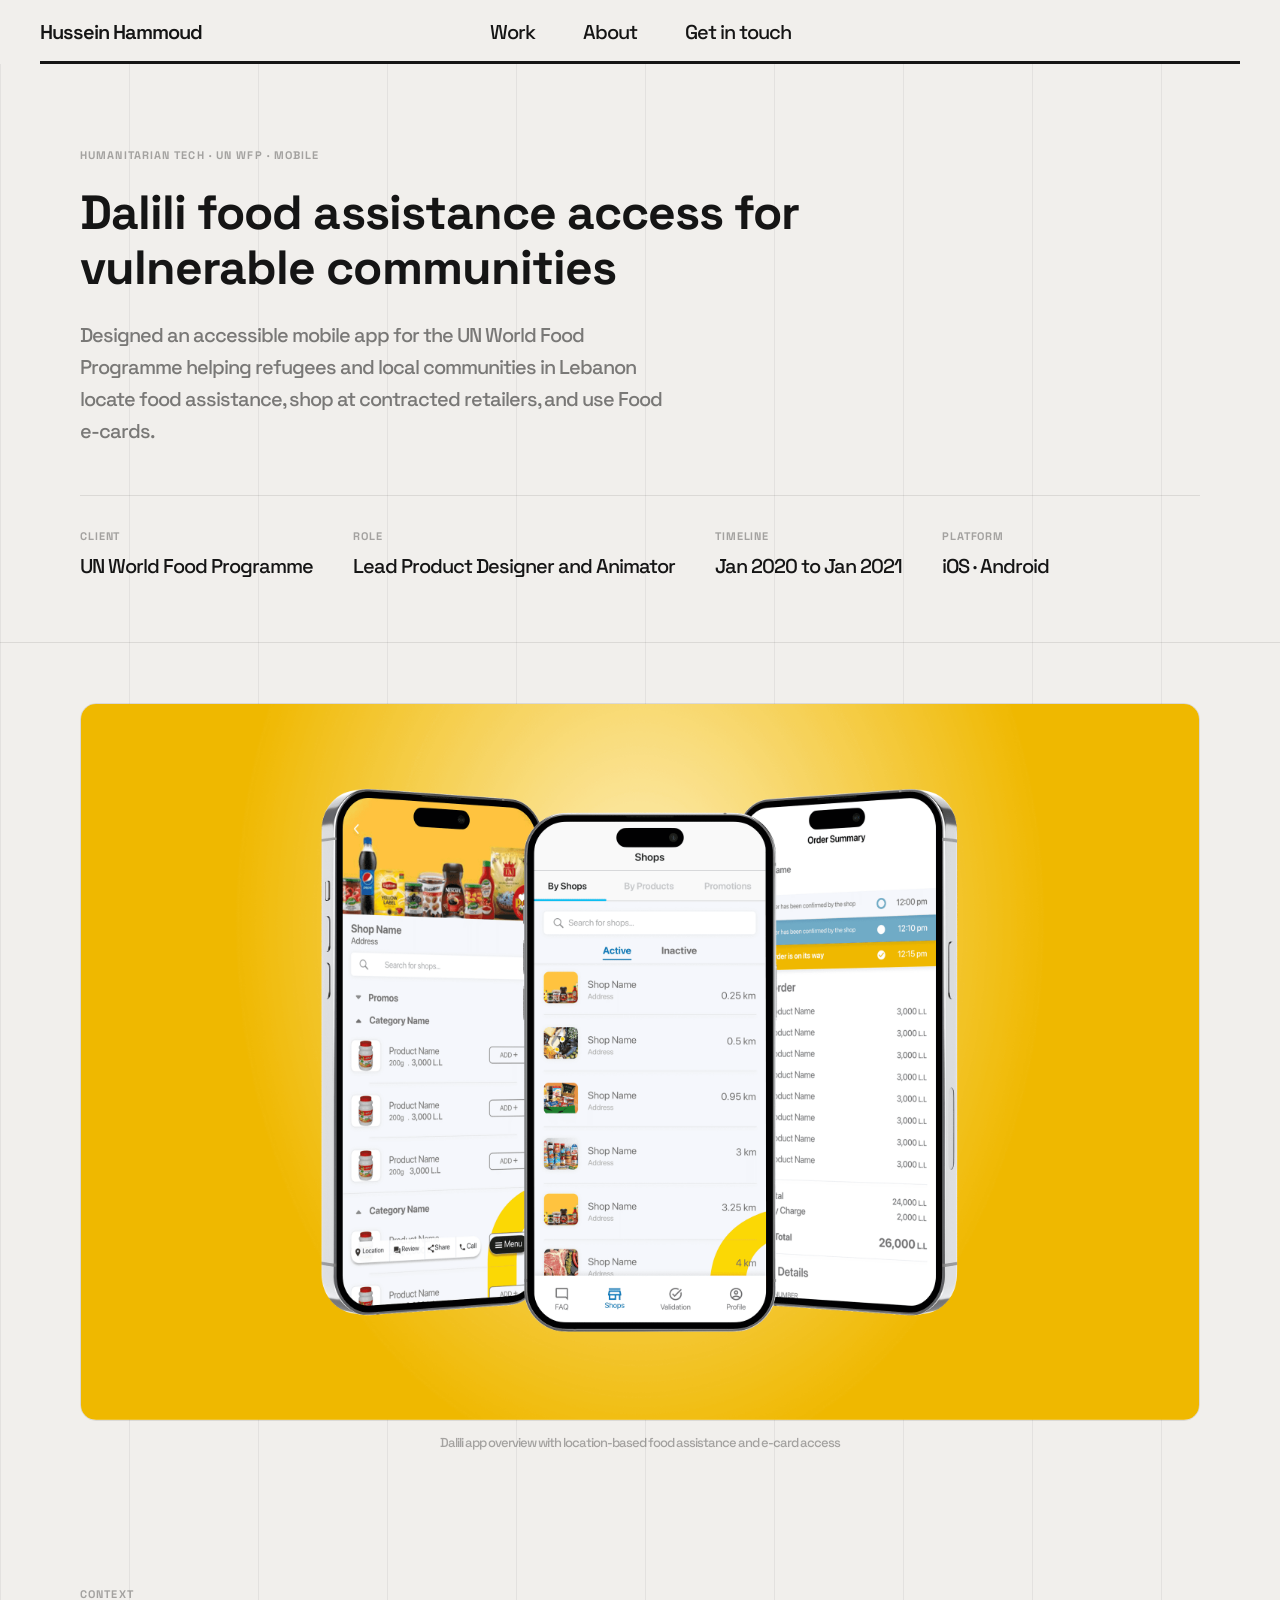
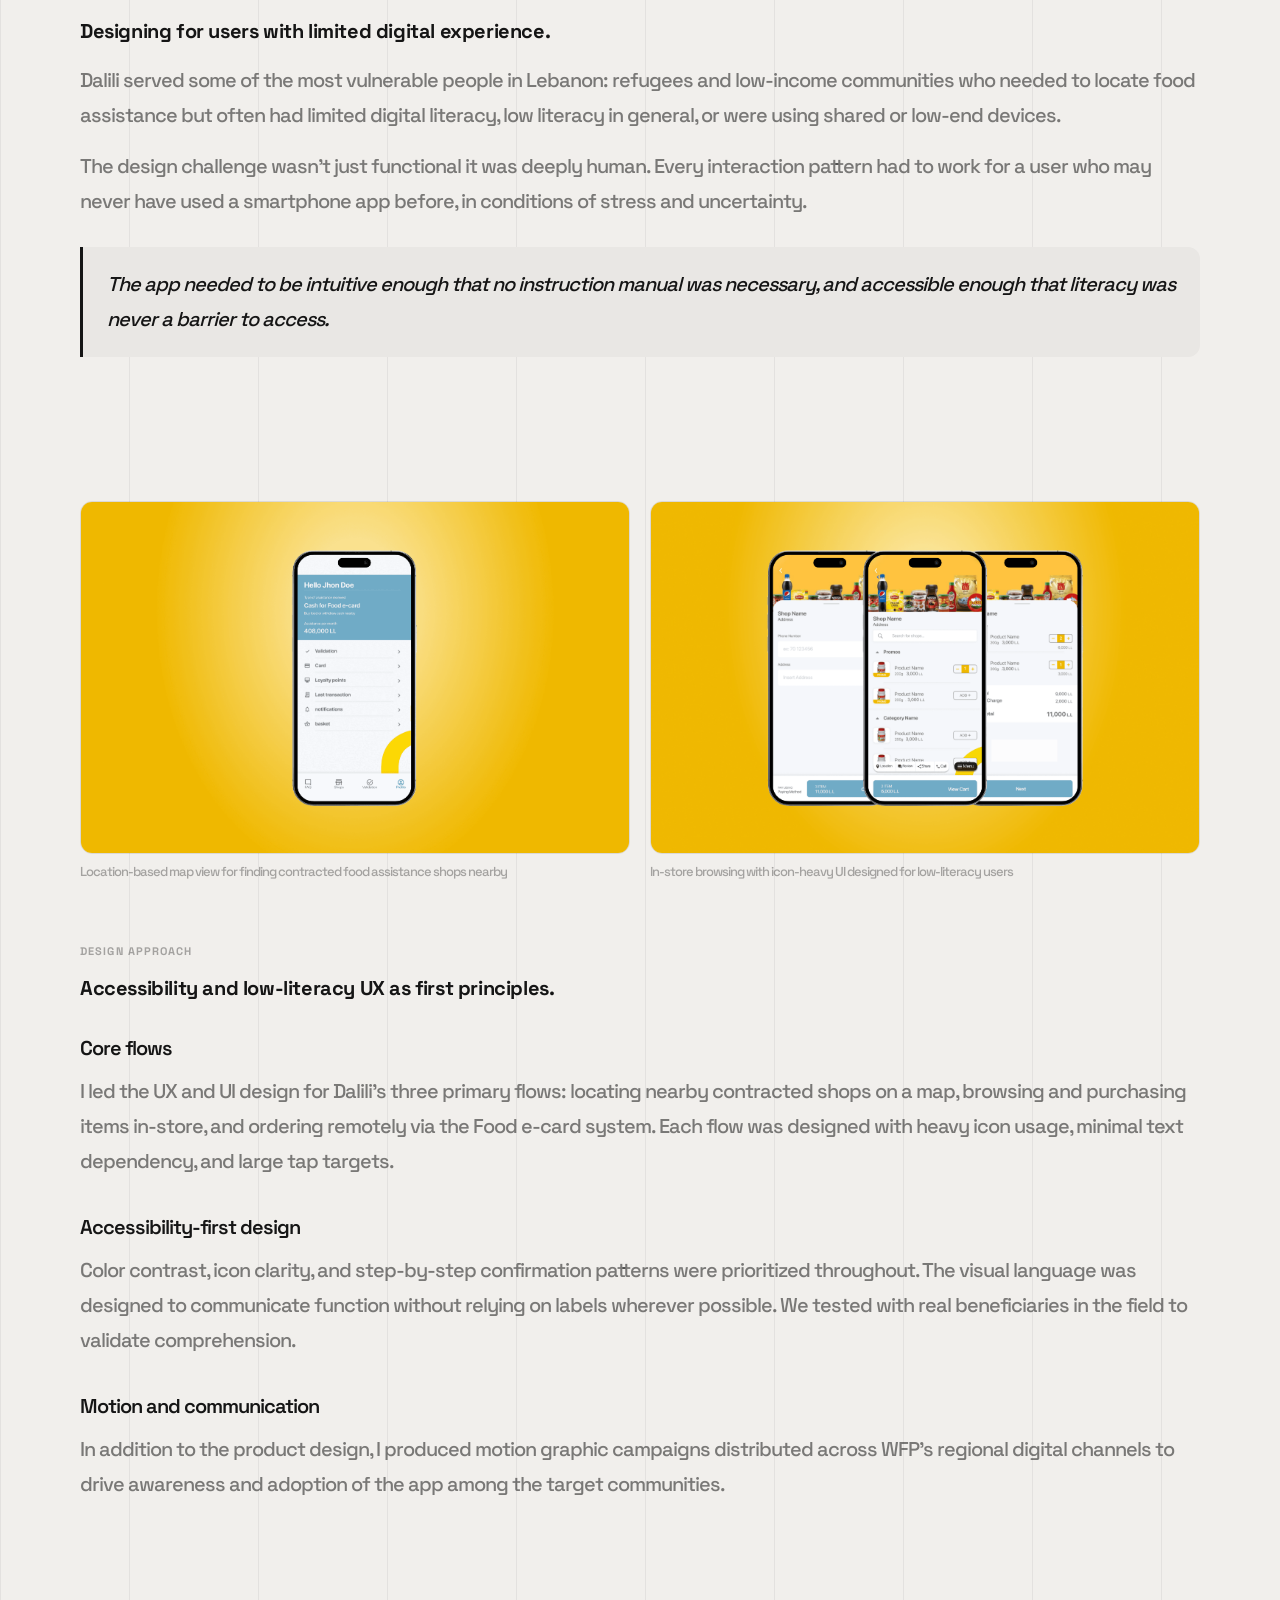
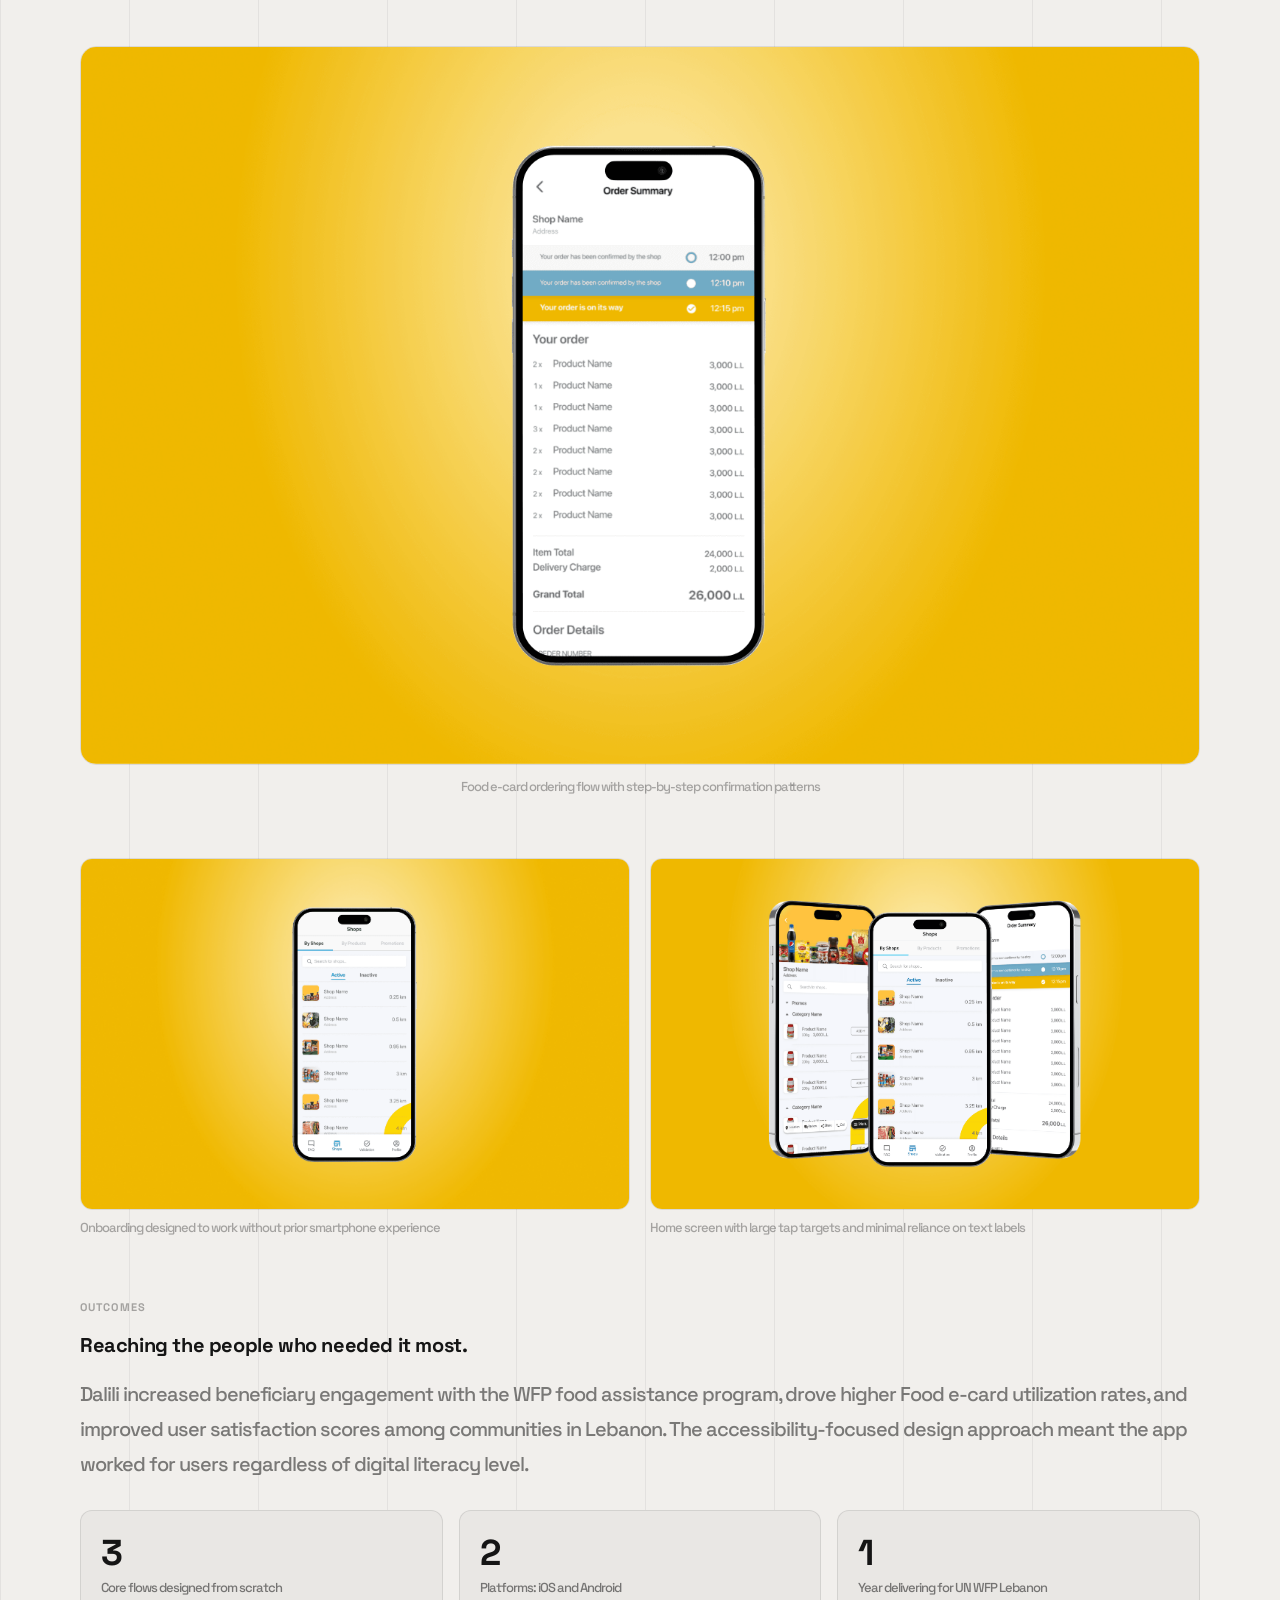
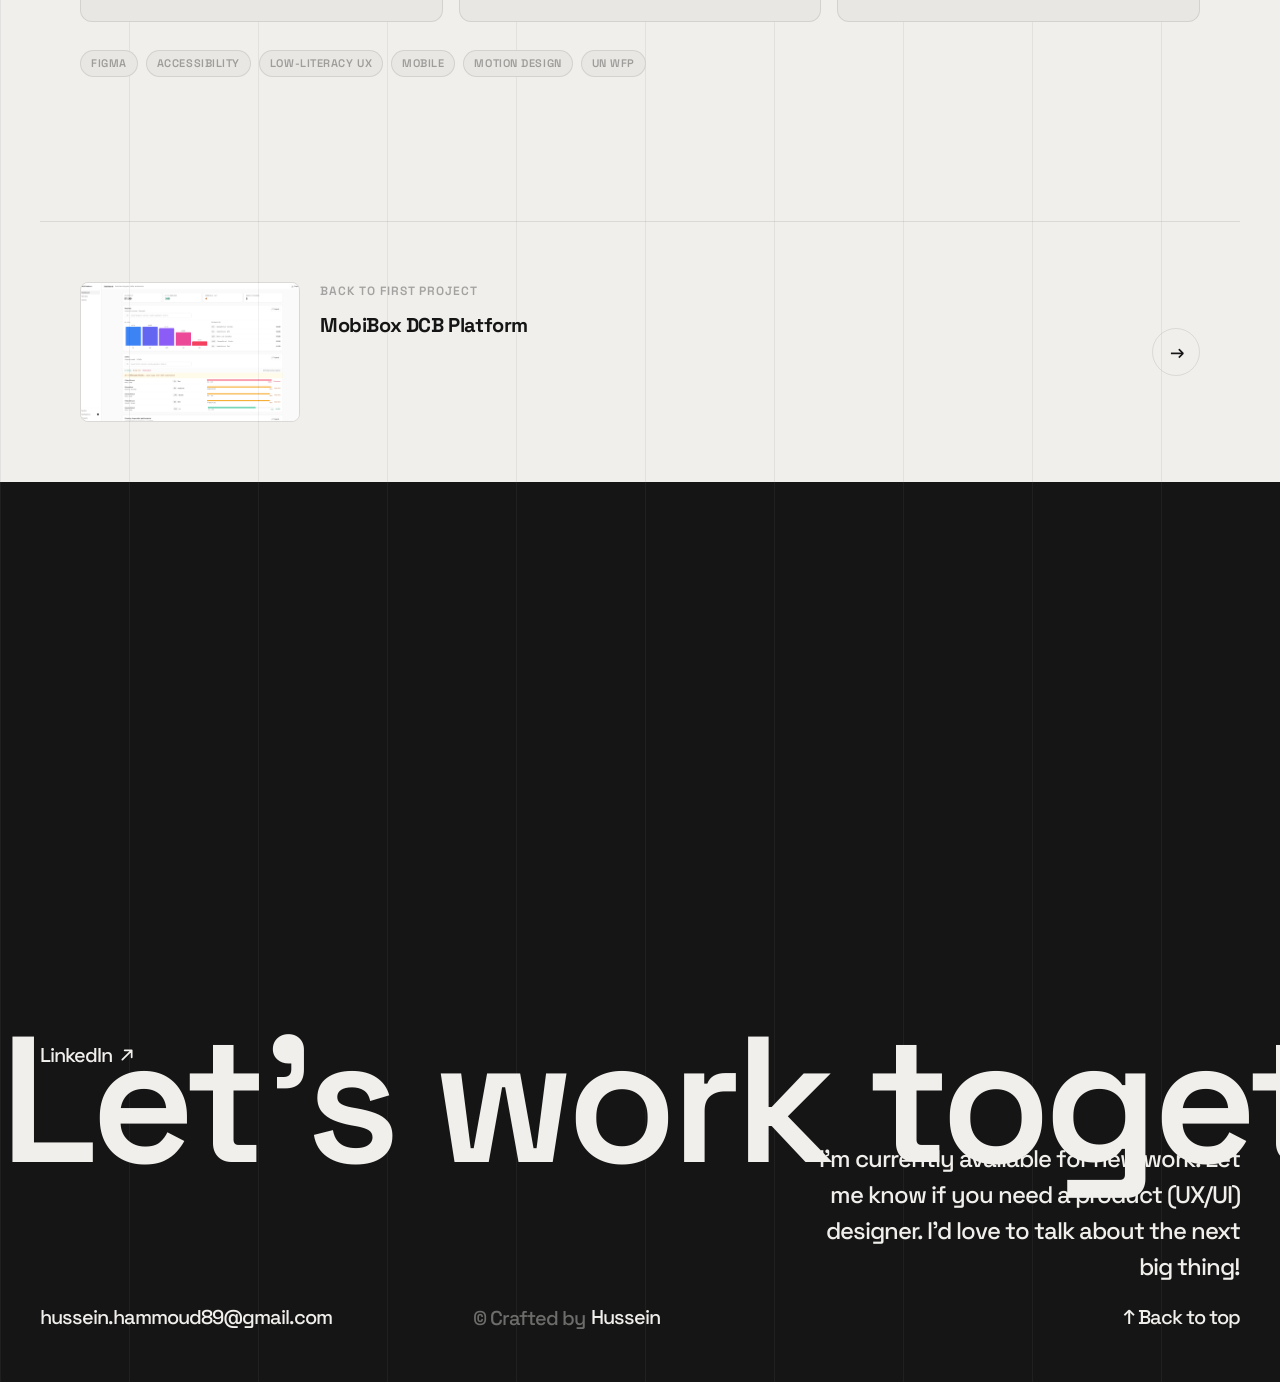
==== dalili.html @ 61ccc064 "Move footer paragraph above back-to-top on desktop right column Co-Authored-By: Claude Sonnet 4.6 <n" ====
<!DOCTYPE html>
<html lang="en">
<head>
  <meta charset="UTF-8" />
  <meta name="viewport" content="width=device-width, initial-scale=1.0" />
  <title>Dalili Hussein Hammoud</title>
  <meta name="description" content="Designing an accessible mobile app for the UN WFP to help refugees and vulnerable communities access food assistance." />
  <link href="https://fonts.googleapis.com/css2?family=Inter:wght@400;500;600;700&family=Space+Grotesk:wght@600&display=swap" rel="stylesheet" />
  <link rel="stylesheet" href="css/styles.css" />
</head>
<body>

  <nav class="nav">
    <a href="index.html" class="nav-logo">Hussein Hammoud</a>
    <ul class="nav-links">
      <li><a href="index.html#work">Work</a></li>
      <li><a href="index.html#about">About</a></li>
      <li><a href="mailto:hussein.hammoud89@gmail.com" class="nav-cta">Get in touch</a></li>
    </ul>
    <button class="nav-toggle" aria-label="Toggle menu"><span></span><span></span><span></span></button>
  </nav>

  <div class="page-wrap">
  <div class="page-lines"><span></span><span></span><span></span><span></span><span></span><span></span><span></span><span></span><span></span><span></span><span></span></div>

    <!-- HERO -->
    <div class="cs-hero">
      <div class="cs-hero-inner">
        <span class="cs-tag">Humanitarian Tech · UN WFP · Mobile</span>
        <h1>Dalili food assistance access for vulnerable communities</h1>
        <p class="cs-hero-sub">Designed an accessible mobile app for the UN World Food Programme helping refugees and local communities in Lebanon locate food assistance, shop at contracted retailers, and use Food e-cards.</p>
        <div class="cs-meta">
          <div class="cs-meta-item">
            <div class="cs-meta-label">Client</div>
            <div class="cs-meta-value">UN World Food Programme</div>
          </div>
          <div class="cs-meta-item">
            <div class="cs-meta-label">Role</div>
            <div class="cs-meta-value">Lead Product Designer and Animator</div>
          </div>
          <div class="cs-meta-item">
            <div class="cs-meta-label">Timeline</div>
            <div class="cs-meta-value">Jan 2020 to Jan 2021</div>
          </div>
          <div class="cs-meta-item">
            <div class="cs-meta-label">Platform</div>
            <div class="cs-meta-value">iOS · Android</div>
          </div>
        </div>
      </div>
    </div>

    <!-- HERO IMAGE -->
    <div class="cs-img-full" style="padding-top: 60px;">
      <img src="images/dalili/dalili-5.png" alt="Dalili app overview" data-lightbox />
      <p class="cs-img-caption">Dalili app overview with location-based food assistance and e-card access</p>
    </div>

    <!-- CONTEXT -->
    <div class="cs-body">
      <div class="cs-section">
        <div class="cs-section-label">Context</div>
        <h2>Designing for users with limited digital experience.</h2>
        <p>Dalili served some of the most vulnerable people in Lebanon: refugees and low-income communities who needed to locate food assistance but often had limited digital literacy, low literacy in general, or were using shared or low-end devices.</p>
        <p>The design challenge wasn't just functional it was deeply human. Every interaction pattern had to work for a user who may never have used a smartphone app before, in conditions of stress and uncertainty.</p>
        <div class="cs-callout">
          <p>The app needed to be intuitive enough that no instruction manual was necessary, and accessible enough that literacy was never a barrier to access.</p>
        </div>
      </div>
    </div>

    <!-- SCREENS GRID 1 -->
    <div class="cs-img-grid" style="align-items: start;">
      <div class="cs-img-grid-item">
        <img src="images/dalili/dalili-1.png" alt="Dalili map view" data-lightbox style="aspect-ratio: 2974/1906; object-fit: cover; object-position: top;" />
        <p class="cs-img-caption">Location-based map view for finding contracted food assistance shops nearby</p>
      </div>
      <div class="cs-img-grid-item">
        <img src="images/dalili/dalili-2.png" alt="Dalili shop browsing" data-lightbox style="aspect-ratio: 2974/1906; object-fit: cover; object-position: top;" />
        <p class="cs-img-caption">In-store browsing with icon-heavy UI designed for low-literacy users</p>
      </div>
    </div>

    <!-- DESIGN APPROACH -->
    <div class="cs-body" style="padding-top: 0;">
      <div class="cs-section">
        <div class="cs-section-label">Design Approach</div>
        <h2>Accessibility and low-literacy UX as first principles.</h2>

        <h3>Core flows</h3>
        <p>I led the UX and UI design for Dalili's three primary flows: locating nearby contracted shops on a map, browsing and purchasing items in-store, and ordering remotely via the Food e-card system. Each flow was designed with heavy icon usage, minimal text dependency, and large tap targets.</p>

        <h3>Accessibility-first design</h3>
        <p>Color contrast, icon clarity, and step-by-step confirmation patterns were prioritized throughout. The visual language was designed to communicate function without relying on labels wherever possible. We tested with real beneficiaries in the field to validate comprehension.</p>

        <h3>Motion and communication</h3>
        <p>In addition to the product design, I produced motion graphic campaigns distributed across WFP's regional digital channels to drive awareness and adoption of the app among the target communities.</p>
      </div>
    </div>

    <!-- FULL WIDTH -->
    <div class="cs-img-full">
      <img src="images/dalili/dalili-3.png" alt="Dalili food e-card flow" data-lightbox />
      <p class="cs-img-caption">Food e-card ordering flow with step-by-step confirmation patterns</p>
    </div>

    <!-- SCREENS GRID 2 -->
    <div class="cs-img-grid" style="align-items: start;">
      <div class="cs-img-grid-item">
        <img src="images/dalili/dalili-4.png" alt="Dalili onboarding" data-lightbox style="aspect-ratio: 2974/1906; object-fit: cover; object-position: top;" />
        <p class="cs-img-caption">Onboarding designed to work without prior smartphone experience</p>
      </div>
      <div class="cs-img-grid-item">
        <img src="images/dalili/dalili-5.png" alt="Dalili home screen" data-lightbox style="aspect-ratio: 2974/1906; object-fit: cover; object-position: top;" />
        <p class="cs-img-caption">Home screen with large tap targets and minimal reliance on text labels</p>
      </div>
    </div>

    <!-- OUTCOMES -->
    <div class="cs-body" style="padding-top: 0;">
      <div class="cs-section">
        <div class="cs-section-label">Outcomes</div>
        <h2>Reaching the people who needed it most.</h2>
        <p>Dalili increased beneficiary engagement with the WFP food assistance program, drove higher Food e-card utilization rates, and improved user satisfaction scores among communities in Lebanon. The accessibility-focused design approach meant the app worked for users regardless of digital literacy level.</p>

        <div class="cs-stats">
          <div class="cs-stat">
            <div class="cs-stat-value">3</div>
            <div class="cs-stat-label">Core flows designed from scratch</div>
          </div>
          <div class="cs-stat">
            <div class="cs-stat-value">2</div>
            <div class="cs-stat-label">Platforms: iOS and Android</div>
          </div>
          <div class="cs-stat">
            <div class="cs-stat-value">1</div>
            <div class="cs-stat-label">Year delivering for UN WFP Lebanon</div>
          </div>
        </div>

        <div class="cs-tags">
          <span class="tag">Figma</span>
          <span class="tag">Accessibility</span>
          <span class="tag">Low-literacy UX</span>
          <span class="tag">Mobile</span>
          <span class="tag">Motion Design</span>
          <span class="tag">UN WFP</span>
        </div>
      </div>
    </div>

    <a href="mobibox.html" class="cs-next">
      <div class="cs-next-left">
        <div class="cs-next-thumb">
          <img src="images/mobibox/dashboard.png" alt="MobiBox" />
        </div>
        <div>
          <div class="cs-next-label">Back to first project</div>
          <h3>MobiBox DCB Platform</h3>
        </div>
      </div>
      <div class="cs-next-arrow">→</div>
    </a>

  </div>

  <!-- FOOTER -->
  <footer class="site-footer" id="contact">
    <div class="footer-lines">
      <span></span><span></span><span></span><span></span><span></span>
      <span></span><span></span><span></span><span></span><span></span><span></span>
    </div>
    <div class="footer-marquee">
      <div class="footer-marquee-track">
        <span>Let's work together </span>
        <span>Let's work together </span>
        <span>Let's work together </span>
        <span>Let's work together </span>
      </div>
    </div>
    <div class="footer-body">
      <div class="footer-top">
        <a href="https://linkedin.com/in/hussein-hammoud-2148b686/" target="_blank" class="footer-linkedin">LinkedIn <span class="footer-linkedin-arrow"><svg viewBox="0 0 12 12" fill="none" xmlns="http://www.w3.org/2000/svg"><path d="M2 10L10 2M10 2H4M10 2V8" stroke="currentColor" stroke-width="1.5" stroke-linecap="round" stroke-linejoin="round"/></svg></span></a>
      </div>
      <div class="footer-bottom">
        <a href="https://linkedin.com/in/hussein-hammoud-2148b686/" target="_blank" class="footer-linkedin footer-linkedin-mobile">LinkedIn <span class="footer-linkedin-arrow"><svg viewBox="0 0 12 12" fill="none" xmlns="http://www.w3.org/2000/svg"><path d="M2 10L10 2M10 2H4M10 2V8" stroke="currentColor" stroke-width="1.5" stroke-linecap="round" stroke-linejoin="round"/></svg></span></a>
        <a href="mailto:hussein.hammoud89@gmail.com" class="footer-email">hussein.hammoud89@gmail.com</a>
        <div class="footer-copy-row"><span>© Crafted by</span><a href="index.html">Hussein</a></div>
        <div class="footer-bottom-right">
          <div class="footer-info"><p>I'm currently available for new work. Let me know if you need a product (UX/UI) designer. I'd love to talk about the next big thing!</p></div>
          <a href="#" class="footer-back-top">↑ Back to top</a>
        </div>
      </div>
    </div>
  </footer>

  <div class="lightbox" id="lightbox">
    <img id="lightbox-img" src="" alt="" />
  </div>
  <script src="js/main.js"></script>
</body>
</html>
---- css/styles.css ----
/* ── KEYFRAMES ── */
@keyframes spin-slow {
  from { transform: rotate(0deg); }
  to   { transform: rotate(360deg); }
}

/* spring entrance: fast rise, slight overshoot, smooth settle */
@keyframes hero-spring-3d {
  0%   { opacity: 0;   transform: perspective(1200px) translateY(40px); }
  55%  { opacity: 1;   transform: perspective(1200px) translateY(-5px); }
  75%  { transform: perspective(1200px) translateY(2px); }
  88%  { transform: perspective(1200px) translateY(-1px); }
  100% { opacity: 1;   transform: perspective(1200px) translateY(0px); }
}

@keyframes hero-spring {
  0%   { opacity: 0;   transform: translateY(40px); }
  55%  { opacity: 1;   transform: translateY(-5px); }
  75%  { transform: translateY(2px); }
  88%  { transform: translateY(-1px); }
  100% { opacity: 1;   transform: translateY(0px); }
}

@keyframes reveal-up {
  0%   { opacity: 0; transform: translateY(50px); }
  100% { opacity: 1; transform: translateY(0px); }
}

.reveal {
  opacity: 0;
}

.reveal.is-visible {
  animation: reveal-up 1.2s cubic-bezier(0.16, 1, 0.3, 1) both;
}

/* ── RESET ── */
*, *::before, *::after { box-sizing: border-box; margin: 0; padding: 0; }
img { display: block; max-width: 100%; }
a { text-decoration: none; color: inherit; }
html, body { overflow-x: hidden; }

/* ── TOKENS ── */
:root {
  --bg:             #f1efec;
  --bg-card:        #e9e7e4;
  --dark:           #151515;
  --border:         rgba(21,21,21,0.10);
  --border-light:   rgba(21,21,21,0.06);
  --text-primary:   #151515;
  --text-secondary: rgba(21,21,21,0.55);
  --text-muted:     rgba(21,21,21,0.35);
  --radius-sm:      8px;
  --radius-md:      12px;
  --radius-lg:      16px;
  --font:           'Space Grotesk', 'Inter', system-ui, -apple-system, sans-serif;
  --max-w:          1340px;
  --nav-h:          64px;
}

/* ── BASE ── */
html { scroll-behavior: smooth; }

body {
  font-family: 'Space Grotesk', sans-serif;
  background: var(--bg);
  color: var(--text-primary);
  font-size: 20px;
  font-weight: 500;
  letter-spacing: -1px;
  line-height: 1.6;
  -webkit-font-smoothing: antialiased;
  cursor: none;
}

/* ── GRID LINES ── */
body::before {
  content: '';
  position: fixed;
  inset: 0;
  pointer-events: none;
  z-index: 0;
  background-image:
    repeating-linear-gradient(
      to right,
      rgba(21,21,21,0.06) 0px,
      rgba(21,21,21,0.06) 1px,
      transparent 1px,
      transparent calc(100% / 5)
    );
  background-size: 100% 100%;
}

.page-wrap {
  position: relative;
  z-index: 1;
  background: var(--bg);
}

.nav { z-index: 100; }

/* ── PAGE LINES ── */
.page-lines {
  position: absolute;
  inset: 0;
  display: flex;
  gap: calc(100% / 10);
  pointer-events: none;
  z-index: 0;
}

.page-lines span {
  display: block;
  width: 1px;
  height: 100%;
  background: rgba(21,21,21,0.06);
  flex-shrink: 0;
}

/* ── CUSTOM CURSOR ── */
a, button, [role="button"], label, select, input[type="submit"], input[type="button"] {
  cursor: none;
}

.cursor {
  position: fixed;
  top: 0; left: 0;
  width: 18px; height: 18px;
  border-radius: 50%;
  background: #f1efec;
  pointer-events: none;
  z-index: 9999;
  margin: -9px 0 0 -9px;
  transition: scale 0.15s ease, opacity 0.2s ease;
  mix-blend-mode: difference;
}

.cursor--light { background: #f1efec; }
.cursor--hidden { opacity: 0; }

.cursor-explore {
  position: fixed;
  top: 0; left: 0;
  width: 140px; height: 140px;
  border-radius: 50%;
  background: rgba(21,21,21,0.25);
  backdrop-filter: blur(2px);
  -webkit-backdrop-filter: blur(2px);
  pointer-events: none;
  z-index: 9998;
  margin: -70px 0 0 -70px;
  display: flex;
  align-items: center;
  justify-content: center;
  font-family: var(--font);
  font-size: 16px;
  font-weight: 700;
  color: #f1efec;
  letter-spacing: 0.02em;
  opacity: 0;
  transition: opacity 0.2s ease;
}
.cursor-explore--visible { opacity: 1; }

/* ── NAV ── */
.nav {
  position: fixed;
  top: 0; left: 0; right: 0;
  height: var(--nav-h);
  background: var(--bg);
  z-index: 100;
  display: grid;
  grid-template-columns: 1fr auto 1fr;
  align-items: center;
  padding: 0 40px;
  transition: transform 0.3s ease;
  position: fixed;
}

.nav::after {
  content: '';
  position: absolute;
  bottom: 0;
  left: 40px;
  right: 40px;
  height: 3px;
  background: var(--dark);
}

.nav--hidden { transform: translateY(-100%); }

.nav-logo {
  font-family: 'Space Grotesk', sans-serif;
  font-size: 20px;
  font-weight: 600;
  letter-spacing: -1px;
  color: var(--text-primary);
}

.nav-links {
  display: flex;
  align-items: center;
  gap: 48px;
  list-style: none;
}

.nav-links a {
  font-family: 'Space Grotesk', sans-serif;
  font-size: 20px;
  font-weight: 500;
  letter-spacing: -1px;
  color: var(--text-primary);
  position: relative;
  padding-bottom: 2px;
}

.nav-links a::after {
  content: '';
  position: absolute;
  bottom: 0;
  left: 0;
  width: 100%;
  height: 2px;
  background: var(--dark);
  transform-origin: right;
  transform: scaleX(0);
  transition: transform 0.3s ease;
}

.nav-links a:hover::after {
  transform-origin: left;
  transform: scaleX(1);
}


.nav-meta {
  font-family: 'Space Grotesk', sans-serif;
  font-size: 20px;
  font-weight: 500;
  letter-spacing: -1px;
  color: var(--text-primary);
  text-align: right;
}

.nav-dot { margin: 0 3px; }

/* ── LAYOUT ── */
.page-wrap {
  padding-top: var(--nav-h);
}

/* ── HERO ── */
.hero {
  background: var(--bg);
  min-height: 80vh;
  display: flex;
  align-items: center;
  justify-content: center;
  overflow: visible;
  padding: 40px 0;
}

.hero-inner {
  width: 92%;
  display: flex;
  flex-direction: column;
  gap: 24px;
}

/* Row 1: star + "I'm Hussein" — centered */
.hero-row1 {
  display: flex;
  justify-content: center;
  align-items: center;
  animation: hero-spring-3d 1s ease both 0.2s;
}

.hero-row1-content {
  display: flex;
  align-items: center;
  gap: 20px;
}

.hero-star {
  width: 160px;
  height: 160px;
  display: flex;
  align-items: center;
  justify-content: center;
  flex-shrink: 0;
  font-size: 150px;
  line-height: 1;
  color: var(--text-primary);
  font-weight: 700;
}

/* Row 2: bio + "A designer" side by side, centered as a unit */
.hero-row2 {
  display: flex;
  align-items: center;
  justify-content: center;
  animation: hero-spring 1s ease both 0.4s;
}

.hero-bio {
  width: 26%;
  flex-shrink: 0;
  font-family: 'Space Grotesk', sans-serif;
  font-size: 28px;
  font-weight: 600;
  letter-spacing: -1px;
  line-height: 1.6;
  color: var(--text-primary);
  padding-right: 24px;
}

/* Row 3: "lives by design" — centered */
.hero-row3 {
  display: flex;
  justify-content: center;
  overflow: visible;
  animation: hero-spring-3d 1s ease both 0.6s;
}

/* Typography */
.hero-line1,
.hero-line2,
.hero-line3 {
  font-family: 'Space Grotesk', sans-serif;
  font-size: 160px;
  line-height: 1;
  margin: 0;
  white-space: nowrap;
  color: var(--text-primary);
}

.hero-line1 {
  font-weight: 300;
  letter-spacing: -9px;
}

.hero-line2 {
  font-weight: 700;
  letter-spacing: -8px;
}

.hero-line3 {
  font-weight: 300;
  letter-spacing: -9px;
}

/* ── SECTION ── */
.section {
  padding: 0;
}

.section--lined {
  border-top: 1px solid var(--border);
}

.section-header-bar {
  display: flex;
  align-items: center;
  justify-content: space-between;
  padding: 20px 40px;
  border-bottom: 1px solid var(--border);
}

.section-label {
  font-size: 13px;
  font-weight: 400;
  color: var(--text-muted);
  letter-spacing: 0;
  text-transform: none;
  margin-bottom: 0;
}

.section-scroll {
  font-size: 13px;
  color: var(--text-muted);
  transition: color 0.15s;
}

.section-intro {
  font-size: 16px;
  color: var(--text-secondary);
  max-width: 480px;
  line-height: 1.65;
  margin-bottom: 48px;
  font-weight: 400;
}

/* ── TYPE SCALE (Framer exact) ── */
/* body default: 28px / 500 / -1px — set on body */
/* section labels / scroll hints: 20px / 500 / -0.6px */
/* project name: 44px / 500 / -2px */
/* project desc: 22px / 500 / -0.6px */
/* service title: 24px / 500 / -0.8px */
/* service desc: 22px / 500 / -0.6px */

/* ── FEATURED WORK ── */
.fw-section {}

.fw-header {
  display: flex;
  align-items: center;
  justify-content: space-between;
  padding: 20px 40px 20px;
  position: relative;
}

.fw-header::after,
.about-header::after,
.services-header::after {
  content: '';
  position: absolute;
  bottom: 0;
  left: 40px;
  right: 40px;
  height: 3px;
  background: var(--dark);
}

.fw-label, .fw-scroll {
  font-size: 20px;
  font-weight: 500;
  letter-spacing: -1px;
  line-height: 1.5;
  color: var(--text-primary);
}

.fw-list {
  display: flex;
  flex-direction: column;
  width: 92%;
  margin: 0 auto;
  padding: 64px 0;
  gap: 100px;
}

.fw-item {
  display: flex;
  flex-direction: row;
  align-items: flex-start;
  justify-content: space-between;
}

.fw-item-img {
  cursor: none;
}

.fw-item-details {
  width: 30%;
  display: flex;
  flex-direction: column;
  justify-content: space-between;
  padding: 16px 48px 0 0;
  flex-shrink: 0;
}

.fw-item-name {
  font-size: 44px;
  font-weight: 500;
  letter-spacing: -2px;
  line-height: 1.4;
  color: var(--text-primary);
}

.fw-item-bottom {
  display: flex;
  flex-direction: column;
  gap: 24px;
}

.fw-item-desc {
  font-size: 20px;
  font-weight: 500;
  letter-spacing: -0.6px;
  line-height: 1.5;
  color: var(--text-primary);
}

.fw-item-tag {
  display: inline-flex;
  align-items: center;
  background: rgba(21,21,21,0.08);
  border-radius: 4px;
  padding: 10px 16px;
  font-size: 18px;
  font-weight: 500;
  letter-spacing: -0.4px;
  color: var(--text-primary);
  width: fit-content;
}

.fw-item-img {
  width: 70%;
  aspect-ratio: 3840 / 2320;
  flex-shrink: 0;
  border-radius: 12px;
  overflow: hidden;
  display: flex;
  align-items: center;
  justify-content: center;
}

.fw-item-img img {
  width: 100%;
  height: auto;
  display: block;
  transition: transform 0.5s ease;
}

.fw-item:hover .fw-item-img img { transform: none; }

/* ── ABOUT ── */
.about-section { border-top: none; }

.about-header {
  padding: 20px 40px;
  position: relative;
}

.about-label {
  font-size: 20px;
  font-weight: 500;
  letter-spacing: -1px;
  color: var(--text-primary);
}

.about-grid {
  display: grid;
  grid-template-columns: 1fr 1fr;
  width: 92%;
  margin: 0 auto;
}

.about-bio {
  padding: 80px 40px;
  display: flex;
  flex-direction: column;
  justify-content: center;
  gap: 32px;
}

.about-bio p {
  font-size: 28px;
  font-weight: 600;
  letter-spacing: -1px;
  line-height: 1.6;
  color: var(--text-primary);
}

.about-resume-btn {
  display: inline-flex;
  align-items: center;
  gap: 8px;
  font-size: 20px;
  font-weight: 500;
  color: var(--text-primary);
  position: relative;
  padding-bottom: 2px;
  width: fit-content;
}

.about-resume-btn::after {
  content: '';
  position: absolute;
  bottom: 0;
  left: 0;
  width: 100%;
  height: 2px;
  background: var(--dark);
  transform-origin: right;
  transform: scaleX(0);
  transition: transform 0.3s ease;
}

.about-resume-btn:hover::after {
  transform-origin: left;
  transform: scaleX(1);
}

.about-photo {
  display: flex;
  align-items: center;
  justify-content: flex-end;
  padding: 40px 0;
  background: none;
}

.about-photo img {
  width: 75%;
  height: auto;
  object-fit: cover;
  object-position: center 20%;
  border-radius: 16px;
  display: block;
  filter: grayscale(100%);
}

/* ── SERVICES ── */
.services-section { border-top: none; }

.services-header {
  padding: 20px 40px;
  position: relative;
}

.services-label {
  font-size: 20px;
  font-weight: 500;
  letter-spacing: -1px;
  color: var(--text-primary);
}

.services-layout {
  display: grid;
  grid-template-columns: 1fr 2fr;
  padding: 60px 40px;
  gap: 60px;
  align-items: start;
}

.services-left {}

.services-intro {
  font-size: 20px;
  font-weight: 500;
  letter-spacing: -1px;
  line-height: 1.6;
  color: var(--text-primary);
}

.services-right {
  display: grid;
  grid-template-columns: 1fr 1fr;
  gap: 1px;
  background: var(--border);
  border: 1px solid var(--border);
  overflow: hidden;
}

.service-item {
  background: var(--bg);
  padding: 36px 32px;
}

.service-icon {
  color: var(--text-primary);
  margin-bottom: 24px;
}

.service-icon i,
.service-icon svg {
  width: 40px;
  height: 40px;
  display: block;
}

.service-item h4 {
  font-size: 20px;
  font-weight: 500;
  letter-spacing: -0.8px;
  line-height: 1.4;
  color: var(--text-primary);
  margin-bottom: 12px;
}

.service-item p {
  font-size: 20px;
  font-weight: 500;
  letter-spacing: -0.6px;
  line-height: 1.5;
  color: var(--text-primary);
}

/* ── BUTTONS ── */
.btn {
  display: inline-flex;
  align-items: center;
  gap: 8px;
  padding: 10px 20px;
  border-radius: 999px;
  font-size: 14px;
  font-weight: 600;
  cursor: pointer;
  transition: all 0.15s;
  border: none;
}

.btn-primary {
  background: var(--dark);
  color: #f1efec;
}

.btn-secondary {
  background: transparent;
  color: var(--text-secondary);
  border: 1px solid var(--border);
}

/* ── TAG ── */
.tag {
  font-size: 11px;
  font-weight: 600;
  letter-spacing: 0.05em;
  text-transform: uppercase;
  color: var(--text-muted);
  background: var(--bg-card);
  border: 1px solid var(--border);
  padding: 4px 10px;
  border-radius: 999px;
  position: relative;
  z-index: 1;
}

/* ── FOOTER ── */
.site-footer {
  background: #151515;
  overflow: clip;
  position: relative;
  z-index: 0;
  min-height: 100vh;
  display: flex;
  flex-direction: column;
  justify-content: center;
}

.footer-lines {
  position: absolute;
  inset: 0;
  display: flex;
  gap: calc(100% / 10);
  opacity: 0.05;
  pointer-events: none;
}

.footer-lines span {
  display: block;
  width: 1px;
  height: 100%;
  background: #f1efec;
  flex-shrink: 0;
}

.footer-marquee {
  overflow: hidden;
  padding: 48px 0 32px;
  position: relative;
}

.footer-marquee-track {
  display: flex;
  width: max-content;
  animation: marquee 18s linear infinite;
}

.footer-marquee-track span {
  font-family: 'Space Grotesk', 'Inter', sans-serif;
  font-size: clamp(80px, 14vw, 220px);
  font-weight: 600;
  letter-spacing: -0.035em;
  color: #f1efec;
  white-space: nowrap;
  padding-right: 60px;
  line-height: 1;
}

@keyframes marquee {
  from { transform: translateX(0); }
  to   { transform: translateX(-50%); }
}

.footer-body {
  padding: 0 40px 48px;
  position: absolute;
  bottom: 0;
  left: 0;
  right: 0;
}

.footer-top {
  display: flex;
  align-items: flex-end;
  justify-content: space-between;
  padding-bottom: 40px;
  gap: 40px;
}

.footer-info { max-width: 440px; text-align: right; }

.footer-info p {
  font-size: 24px;
  font-weight: 500;
  color: #f1efec;
  line-height: 1.5;
}

.footer-linkedin {
  display: inline-flex;
  align-items: center;
  gap: 8px;
  font-size: 20px;
  font-weight: 500;
  color: #f1efec;
  position: relative;
  padding-bottom: 2px;
  white-space: nowrap;
}

.footer-linkedin-arrow {
  display: inline-flex;
  align-items: center;
}

.footer-linkedin-arrow svg {
  width: 14px;
  height: 14px;
}

.btn-arrow {
  width: 12px;
  height: 12px;
  flex-shrink: 0;
}

.footer-bottom {
  display: flex;
  align-items: flex-end;
  justify-content: space-between;
  padding-top: 28px;
  gap: 16px;
}

.footer-bottom-right {
  display: flex;
  flex-direction: column;
  align-items: flex-end;
  gap: 16px;
}

.footer-email {
  font-size: 20px;
  font-weight: 500;
  color: #f1efec;
  position: relative;
  padding-bottom: 1px;
}

.footer-copy-row {
  display: flex;
  align-items: center;
  gap: 6px;
  font-size: 20px;
  font-weight: 500;
  color: rgba(241,239,236,0.4);
}

.footer-copy-row a {
  color: #f1efec;
  position: relative;
  padding-bottom: 1px;
}

.footer-back-top {
  font-size: 20px;
  font-weight: 500;
  color: #f1efec;
  position: relative;
  padding-bottom: 1px;
}

.footer-linkedin-mobile { display: none; }

/* Footer link underlines: static faint line, animates bright left-to-right on hover */
.footer-linkedin::after,
.footer-linkedin-mobile::after,
.footer-email::after,
.footer-copy-row a::after,
.footer-back-top::after {
  content: '';
  position: absolute;
  bottom: 0;
  left: 0;
  width: 100%;
  height: 2px;
  background: #f1efec;
  transform-origin: right;
  transform: scaleX(0);
  transition: transform 0.3s ease;
}

.footer-linkedin:hover::after,
.footer-linkedin-mobile:hover::after,
.footer-email:hover::after,
.footer-copy-row a:hover::after,
.footer-back-top:hover::after {
  transform-origin: left;
  transform: scaleX(1);
}

/* ── CASE STUDY ── */
.cs-hero {
  padding: 72px 0 0;
  border-bottom: 1px solid var(--border);
}

.cs-hero-inner {
  max-width: 1200px;
  margin: 0 auto;
  padding: 0 40px 60px;
}

.cs-tag {
  display: inline-block;
  font-size: 11px;
  font-weight: 700;
  letter-spacing: 0.1em;
  text-transform: uppercase;
  color: var(--text-muted);
  background: var(--bg);
  margin-bottom: 20px;
}

.cs-hero h1 {
  font-size: clamp(28px, 4vw, 48px);
  font-weight: 700;
  letter-spacing: -0.02em;
  line-height: 1.15;
  margin-bottom: 24px;
  max-width: 760px;
}

.cs-hero-sub {
  font-size: 20px;
  color: var(--text-secondary);
  max-width: 600px;
  line-height: 1.6;
  margin-bottom: 48px;
}

.cs-meta {
  display: flex;
  gap: 40px;
  flex-wrap: wrap;
  padding-top: 32px;
  border-top: 1px solid var(--border);
}

.cs-meta-label {
  font-size: 11px;
  font-weight: 700;
  letter-spacing: 0.08em;
  text-transform: uppercase;
  color: var(--text-muted);
  margin-bottom: 4px;
}

.cs-meta-value {
  font-size: 20px;
  font-weight: 500;
  color: var(--text-primary);
}

.cs-body {
  max-width: 1200px;
  margin: 0 auto;
  padding: 72px 40px;
}

.cs-section { margin-bottom: 72px; }

.cs-section-label {
  font-size: 11px;
  font-weight: 700;
  letter-spacing: 0.1em;
  text-transform: uppercase;
  color: var(--text-muted);
  margin-bottom: 16px;
}

.cs-section h2 {
  font-size: 20px;
  font-weight: 700;
  letter-spacing: -0.02em;
  line-height: 1.2;
  margin-bottom: 20px;
}

.cs-section h3 {
  font-size: 20px;
  font-weight: 600;
  margin-bottom: 10px;
  margin-top: 32px;
  color: var(--text-primary);
}

.cs-section p {
  font-size: 20px;
  color: var(--text-secondary);
  line-height: 1.75;
  margin-bottom: 16px;
}

.cs-section p:last-child { margin-bottom: 0; }

.cs-callout {
  background: var(--bg-card);
  border-left: 3px solid var(--text-primary);
  border-radius: 0 var(--radius-md) var(--radius-md) 0;
  padding: 20px 24px;
  margin: 28px 0;
  position: relative;
  z-index: 1;
}

.cs-callout p {
  font-size: 20px;
  font-style: italic;
  color: var(--text-primary);
  margin: 0;
}

.cs-img-full {
  max-width: 1200px;
  margin: 0 auto;
  padding: 0 40px 60px;
}

.cs-img-full img {
  width: 100%;
  border-radius: var(--radius-lg);
  border: 1px solid var(--border);
  cursor: zoom-in;
  position: relative;
  z-index: 1;
}

.cs-img-caption {
  font-size: 13px;
  color: var(--text-muted);
  text-align: center;
  margin-top: 12px;
}

.cs-img-grid {
  display: grid;
  grid-template-columns: 1fr 1fr;
  gap: 20px;
  max-width: 1200px;
  margin: 0 auto 60px;
  padding: 0 40px;
}

.cs-img-grid-item img {
  width: 100%;
  border-radius: var(--radius-md);
  border: 1px solid var(--border);
  cursor: zoom-in;
  position: relative;
  z-index: 1;
}

.cs-img-grid-item .cs-img-caption { text-align: left; margin-top: 8px; }

.cs-stats {
  display: grid;
  grid-template-columns: repeat(3, 1fr);
  gap: 16px;
  margin: 28px 0;
}

.cs-stat {
  background: var(--bg-card);
  border: 1px solid var(--border);
  border-radius: var(--radius-md);
  padding: 24px 20px;
  position: relative;
  z-index: 1;
}

.cs-stat-value {
  font-size: 36px;
  font-weight: 700;
  letter-spacing: -0.03em;
  color: var(--text-primary);
  line-height: 1;
  margin-bottom: 8px;
}

.cs-stat-label {
  font-size: 13px;
  color: var(--text-secondary);
  line-height: 1.4;
}

.cs-component-grid {
  display: grid;
  grid-template-columns: repeat(2, 1fr);
  gap: 10px;
  margin: 24px 0;
}

.cs-component-item {
  display: flex;
  align-items: center;
  gap: 10px;
  background: var(--bg-card);
  border: 1px solid var(--border);
  border-radius: var(--radius-sm);
  padding: 12px 16px;
  font-size: 13px;
  font-weight: 500;
  color: var(--text-primary);
  position: relative;
  z-index: 1;
}

.cs-component-dot {
  width: 6px; height: 6px;
  border-radius: 50%;
  background: var(--text-primary);
  flex-shrink: 0;
}

.cs-tags {
  display: flex;
  flex-wrap: wrap;
  gap: 8px;
  margin-top: 20px;
}

.cs-note {
  background: var(--bg-card);
  border: 1px solid var(--border);
  border-radius: var(--radius-md);
  padding: 20px 24px;
  margin-top: 28px;
  font-size: 14px;
  color: var(--text-secondary);
  line-height: 1.6;
  position: relative;
  z-index: 1;
}

.cs-ba-grid {
  display: grid;
  grid-template-columns: 1fr 1fr;
  gap: 20px;
  max-width: 1200px;
  margin: 0 auto 60px;
  padding: 0 40px;
}

.cs-ba-grid > div {
  display: flex;
  flex-direction: column;
}

.cs-ba-label {
  font-size: 11px;
  font-weight: 700;
  letter-spacing: 0.08em;
  text-transform: uppercase;
  color: var(--text-muted);
  margin-bottom: 10px;
}

.cs-ba-img-wrap {
  border-radius: var(--radius-md);
  border: 1px solid var(--border);
  overflow: hidden;
  cursor: zoom-in;
  position: relative;
  z-index: 1;
}

.cs-ba-img-wrap img {
  width: 100%;
  display: block;
}

/* Before: crop to match after's aspect ratio */
.cs-ba-grid > div:first-child .cs-ba-img-wrap {
  aspect-ratio: 3840 / 2322;
}

.cs-ba-grid > div:first-child .cs-ba-img-wrap img {
  height: 100%;
  object-fit: cover;
  object-position: top;
}

/* After: full natural height */
.cs-ba-grid > div:last-child .cs-ba-img-wrap img {
  height: auto;
}

.cs-ba-caption {
  font-size: 13px;
  color: var(--text-muted);
  margin-top: 10px;
}

.cs-next {
  border-top: 1px solid var(--border);
  max-width: 1200px;
  margin: 0 auto;
  padding: 60px 40px;
  display: flex;
  align-items: center;
  justify-content: space-between;
}

.cs-next-label {
  font-size: 12px;
  font-weight: 600;
  letter-spacing: 0.08em;
  text-transform: uppercase;
  color: var(--text-muted);
  margin-bottom: 8px;
}

.cs-next h3 {
  font-size: 20px;
  font-weight: 700;
  letter-spacing: -0.02em;
}

.cs-next-left {
  display: flex;
  align-items: flex-start;
  gap: 20px;
}

.cs-next-thumb {
  width: 220px;
  height: 140px;
  border-radius: 8px;
  overflow: hidden;
  flex-shrink: 0;
  border: 1px solid var(--border);
}

.cs-next-thumb img {
  width: 100%;
  height: 100%;
  object-fit: cover;
  object-position: top;
}

.cs-next-arrow {
  width: 48px; height: 48px;
  border-radius: 50%;
  border: 1px solid var(--border);
  display: flex;
  align-items: center;
  justify-content: center;
  font-size: 18px;
  transition: all 0.15s;
  flex-shrink: 0;
}


/* ── LIGHTBOX ── */
.lightbox {
  display: none;
  position: fixed;
  inset: 0;
  background: rgba(0,0,0,0.9);
  z-index: 1000;
  align-items: center;
  justify-content: center;
  padding: 40px;
  cursor: zoom-out;
}
.lightbox.open { display: flex; }
.lightbox img {
  max-width: 100%;
  max-height: 100%;
  border-radius: 8px;
  object-fit: contain;
}

/* ── RESPONSIVE ── */
@media (max-width: 1024px) {
  .fw-item { height: auto; flex-direction: column; align-items: flex-start; gap: 32px; }
  .fw-item-details { width: 100%; padding: 0; }
  .fw-item-img { width: 100%; height: 400px; border-radius: 16px; }
  .about-grid { grid-template-columns: 1fr; }
  .about-photo { min-height: 340px; }
  .services-layout { grid-template-columns: 1fr; gap: 32px; }
}

@media (max-width: 900px) {
  .hero { height: auto; min-height: 80vh; padding: 60px 0; }
  .hero-inner { gap: 48px; }
  .hero-line1, .hero-line2, .hero-line3 { font-size: clamp(56px, 14vw, 120px); letter-spacing: -3px; white-space: normal; }
  .hero-bio { font-size: 18px; flex: none; max-width: 100%; }
  .hero-row2 { flex-direction: column; gap: 24px; }
  .hero-star { width: 72px; height: 72px; font-size: 52px; }
  .services-right { grid-template-columns: 1fr; }
  .exp-row { grid-template-columns: 1fr auto; }
  .exp-role { display: none; }
}

@media (max-width: 768px) {
  .nav { padding: 0 20px; grid-template-columns: 1fr auto; }
  .nav-meta { display: none; }
  .container { padding: 40px 20px; }
  .hero { padding: 40px 20px 60px; }
  .hero-line1, .hero-line2, .hero-line3 { font-size: clamp(48px, 14vw, 80px); }
  .section-header-bar { padding: 16px 20px; }
  .project-card-left { padding: 40px 20px; }
  .project-card-name { font-size: clamp(40px, 11vw, 72px); }
  .about-bio { padding: 48px 20px; }
  .services-layout { padding: 40px 20px; }
  .cs-hero-inner { padding: 0 20px 40px; }
  .cs-body { padding: 48px 20px; }
  .cs-img-full { padding: 0 20px 40px; }
  .cs-img-grid { grid-template-columns: 1fr; padding: 0 20px; }
  .cs-ba-grid { grid-template-columns: 1fr; padding: 0 20px; }
  .cs-stats { grid-template-columns: 1fr 1fr; }
  .cs-component-grid { grid-template-columns: 1fr; }
  .cs-next { padding: 40px 20px; flex-direction: column; align-items: flex-start; gap: 24px; }
  .cs-meta { gap: 24px; }
  .footer-body { padding: 0 20px 40px; }
  .footer-top { flex-direction: column; gap: 24px; }
  .footer-bottom { flex-direction: column; align-items: flex-start; gap: 12px; }

}

/* Restore default cursor on touch devices */
@media (pointer: coarse) {
  body, a, button, [role="button"], label, select,
  input[type="submit"], input[type="button"] {
    cursor: auto;
  }
}

/* ── MOBILE NAV TOGGLE ── */
.nav-toggle {
  display: none;
  flex-direction: column;
  justify-content: center;
  gap: 5px;
  width: 32px;
  height: 32px;
  background: none;
  border: none;
  padding: 4px;
  cursor: pointer;
}

.nav-toggle span {
  display: block;
  height: 2px;
  background: var(--text-primary);
  border-radius: 2px;
  transition: transform 0.25s ease, opacity 0.25s ease;
  transform-origin: center;
}

.nav-toggle.open span:nth-child(1) { transform: translateY(7px) rotate(45deg); }
.nav-toggle.open span:nth-child(2) { opacity: 0; transform: scaleX(0); }
.nav-toggle.open span:nth-child(3) { transform: translateY(-7px) rotate(-45deg); }

@media (max-width: 480px) {
  /* NAV */
  .nav {
    padding: 0 16px;
    grid-template-columns: 1fr auto;
    grid-template-areas: "logo toggle";
  }
  .nav-logo { grid-area: logo; font-size: 16px; }
  .nav-meta { display: none !important; }
  .nav-toggle { grid-area: toggle; display: flex; }
  .nav-links {
    display: none;
    position: absolute;
    top: var(--nav-h);
    left: 0; right: 0;
    background: var(--bg);
    flex-direction: column;
    align-items: flex-start;
    gap: 0;
    padding: 8px 0 16px;
    border-bottom: 3px solid var(--dark);
    z-index: 99;
    grid-area: unset;
  }
  .nav-links.open { display: flex; }
  .nav-links li { width: 100%; }
  .nav-links a { display: block; padding: 12px 16px; font-size: 18px; }
  .nav-links a::after { display: none; }
  .nav::after { left: 16px; right: 16px; }

  /* HERO */
  .hero { padding: 20px 0 40px; min-height: auto; }
  .hero-inner { gap: 20px; width: 100%; padding: 0 16px; }
  .hero-row1 { justify-content: flex-start; }
  .hero-row1-content { gap: 12px; }
  .hero-star { width: 48px; height: 48px; font-size: 36px; }
  .hero-line1, .hero-line2, .hero-line3 {
    font-size: clamp(40px, 13vw, 64px);
    letter-spacing: -2px;
    white-space: normal;
  }
  .hero-bio { font-size: 16px; width: 100%; padding-right: 0; }
  .hero-row2 { flex-direction: column; gap: 12px; align-items: flex-start; }
  .hero-row3 { justify-content: flex-start; }

  /* SECTION HEADERS */
  .fw-header { padding: 14px 16px; }
  .fw-header::after,
  .about-header::after,
  .services-header::after { left: 16px; right: 16px; }
  .fw-label, .fw-scroll { font-size: 16px; }
  .about-header { padding: 14px 16px; }
  .about-label { font-size: 16px; }
  .services-header { padding: 14px 16px; }
  .services-label { font-size: 16px; }

  /* FEATURED WORK */
  .fw-list { width: 100%; padding: 40px 16px; gap: 64px; }
  .fw-item-name { font-size: 32px; }
  .fw-item-desc { font-size: 16px; }
  .fw-item-tag { font-size: 14px; }
  .fw-item-img { width: 100%; height: auto; aspect-ratio: 16/10; }

  /* ABOUT */
  .about-grid { width: 100%; }
  .about-bio { padding: 32px 16px; gap: 20px; }
  .about-bio p { font-size: 20px; }
  .about-resume-btn { font-size: 16px; }
  .about-photo { padding: 0 16px 32px; justify-content: center; }
  .about-photo img { width: 100%; }

  /* SERVICES */
  .services-layout { padding: 32px 16px; gap: 24px; }
  .services-intro { font-size: 16px; }
  .service-item { padding: 24px 20px; }
  .service-item h4 { font-size: 16px; }
  .service-item p { font-size: 16px; }

  /* CASE STUDY — HERO */
  .cs-hero { padding: 48px 0 0; }
  .cs-hero-inner { padding: 0 16px 32px; }
  .cs-hero h1 { font-size: clamp(24px, 7vw, 36px); }
  .cs-hero-sub { font-size: 16px; margin-bottom: 32px; }
  .cs-meta { flex-direction: column; gap: 16px; }
  .cs-meta-value { font-size: 16px; }
  .cs-tag { font-size: 10px; }

  /* CASE STUDY — BODY */
  .cs-body { padding: 40px 16px; }
  .cs-section h2 { font-size: 20px; }
  .cs-section h3 { font-size: 17px; }
  .cs-section p { font-size: 16px; }
  .cs-callout p { font-size: 16px; }

  /* CASE STUDY — IMAGES */
  .cs-img-full { padding: 0 16px 40px; }
  .cs-img-grid { padding: 0 16px; gap: 16px; }
  .cs-ba-grid { padding: 0 16px; gap: 24px; }

  /* STATS */
  .cs-stats { grid-template-columns: 1fr; gap: 12px; }
  .cs-stat-value { font-size: 28px; }

  /* NEXT PROJECT */
  .cs-next { padding: 32px 16px; gap: 20px; }
  .cs-next-thumb { width: 100%; height: 120px; }
  .cs-next-left { flex-direction: column; gap: 16px; }
  .cs-next h3 { font-size: 18px; }

  /* FOOTER */
  .footer-body { padding: 0 16px 32px; display: flex; flex-direction: column; gap: 0; }
  .footer-top { padding-bottom: 0; }
  .footer-info p { font-size: 18px; }
  .footer-top .footer-linkedin { display: none; }
  .footer-bottom-right { display: none; }
  .footer-bottom {
    flex-direction: column;
    align-items: flex-start;
    gap: 12px;
    padding-top: 20px;
    margin-top: 24px;
  }
  .footer-bottom::before {
    content: '';
    display: none;
  }
  .footer-linkedin-mobile {
    display: inline-flex !important;
    align-items: center;
    gap: 8px;
    font-size: 16px;
    font-weight: 500;
    color: #f1efec;
    position: relative;
    padding-bottom: 2px;
    white-space: nowrap;
  }
  .footer-email { font-size: 16px; }
  .footer-copy-row { font-size: 16px; }
  .footer-back-top { font-size: 16px; }
}
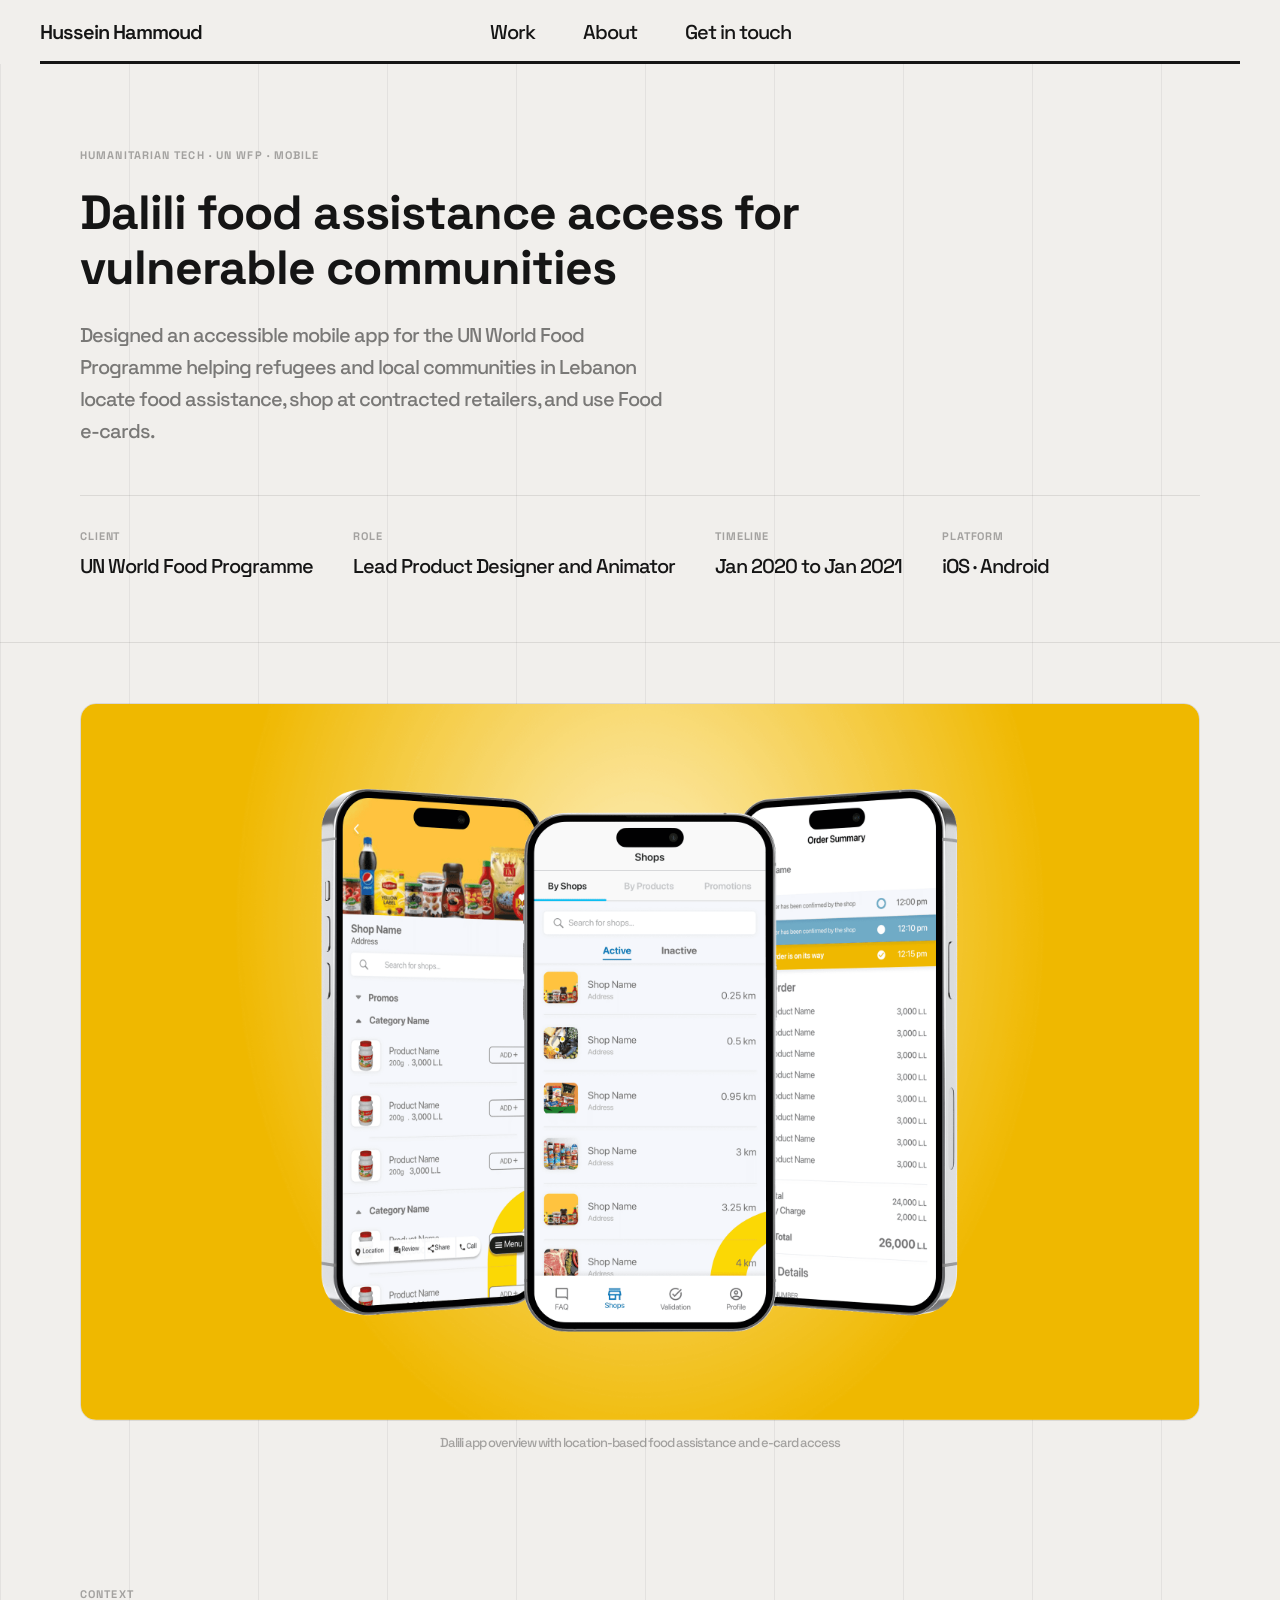
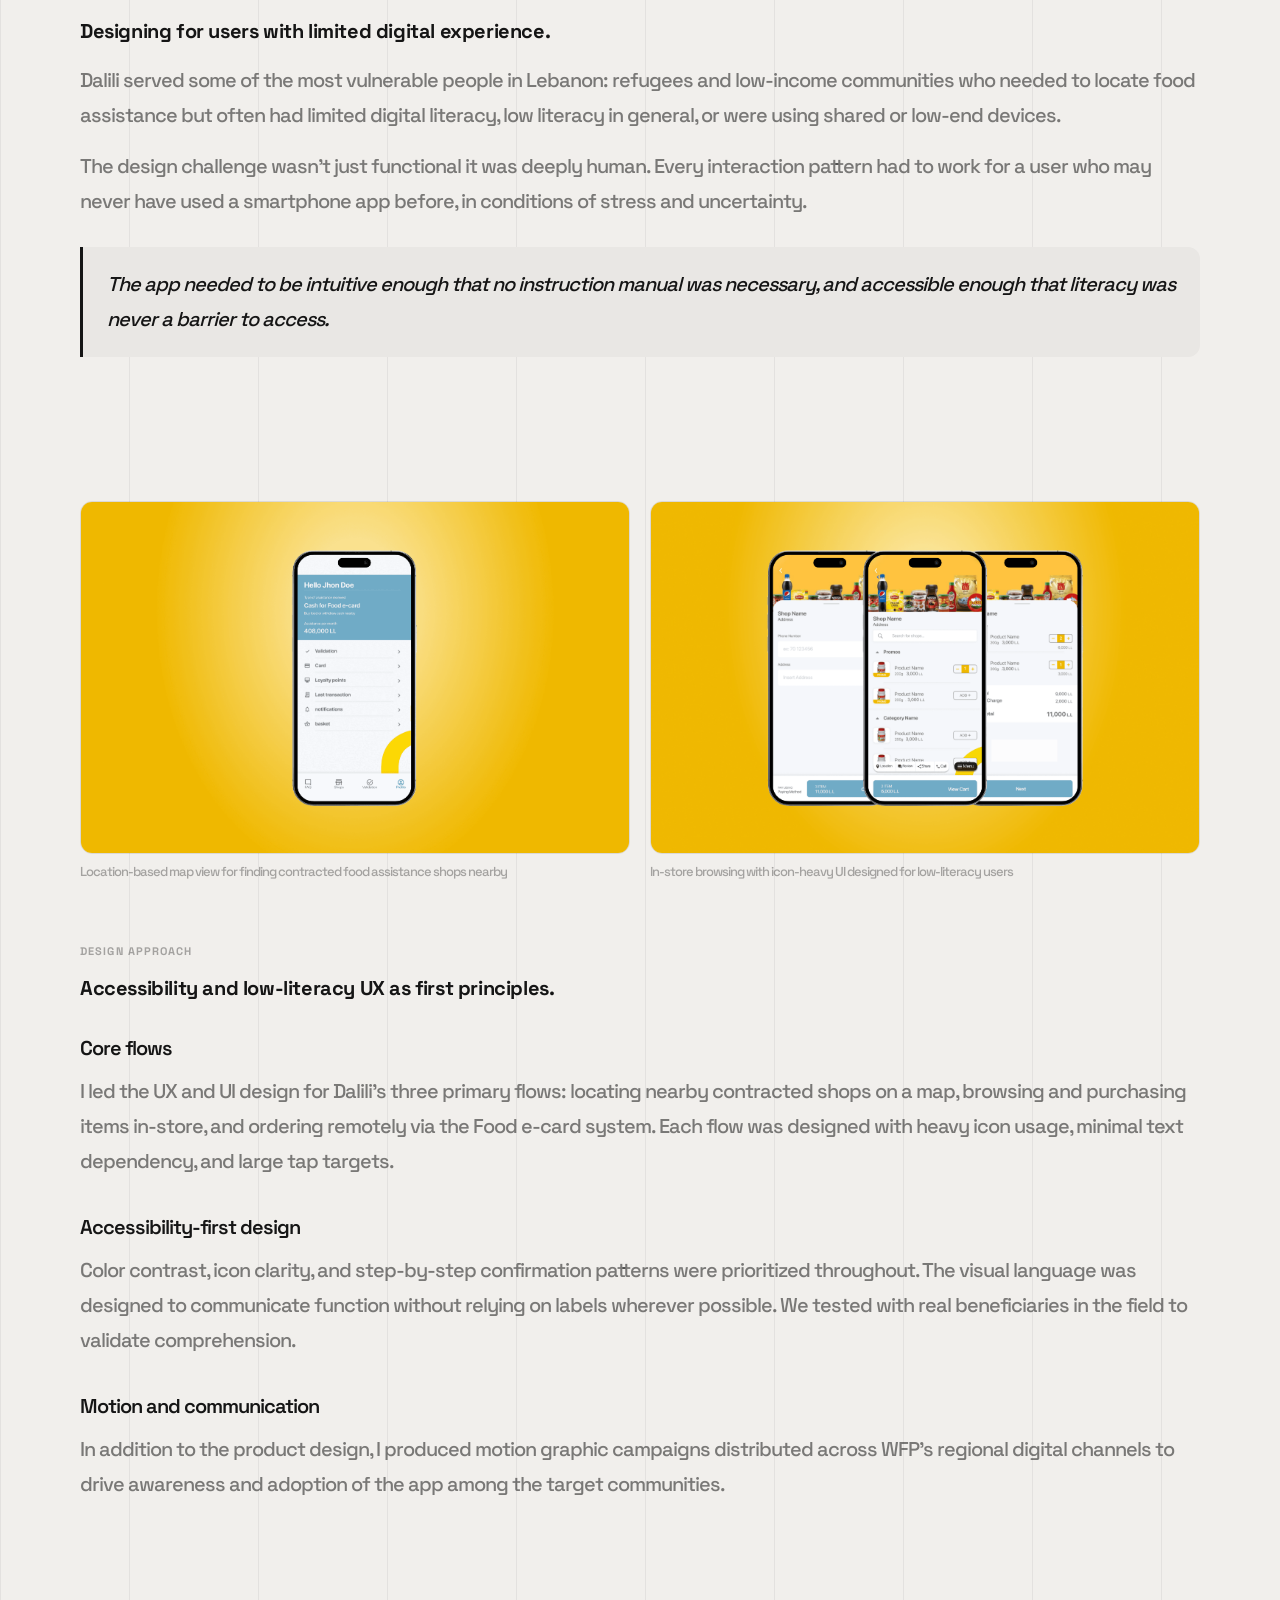
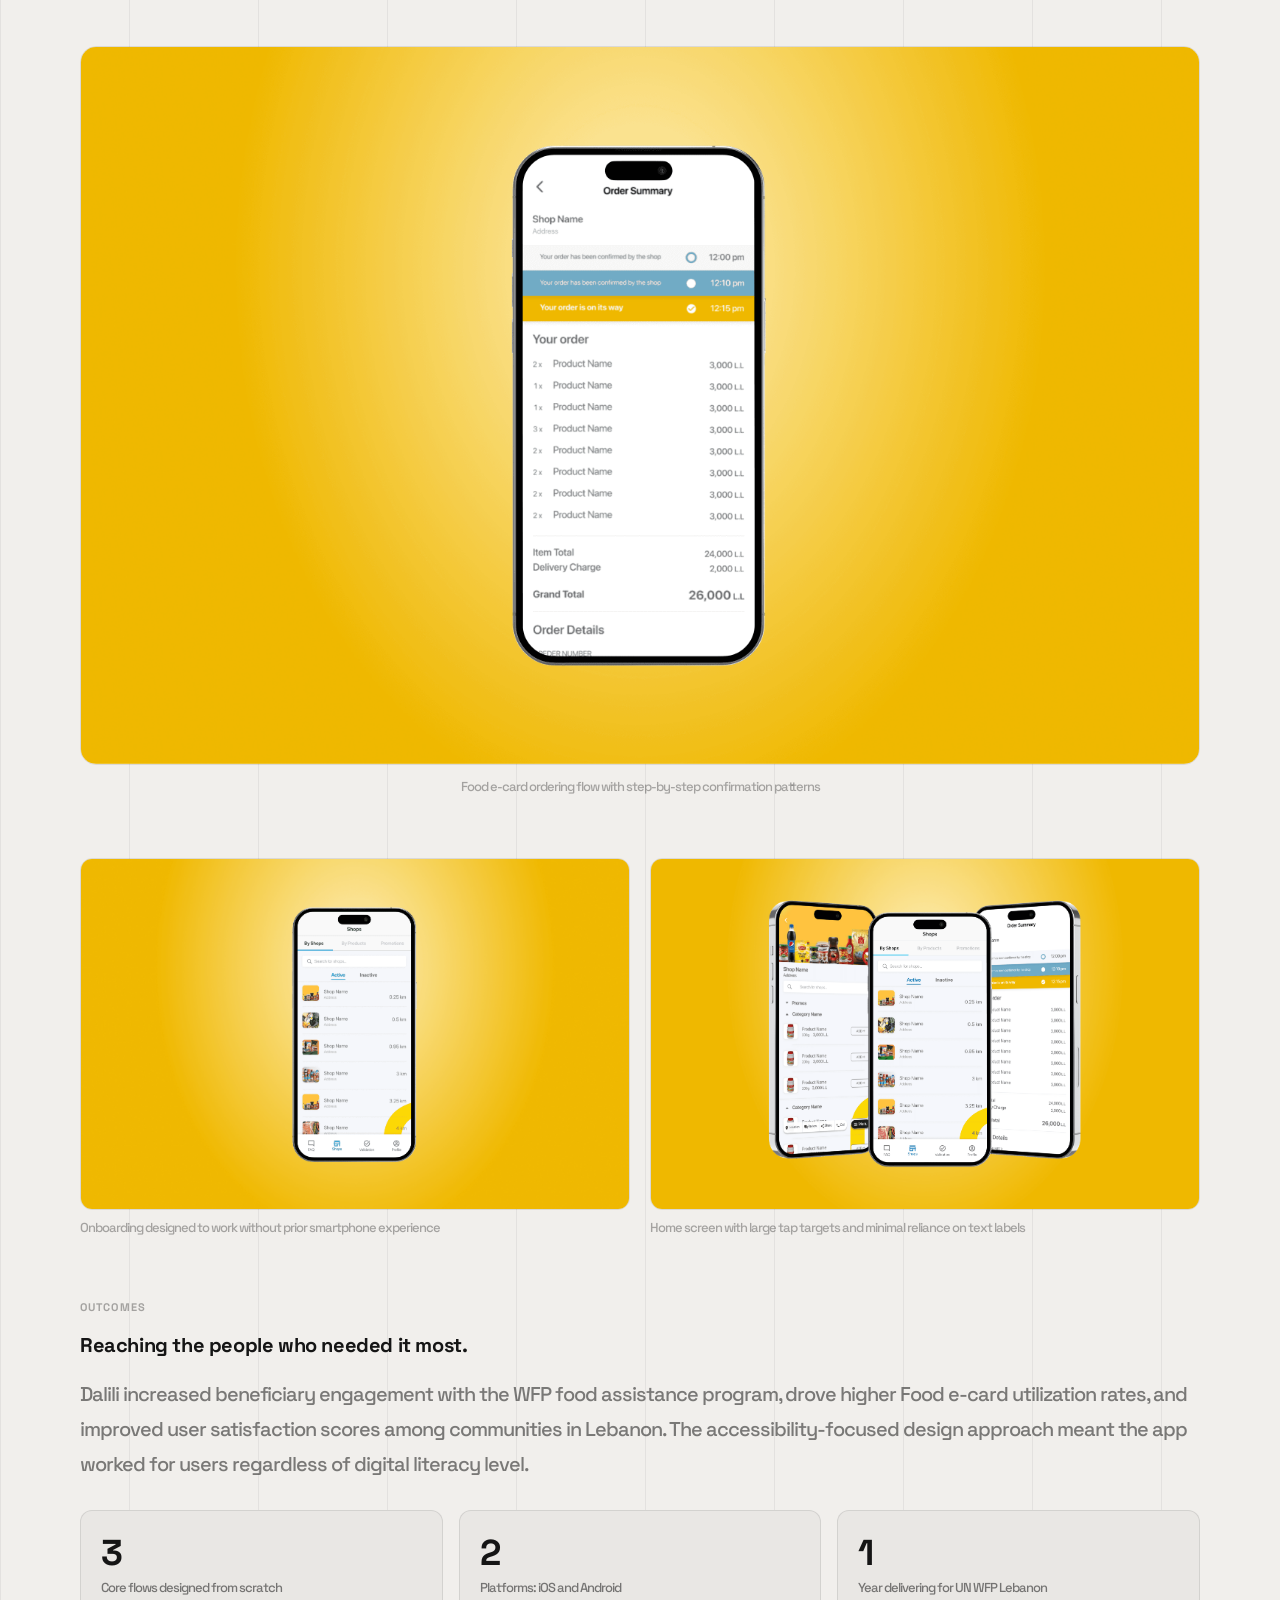
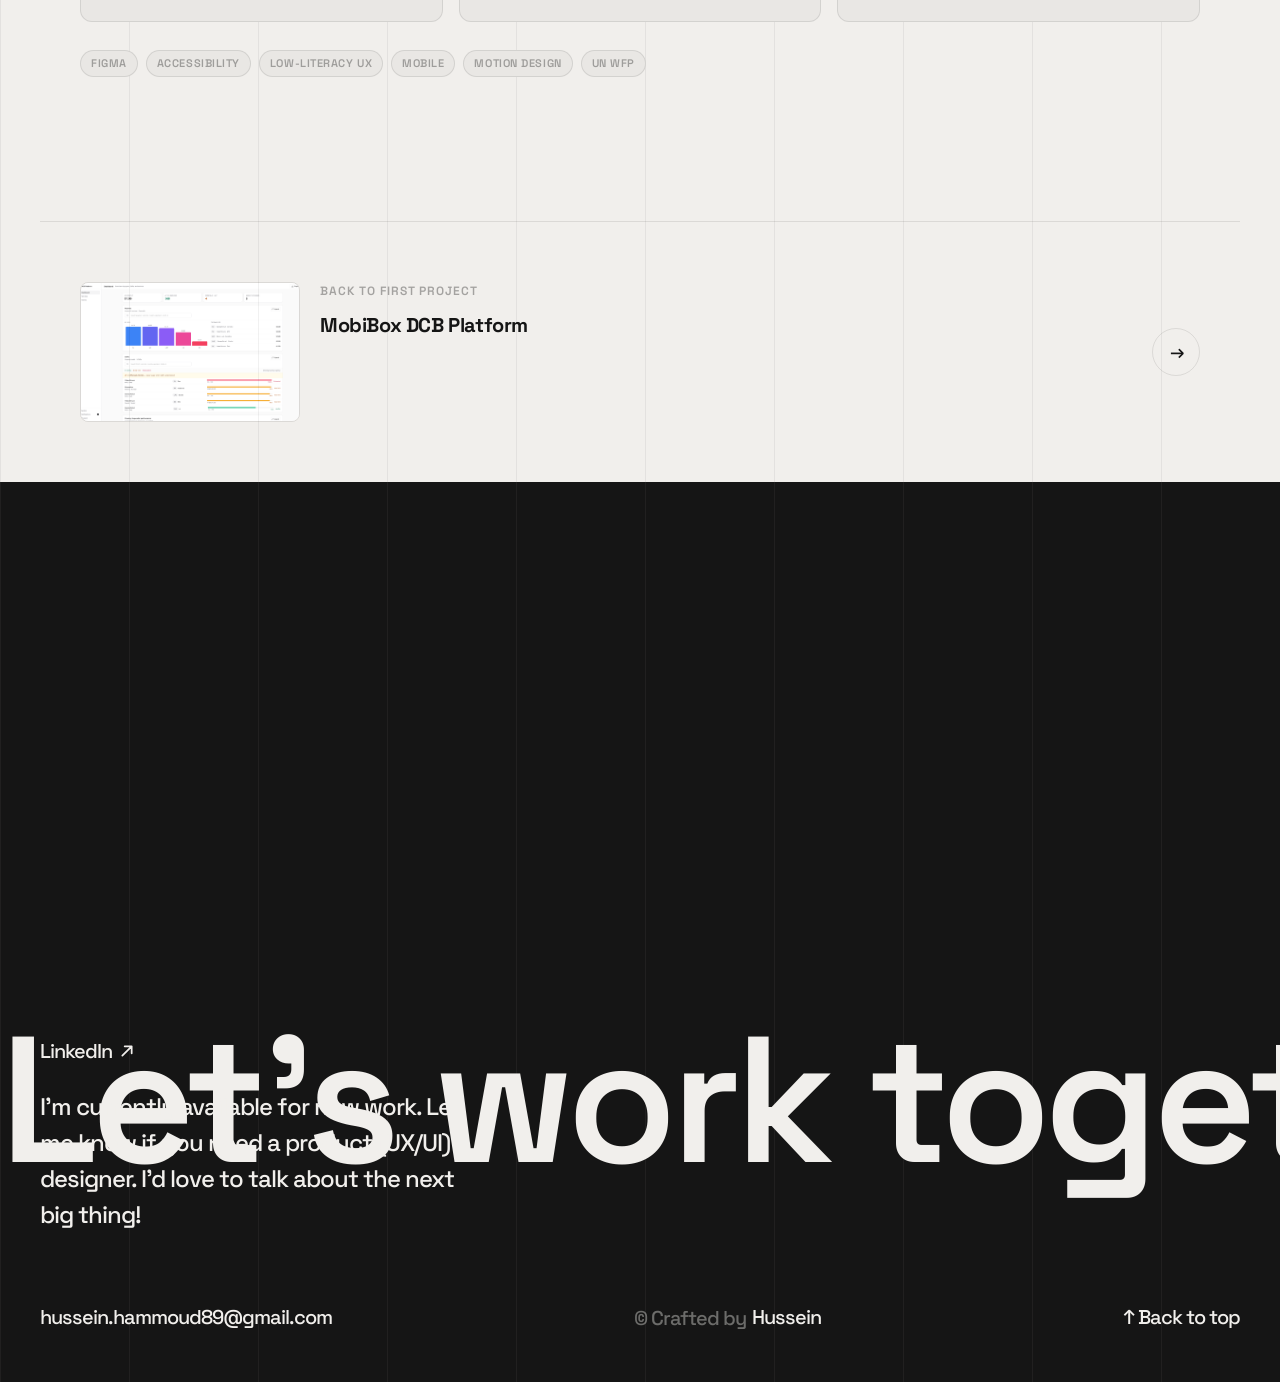
==== commit c4d1821a: "Align footer paragraph with LinkedIn button (stacked left column on desktop) Co-Authored-By: Claude " ====
--- a/dalili.html
+++ b/dalili.html
@@ -180,14 +180,16 @@
     </div>
     <div class="footer-body">
       <div class="footer-top">
-        <a href="https://linkedin.com/in/hussein-hammoud-2148b686/" target="_blank" class="footer-linkedin">LinkedIn <span class="footer-linkedin-arrow"><svg viewBox="0 0 12 12" fill="none" xmlns="http://www.w3.org/2000/svg"><path d="M2 10L10 2M10 2H4M10 2V8" stroke="currentColor" stroke-width="1.5" stroke-linecap="round" stroke-linejoin="round"/></svg></span></a>
+        <div class="footer-top-left">
+          <a href="https://linkedin.com/in/hussein-hammoud-2148b686/" target="_blank" class="footer-linkedin">LinkedIn <span class="footer-linkedin-arrow"><svg viewBox="0 0 12 12" fill="none" xmlns="http://www.w3.org/2000/svg"><path d="M2 10L10 2M10 2H4M10 2V8" stroke="currentColor" stroke-width="1.5" stroke-linecap="round" stroke-linejoin="round"/></svg></span></a>
+          <div class="footer-info"><p>I'm currently available for new work. Let me know if you need a product (UX/UI) designer. I'd love to talk about the next big thing!</p></div>
+        </div>
       </div>
       <div class="footer-bottom">
         <a href="https://linkedin.com/in/hussein-hammoud-2148b686/" target="_blank" class="footer-linkedin footer-linkedin-mobile">LinkedIn <span class="footer-linkedin-arrow"><svg viewBox="0 0 12 12" fill="none" xmlns="http://www.w3.org/2000/svg"><path d="M2 10L10 2M10 2H4M10 2V8" stroke="currentColor" stroke-width="1.5" stroke-linecap="round" stroke-linejoin="round"/></svg></span></a>
         <a href="mailto:hussein.hammoud89@gmail.com" class="footer-email">hussein.hammoud89@gmail.com</a>
         <div class="footer-copy-row"><span>© Crafted by</span><a href="index.html">Hussein</a></div>
         <div class="footer-bottom-right">
-          <div class="footer-info"><p>I'm currently available for new work. Let me know if you need a product (UX/UI) designer. I'd love to talk about the next big thing!</p></div>
           <a href="#" class="footer-back-top">↑ Back to top</a>
         </div>
       </div>
--- a/css/styles.css
+++ b/css/styles.css
@@ -788,7 +788,13 @@
   gap: 40px;
 }
 
-.footer-info { max-width: 440px; text-align: right; }
+.footer-top-left {
+  display: flex;
+  flex-direction: column;
+  gap: 20px;
+}
+
+.footer-info { max-width: 440px; text-align: left; }
 
 .footer-info p {
   font-size: 24px;
@@ -836,7 +842,7 @@
 .footer-bottom-right {
   display: flex;
   flex-direction: column;
-  align-items: flex-end;
+  align-items: flex-start;
   gap: 16px;
 }
 
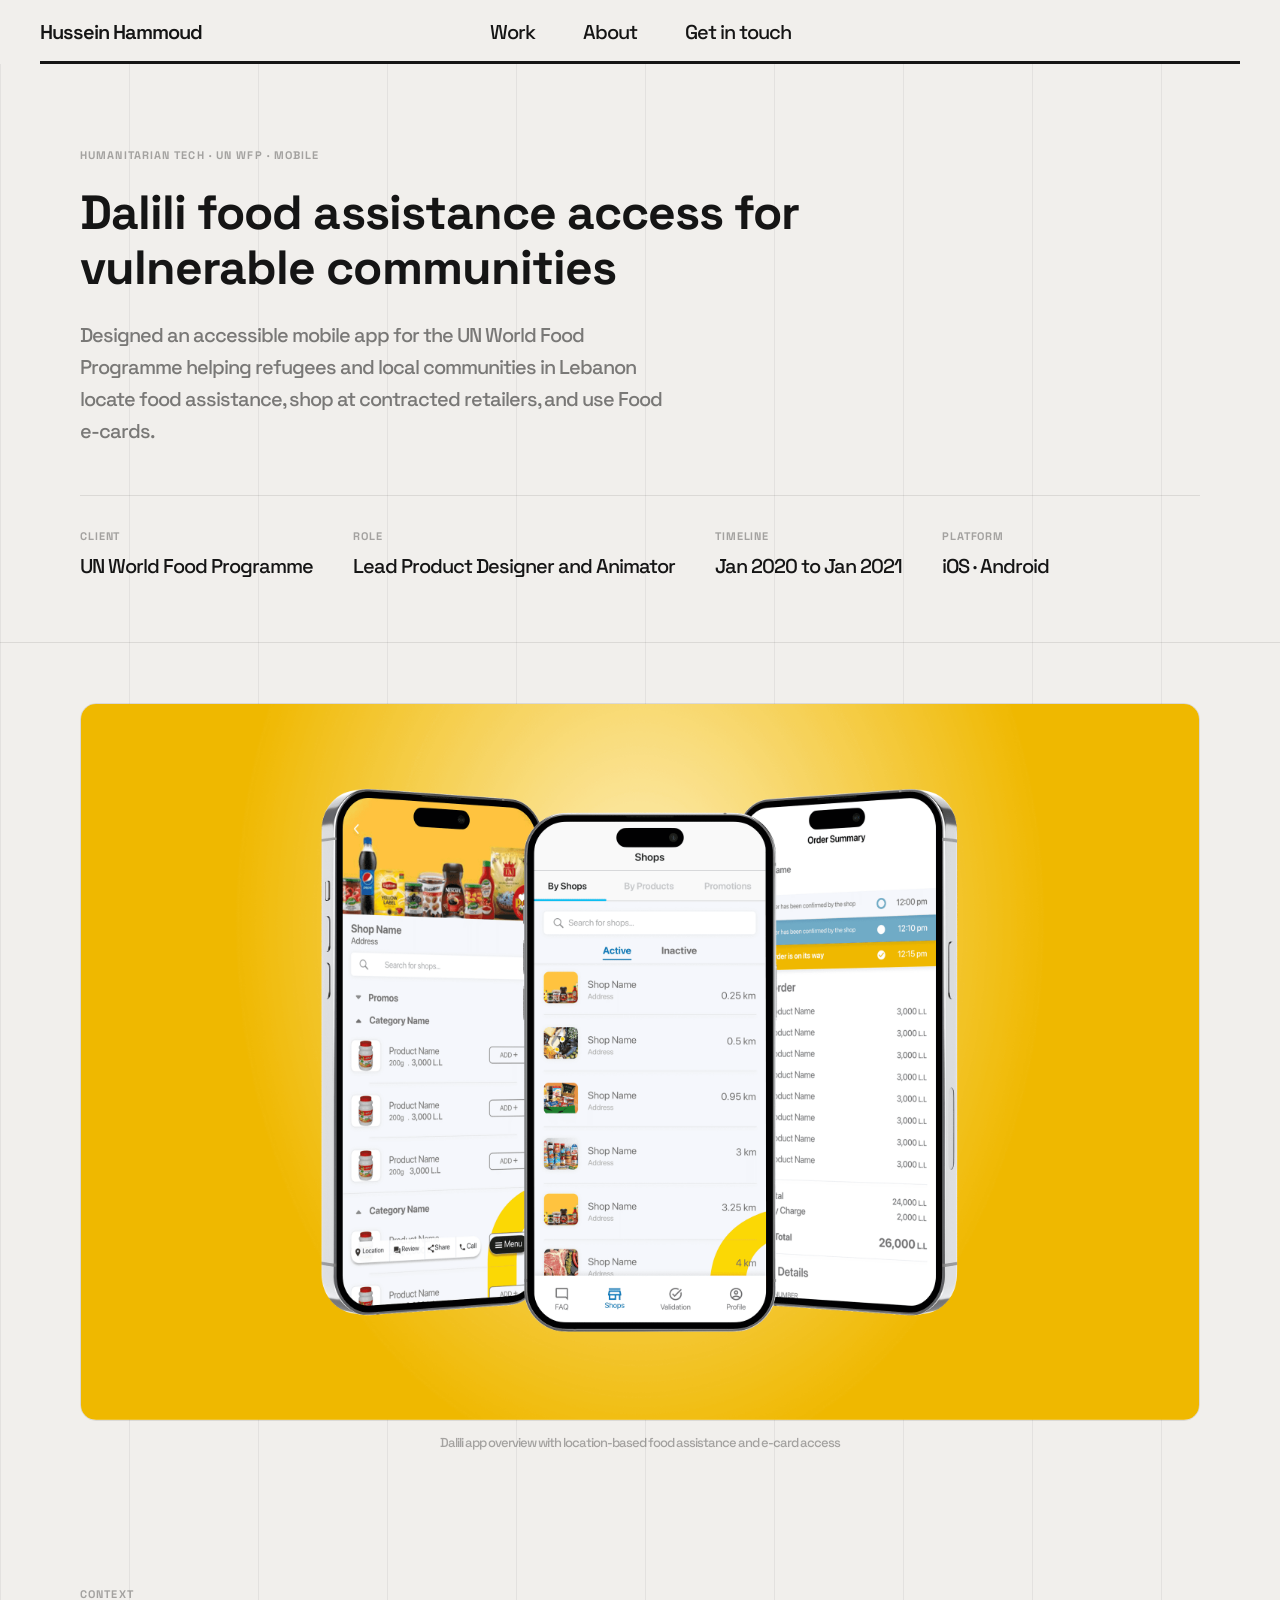
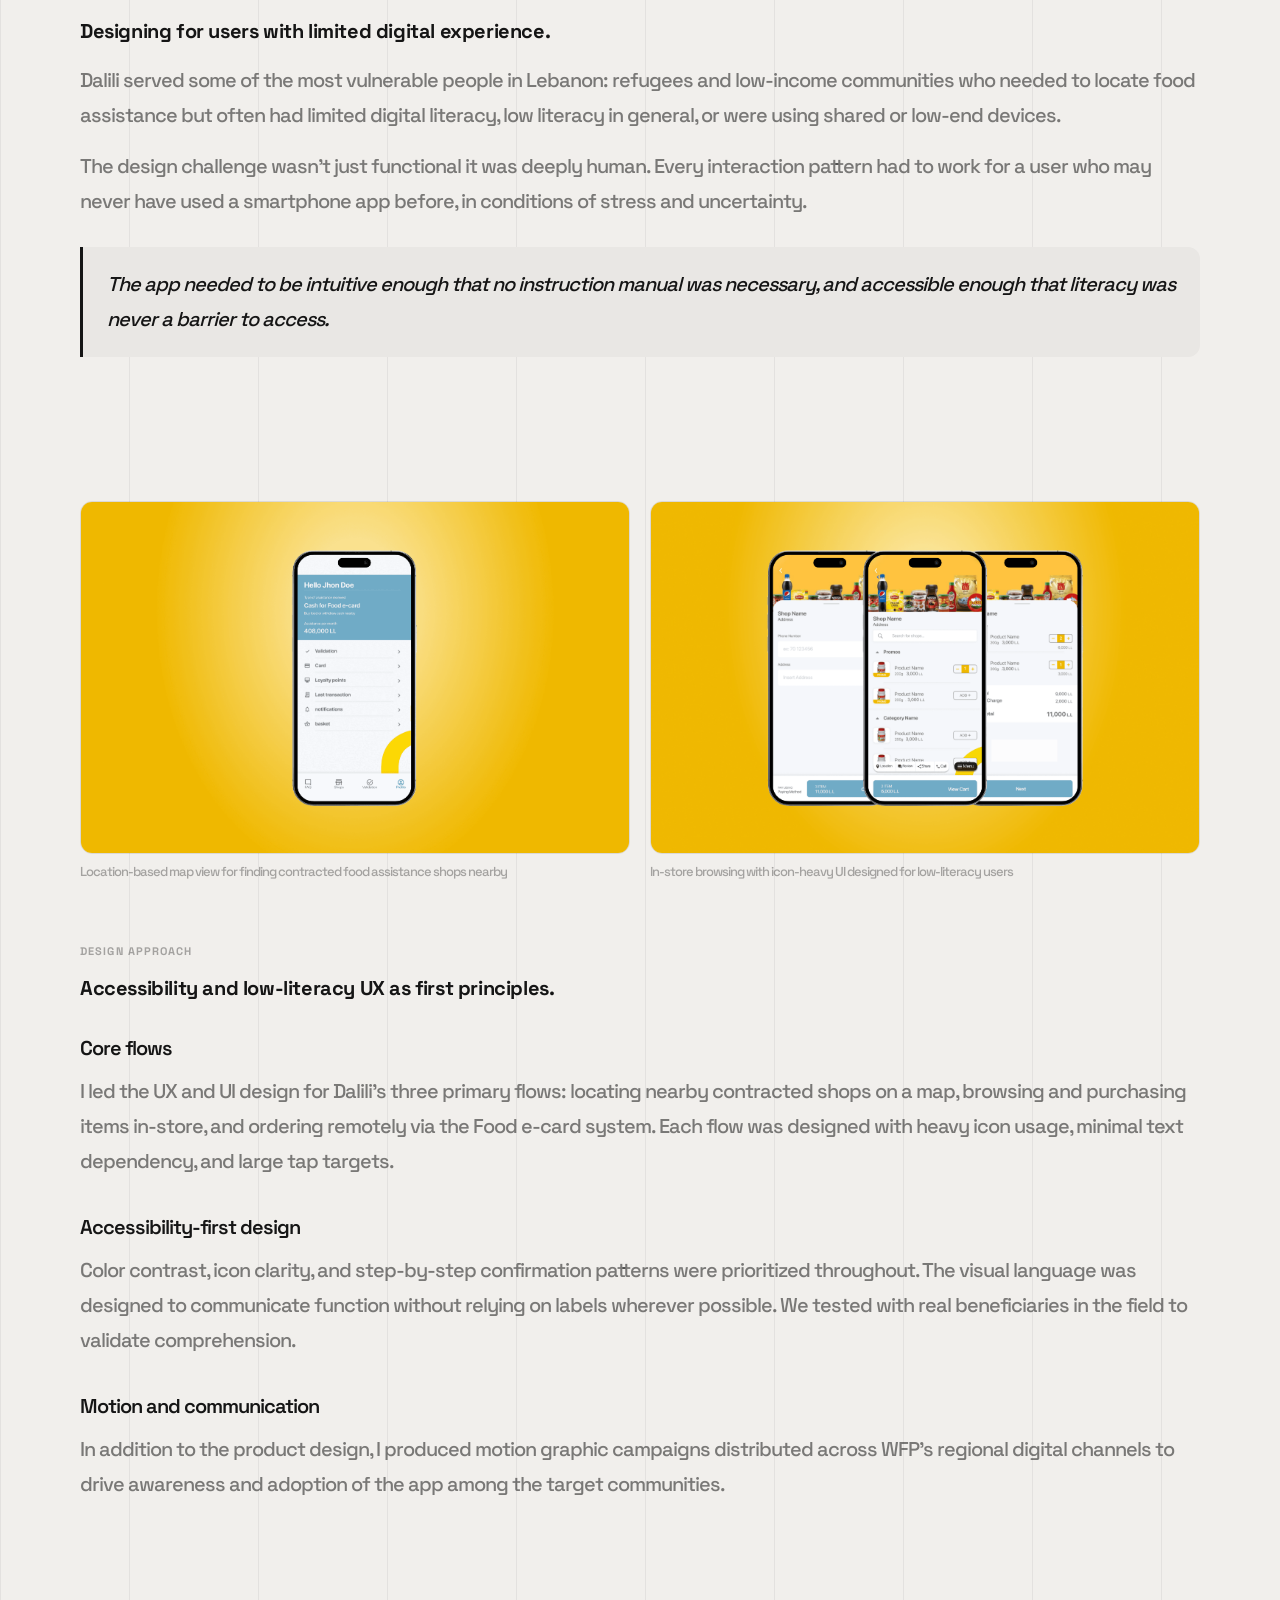
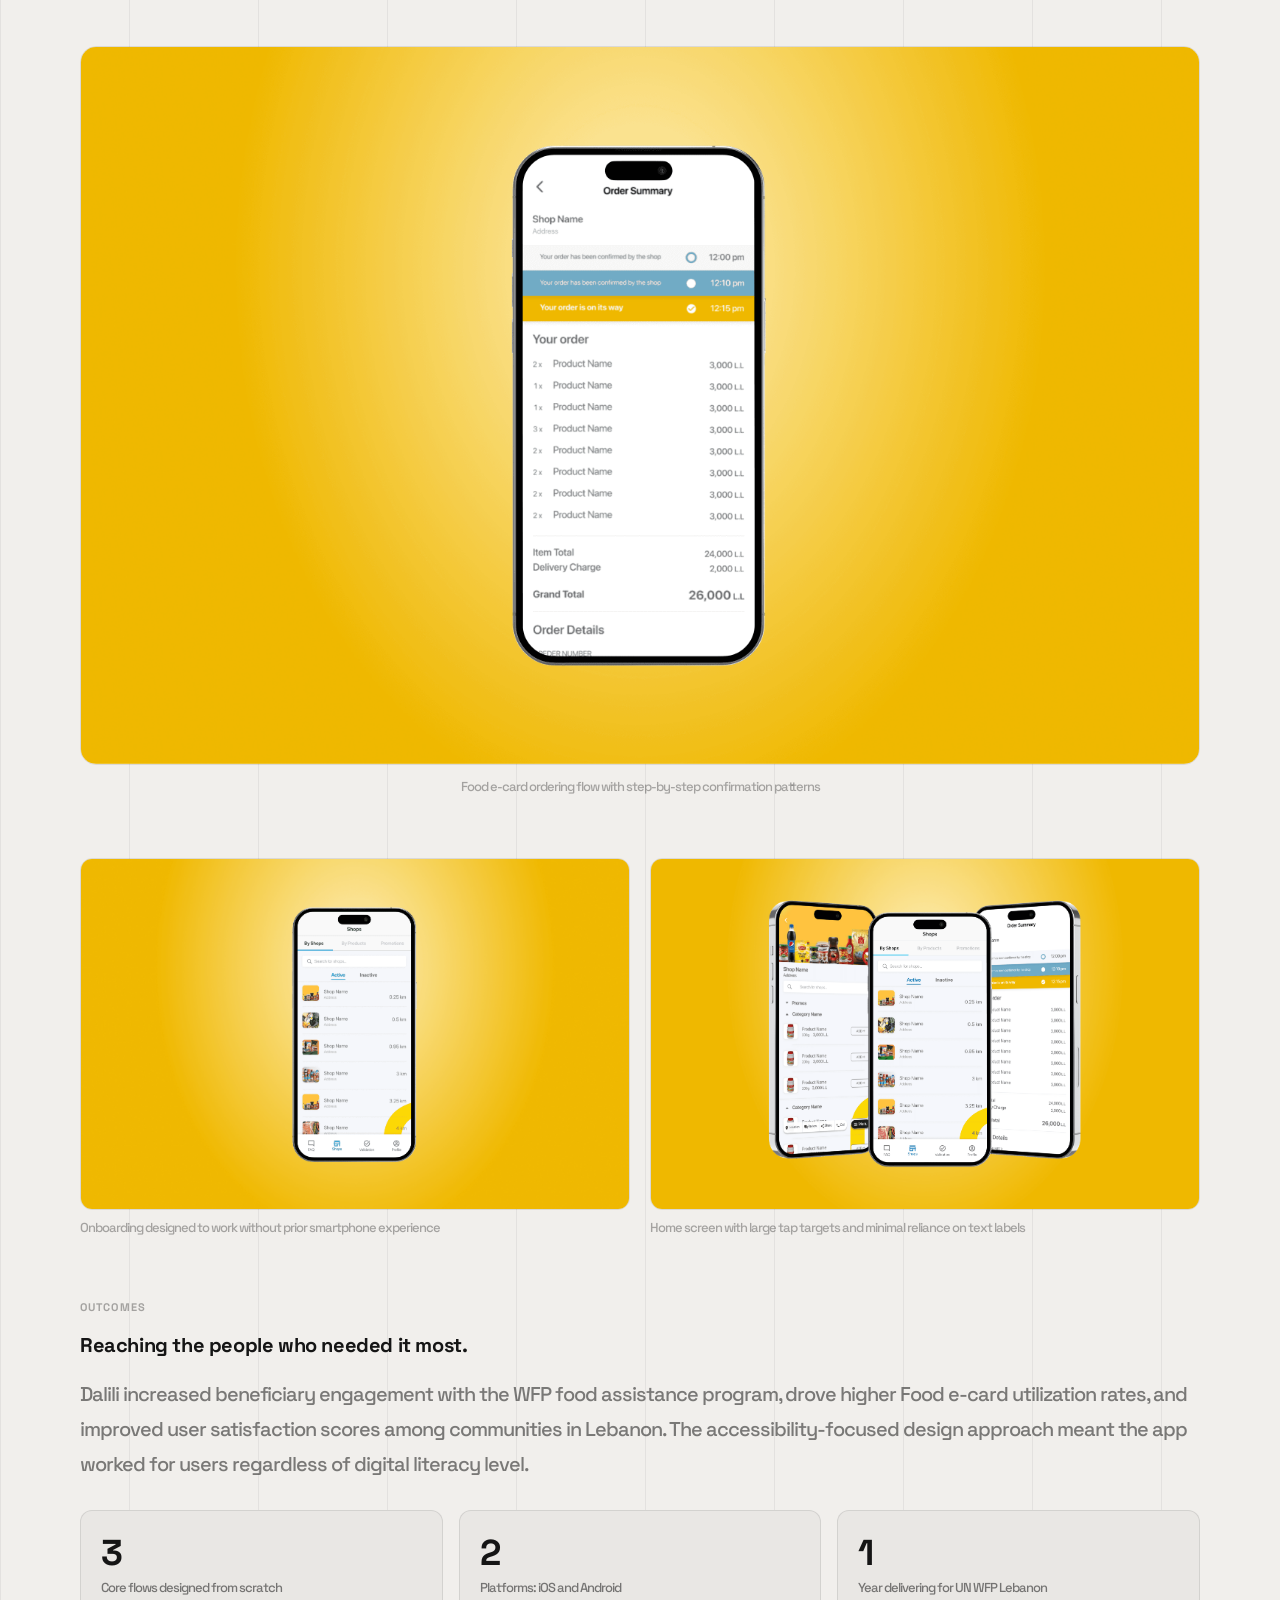
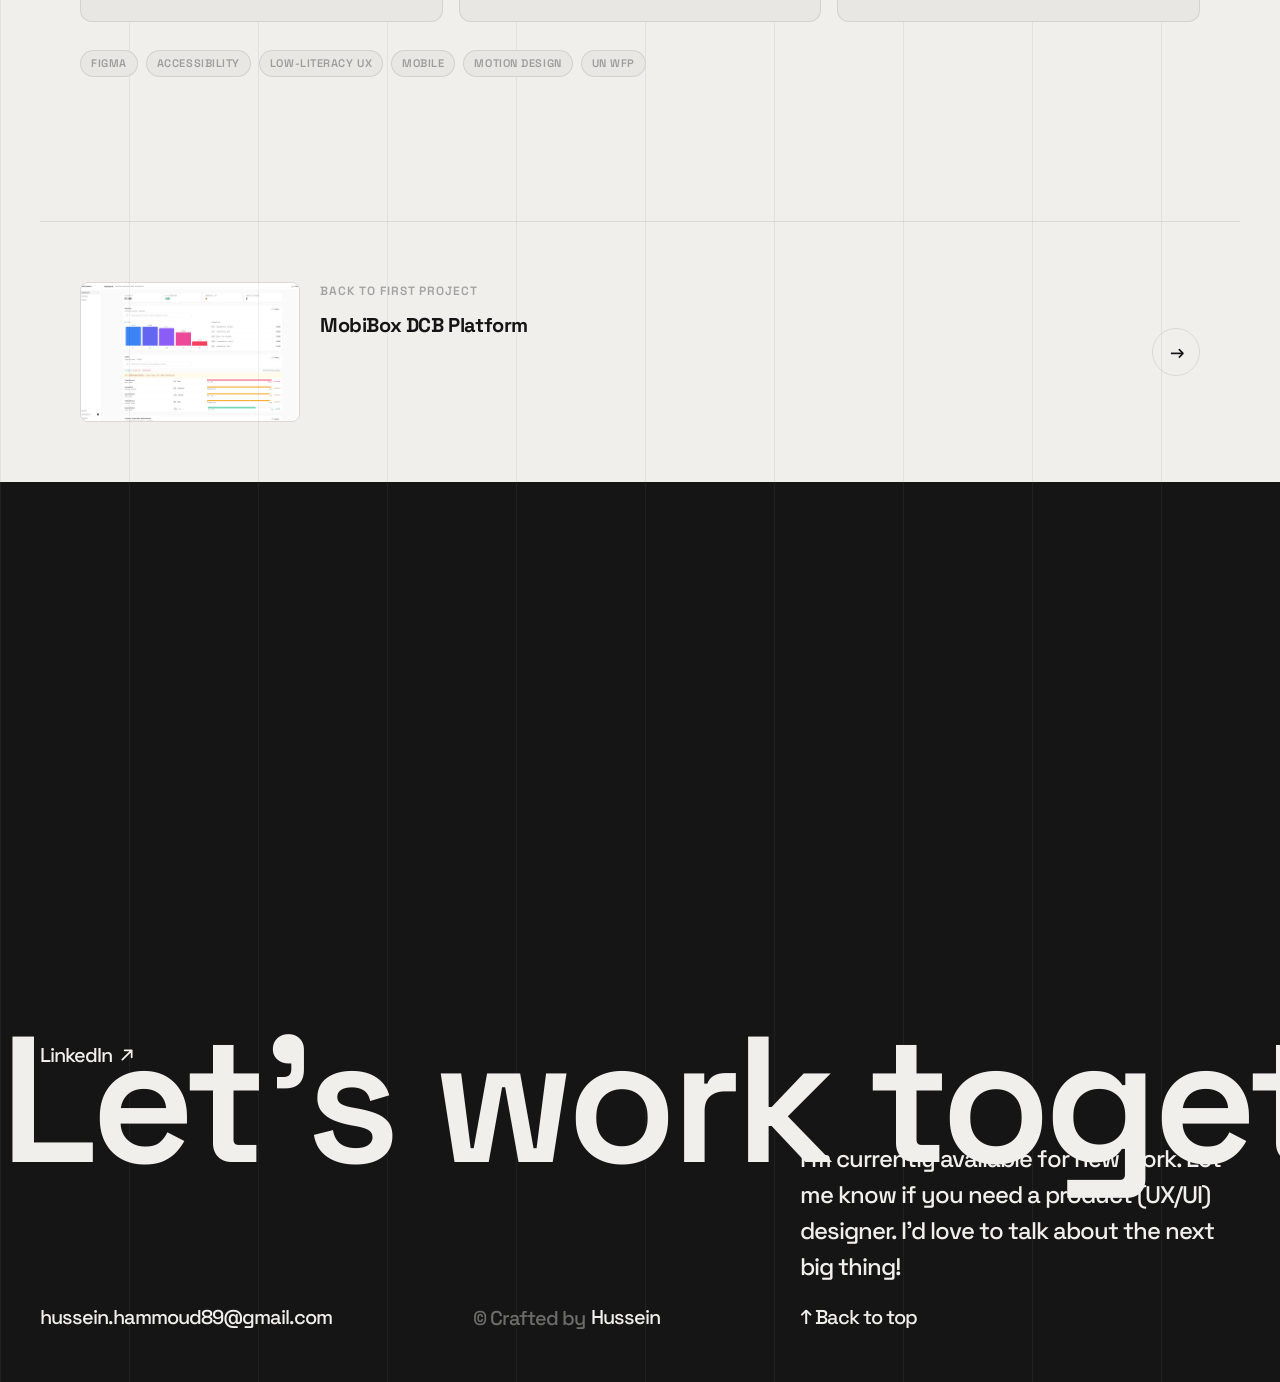
==== commit 784852f1: "Revert "Align footer paragraph with LinkedIn button (stacked left column on desktop)" This reverts c" ====
--- a/dalili.html
+++ b/dalili.html
@@ -180,16 +180,14 @@
     </div>
     <div class="footer-body">
       <div class="footer-top">
-        <div class="footer-top-left">
-          <a href="https://linkedin.com/in/hussein-hammoud-2148b686/" target="_blank" class="footer-linkedin">LinkedIn <span class="footer-linkedin-arrow"><svg viewBox="0 0 12 12" fill="none" xmlns="http://www.w3.org/2000/svg"><path d="M2 10L10 2M10 2H4M10 2V8" stroke="currentColor" stroke-width="1.5" stroke-linecap="round" stroke-linejoin="round"/></svg></span></a>
-          <div class="footer-info"><p>I'm currently available for new work. Let me know if you need a product (UX/UI) designer. I'd love to talk about the next big thing!</p></div>
-        </div>
+        <a href="https://linkedin.com/in/hussein-hammoud-2148b686/" target="_blank" class="footer-linkedin">LinkedIn <span class="footer-linkedin-arrow"><svg viewBox="0 0 12 12" fill="none" xmlns="http://www.w3.org/2000/svg"><path d="M2 10L10 2M10 2H4M10 2V8" stroke="currentColor" stroke-width="1.5" stroke-linecap="round" stroke-linejoin="round"/></svg></span></a>
       </div>
       <div class="footer-bottom">
         <a href="https://linkedin.com/in/hussein-hammoud-2148b686/" target="_blank" class="footer-linkedin footer-linkedin-mobile">LinkedIn <span class="footer-linkedin-arrow"><svg viewBox="0 0 12 12" fill="none" xmlns="http://www.w3.org/2000/svg"><path d="M2 10L10 2M10 2H4M10 2V8" stroke="currentColor" stroke-width="1.5" stroke-linecap="round" stroke-linejoin="round"/></svg></span></a>
         <a href="mailto:hussein.hammoud89@gmail.com" class="footer-email">hussein.hammoud89@gmail.com</a>
         <div class="footer-copy-row"><span>© Crafted by</span><a href="index.html">Hussein</a></div>
         <div class="footer-bottom-right">
+          <div class="footer-info"><p>I'm currently available for new work. Let me know if you need a product (UX/UI) designer. I'd love to talk about the next big thing!</p></div>
           <a href="#" class="footer-back-top">↑ Back to top</a>
         </div>
       </div>
--- a/css/styles.css
+++ b/css/styles.css
@@ -786,12 +786,6 @@
   justify-content: space-between;
   padding-bottom: 40px;
   gap: 40px;
-}
-
-.footer-top-left {
-  display: flex;
-  flex-direction: column;
-  gap: 20px;
 }
 
 .footer-info { max-width: 440px; text-align: left; }
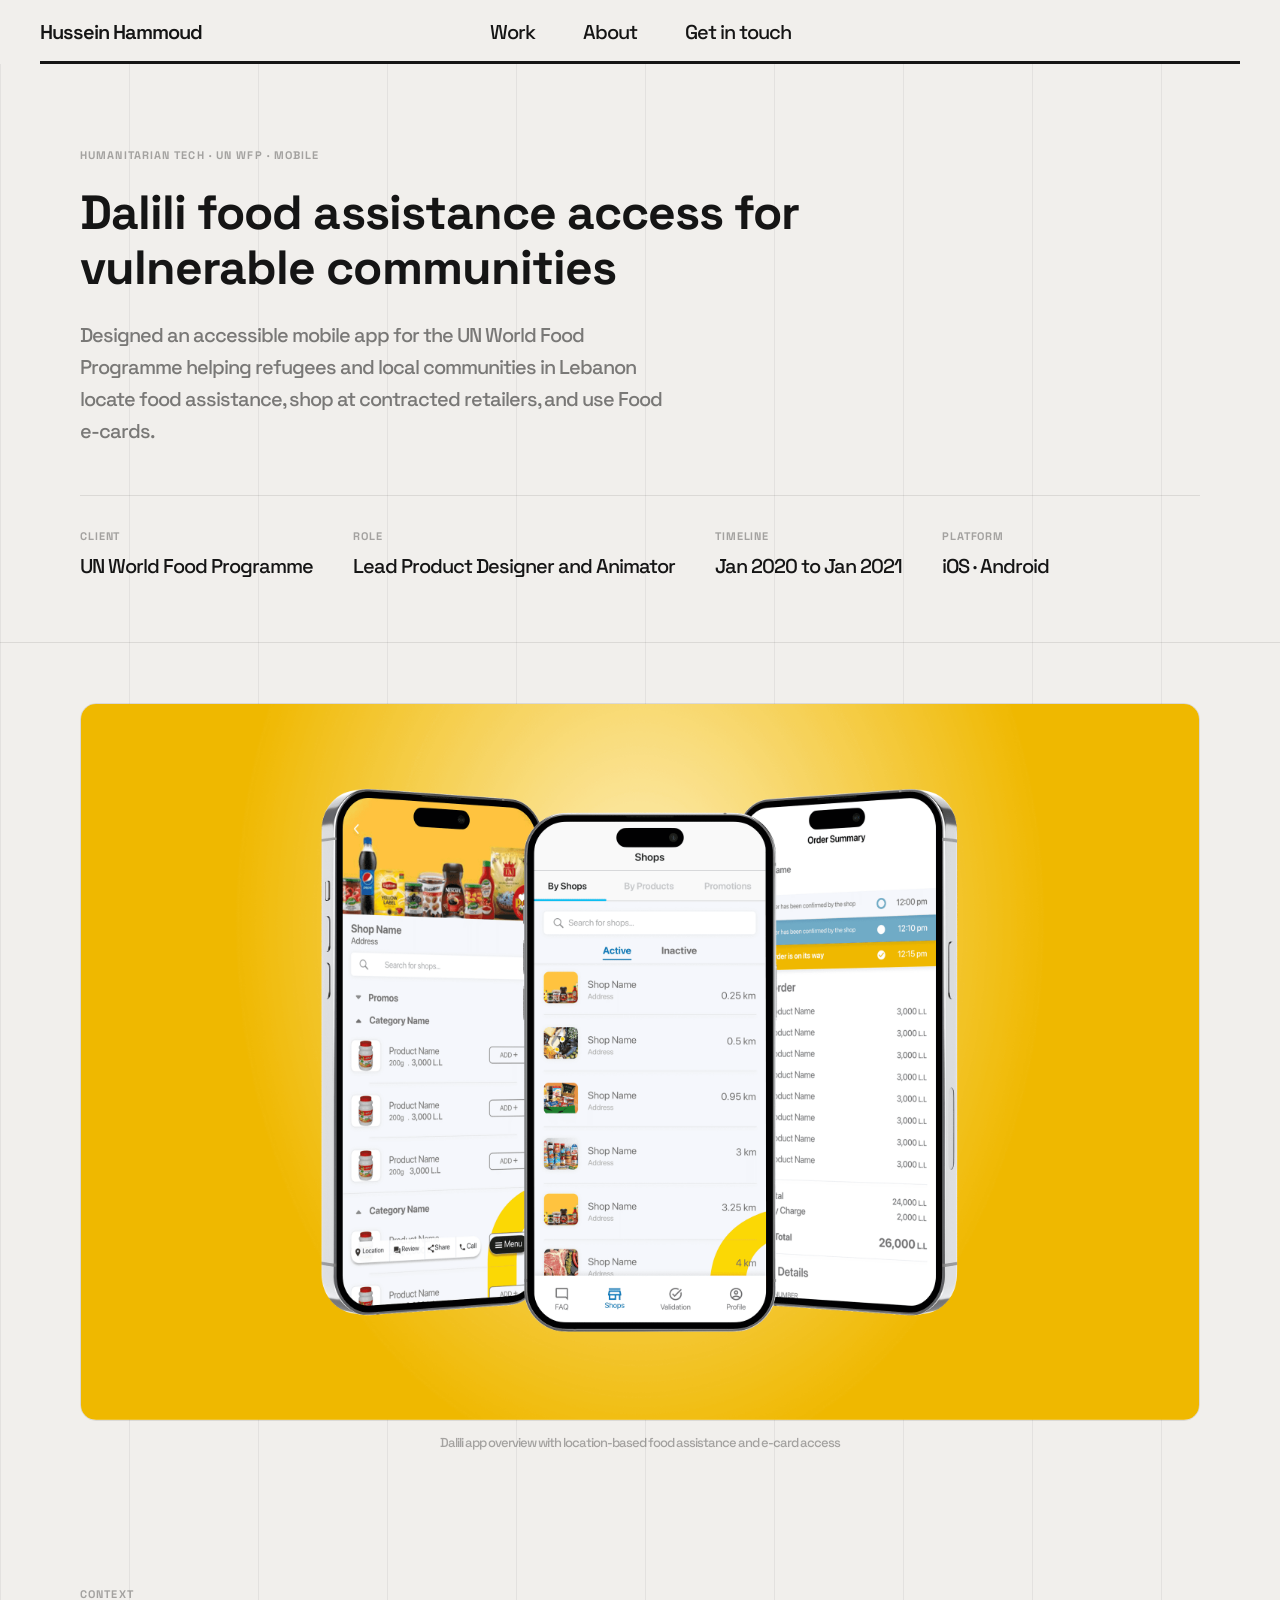
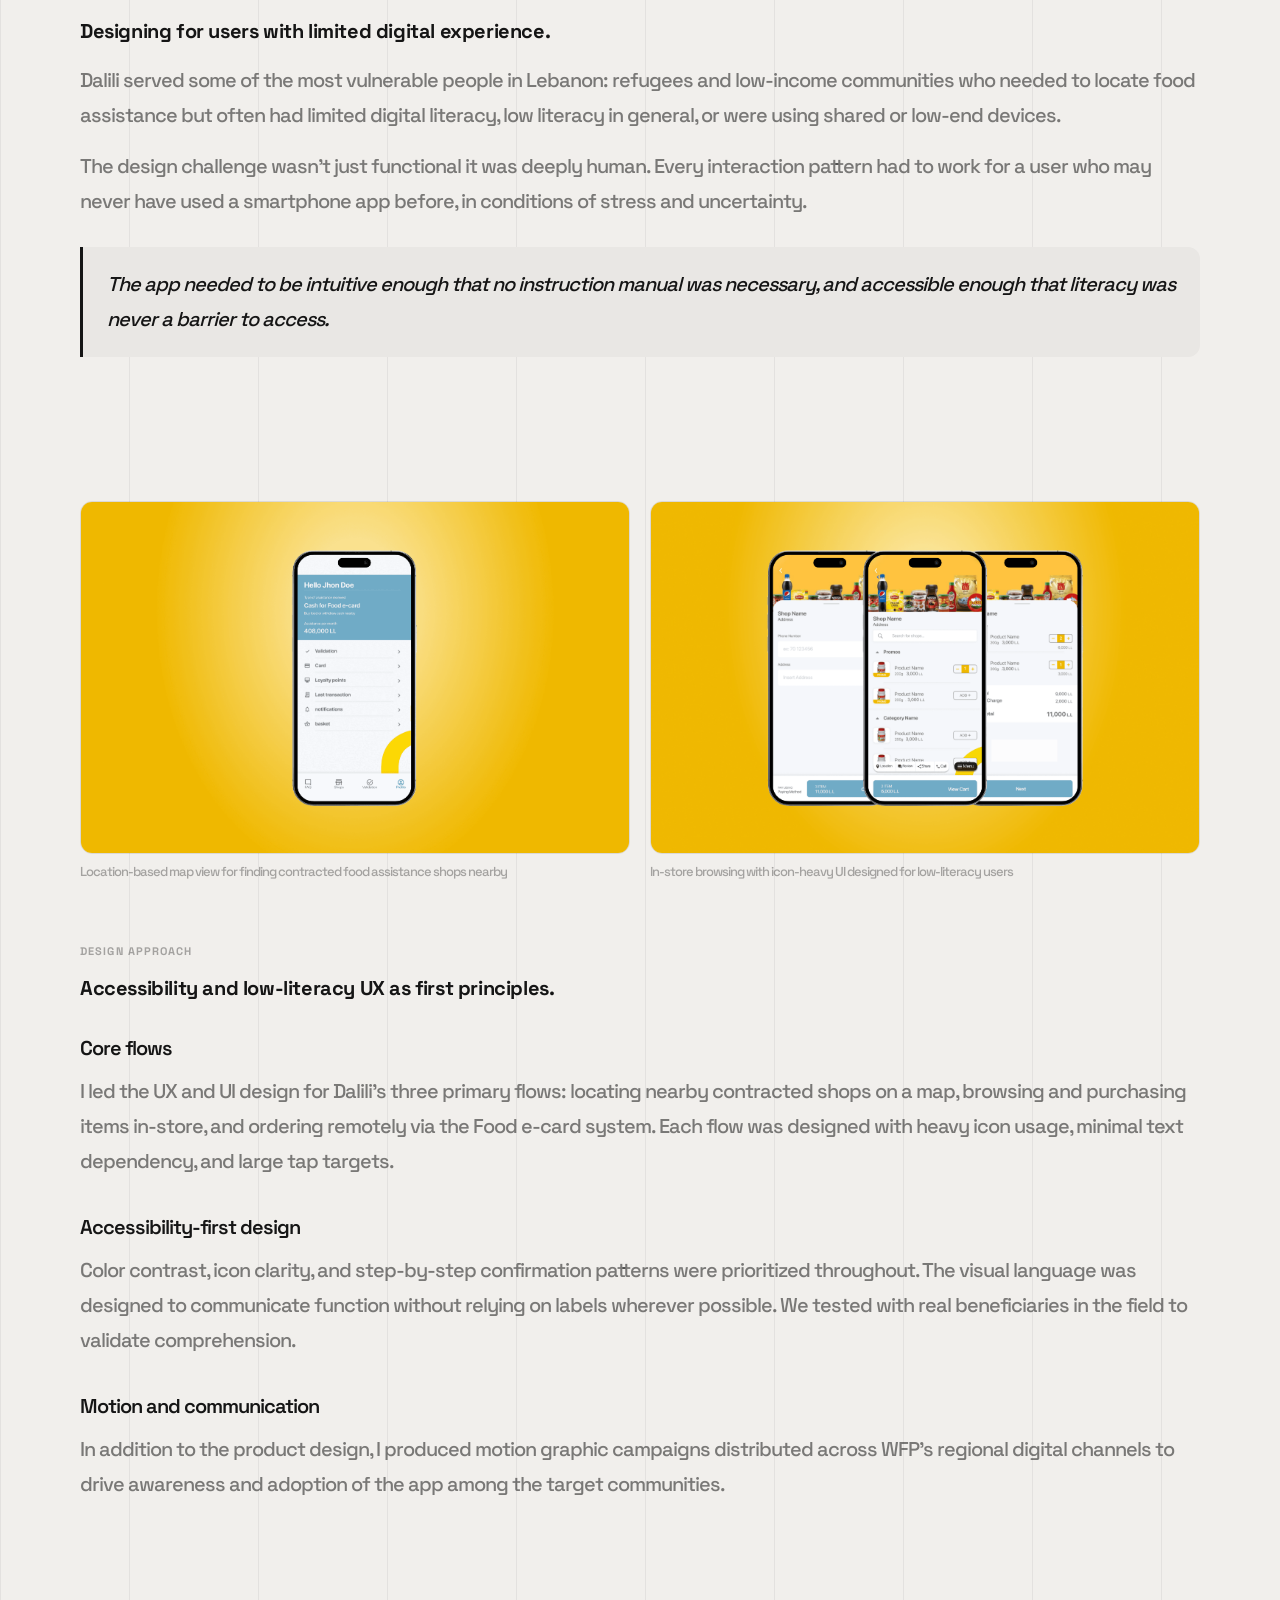
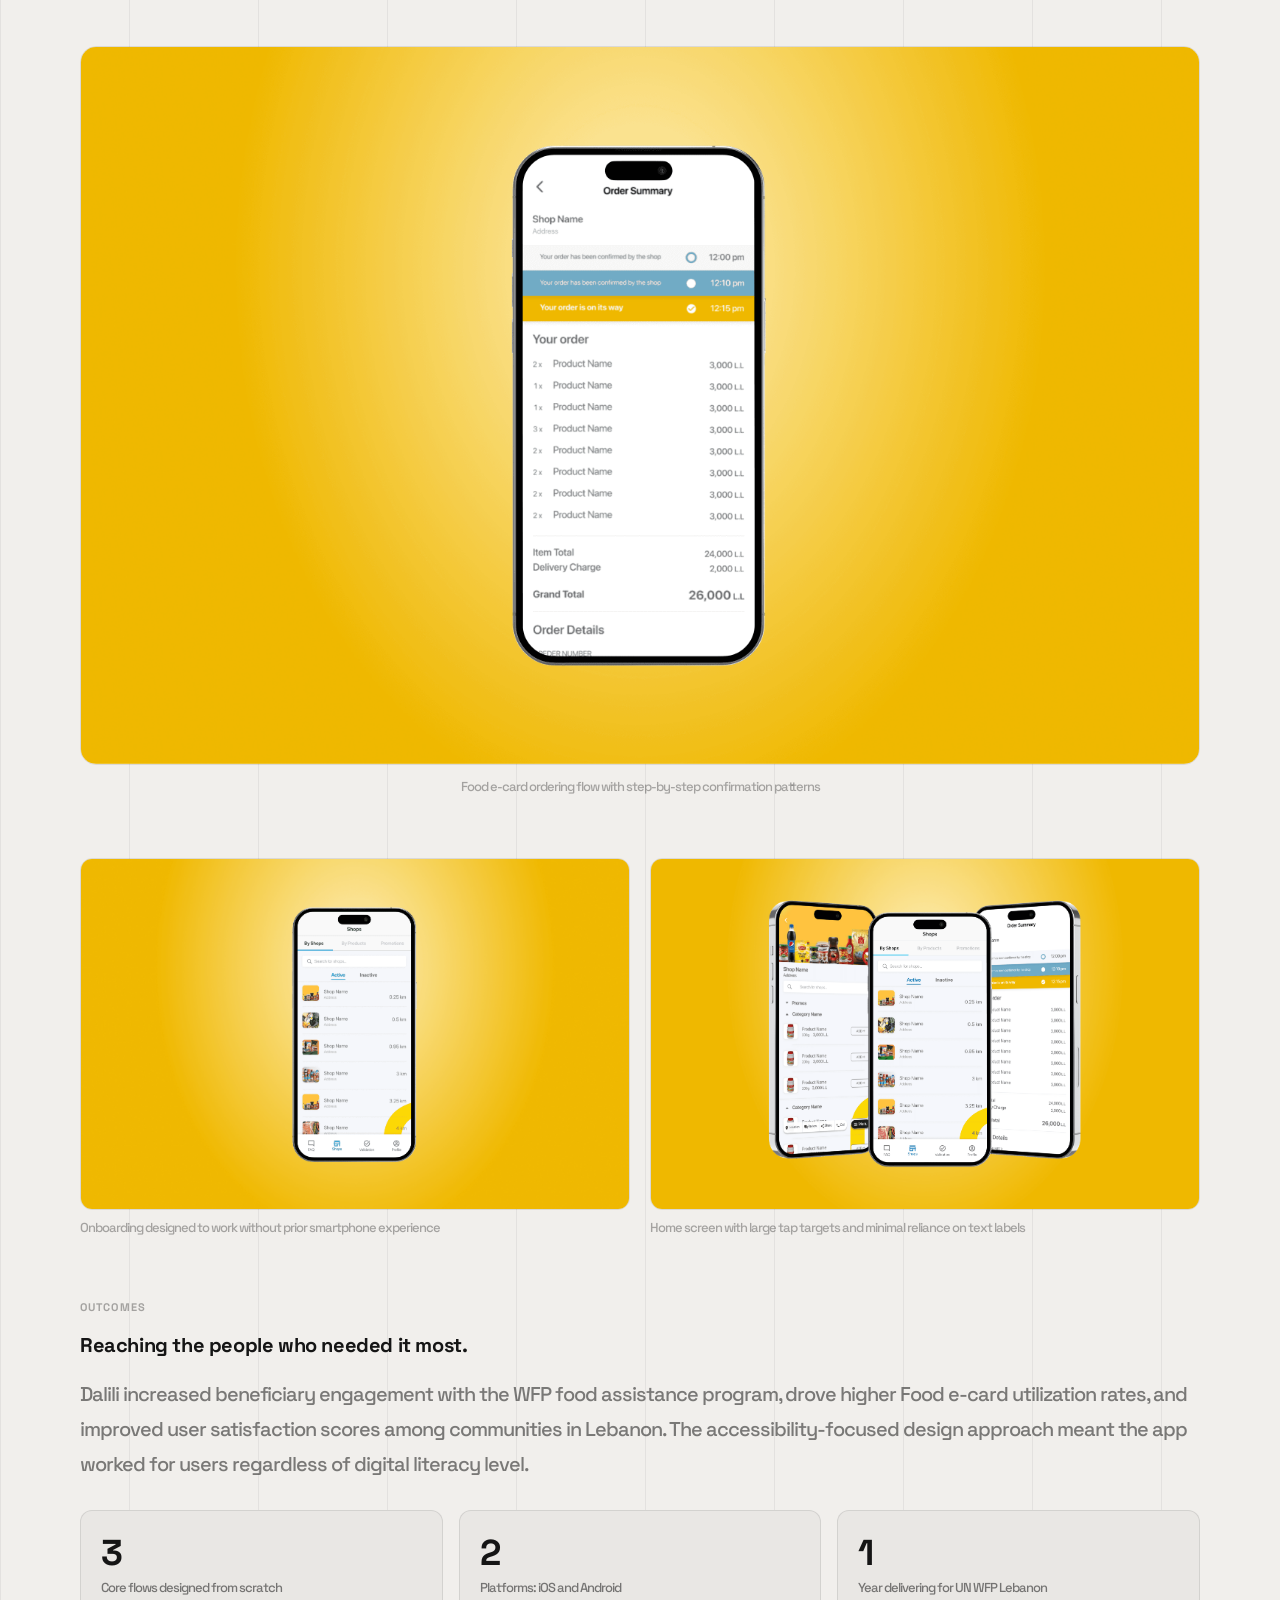
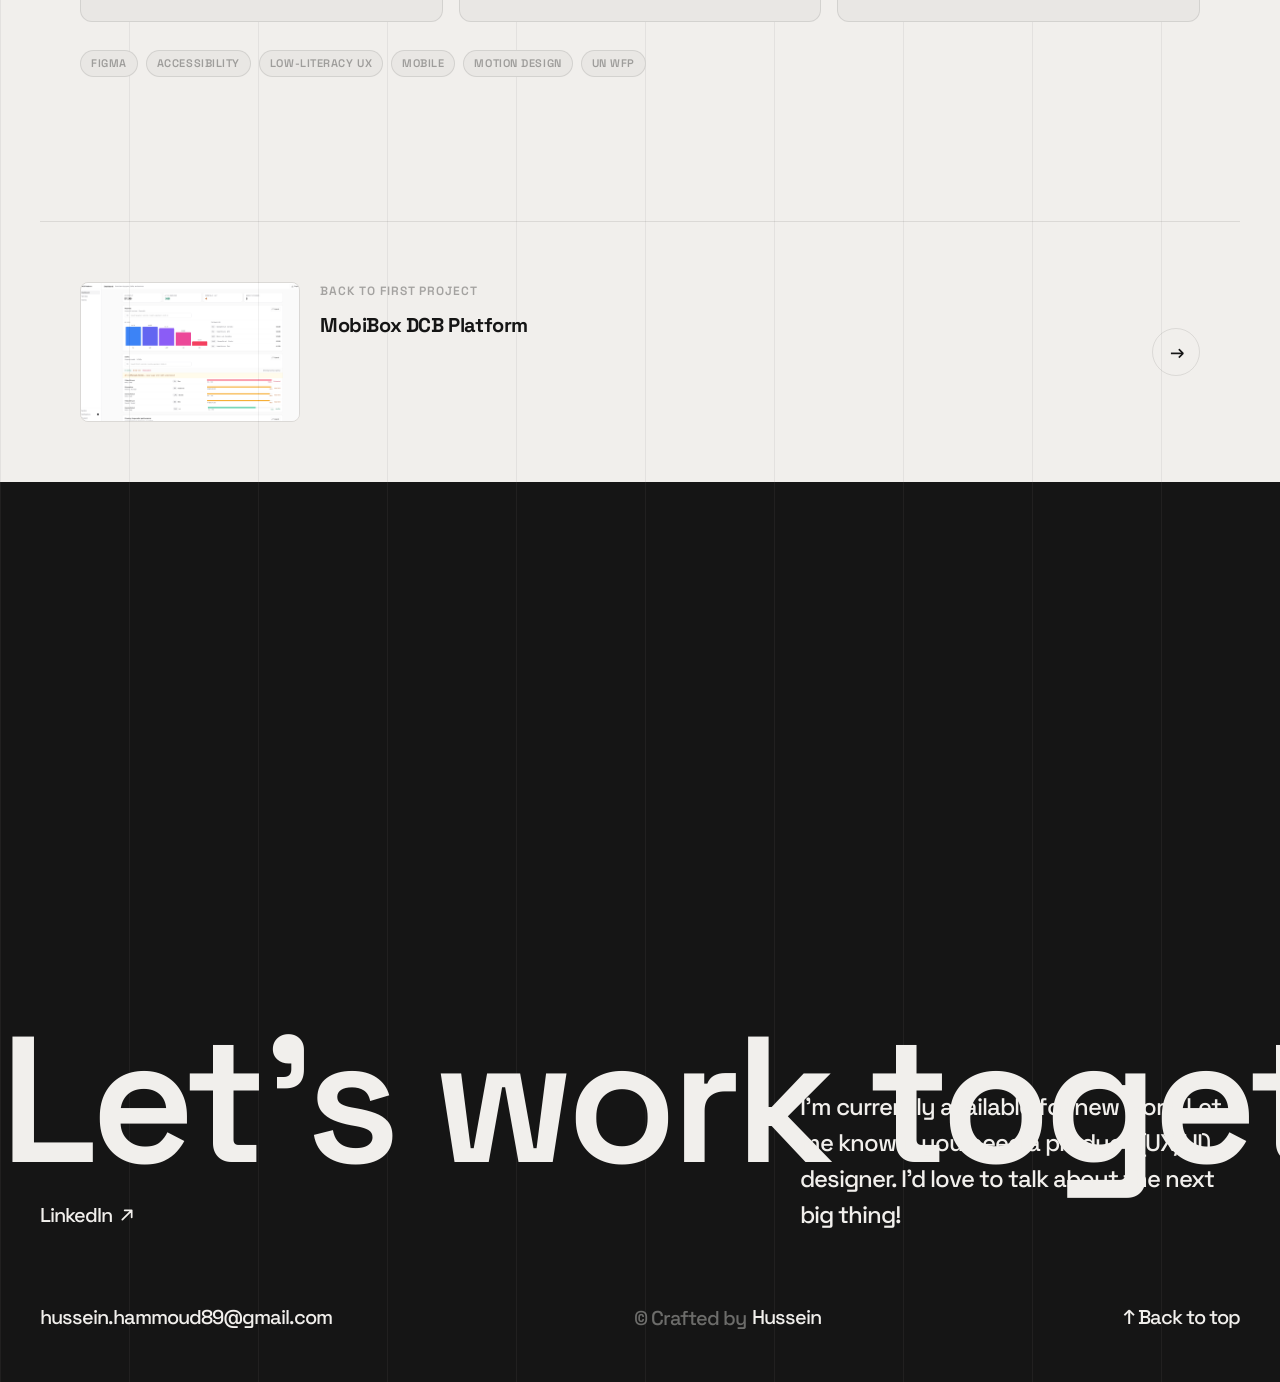
==== commit 0e919d34: "Set footer to exact structure: LinkedIn left, paragraph right in footer-top Co-Authored-By: Claude S" ====
--- a/dalili.html
+++ b/dalili.html
@@ -181,15 +181,15 @@
     <div class="footer-body">
       <div class="footer-top">
         <a href="https://linkedin.com/in/hussein-hammoud-2148b686/" target="_blank" class="footer-linkedin">LinkedIn <span class="footer-linkedin-arrow"><svg viewBox="0 0 12 12" fill="none" xmlns="http://www.w3.org/2000/svg"><path d="M2 10L10 2M10 2H4M10 2V8" stroke="currentColor" stroke-width="1.5" stroke-linecap="round" stroke-linejoin="round"/></svg></span></a>
+        <div class="footer-info">
+          <p>I'm currently available for new work. Let me know if you need a product (UX/UI) designer. I'd love to talk about the next big thing!</p>
+        </div>
       </div>
       <div class="footer-bottom">
         <a href="https://linkedin.com/in/hussein-hammoud-2148b686/" target="_blank" class="footer-linkedin footer-linkedin-mobile">LinkedIn <span class="footer-linkedin-arrow"><svg viewBox="0 0 12 12" fill="none" xmlns="http://www.w3.org/2000/svg"><path d="M2 10L10 2M10 2H4M10 2V8" stroke="currentColor" stroke-width="1.5" stroke-linecap="round" stroke-linejoin="round"/></svg></span></a>
         <a href="mailto:hussein.hammoud89@gmail.com" class="footer-email">hussein.hammoud89@gmail.com</a>
         <div class="footer-copy-row"><span>© Crafted by</span><a href="index.html">Hussein</a></div>
-        <div class="footer-bottom-right">
-          <div class="footer-info"><p>I'm currently available for new work. Let me know if you need a product (UX/UI) designer. I'd love to talk about the next big thing!</p></div>
-          <a href="#" class="footer-back-top">↑ Back to top</a>
-        </div>
+        <a href="#" class="footer-back-top">↑ Back to top</a>
       </div>
     </div>
   </footer>
--- a/css/styles.css
+++ b/css/styles.css
@@ -788,7 +788,7 @@
   gap: 40px;
 }
 
-.footer-info { max-width: 440px; text-align: left; }
+.footer-info { max-width: 440px; }
 
 .footer-info p {
   font-size: 24px;
@@ -827,16 +827,9 @@
 
 .footer-bottom {
   display: flex;
-  align-items: flex-end;
+  align-items: center;
   justify-content: space-between;
   padding-top: 28px;
-  gap: 16px;
-}
-
-.footer-bottom-right {
-  display: flex;
-  flex-direction: column;
-  align-items: flex-start;
   gap: 16px;
 }
 
@@ -1480,7 +1473,6 @@
   .footer-top { padding-bottom: 0; }
   .footer-info p { font-size: 18px; }
   .footer-top .footer-linkedin { display: none; }
-  .footer-bottom-right { display: none; }
   .footer-bottom {
     flex-direction: column;
     align-items: flex-start;
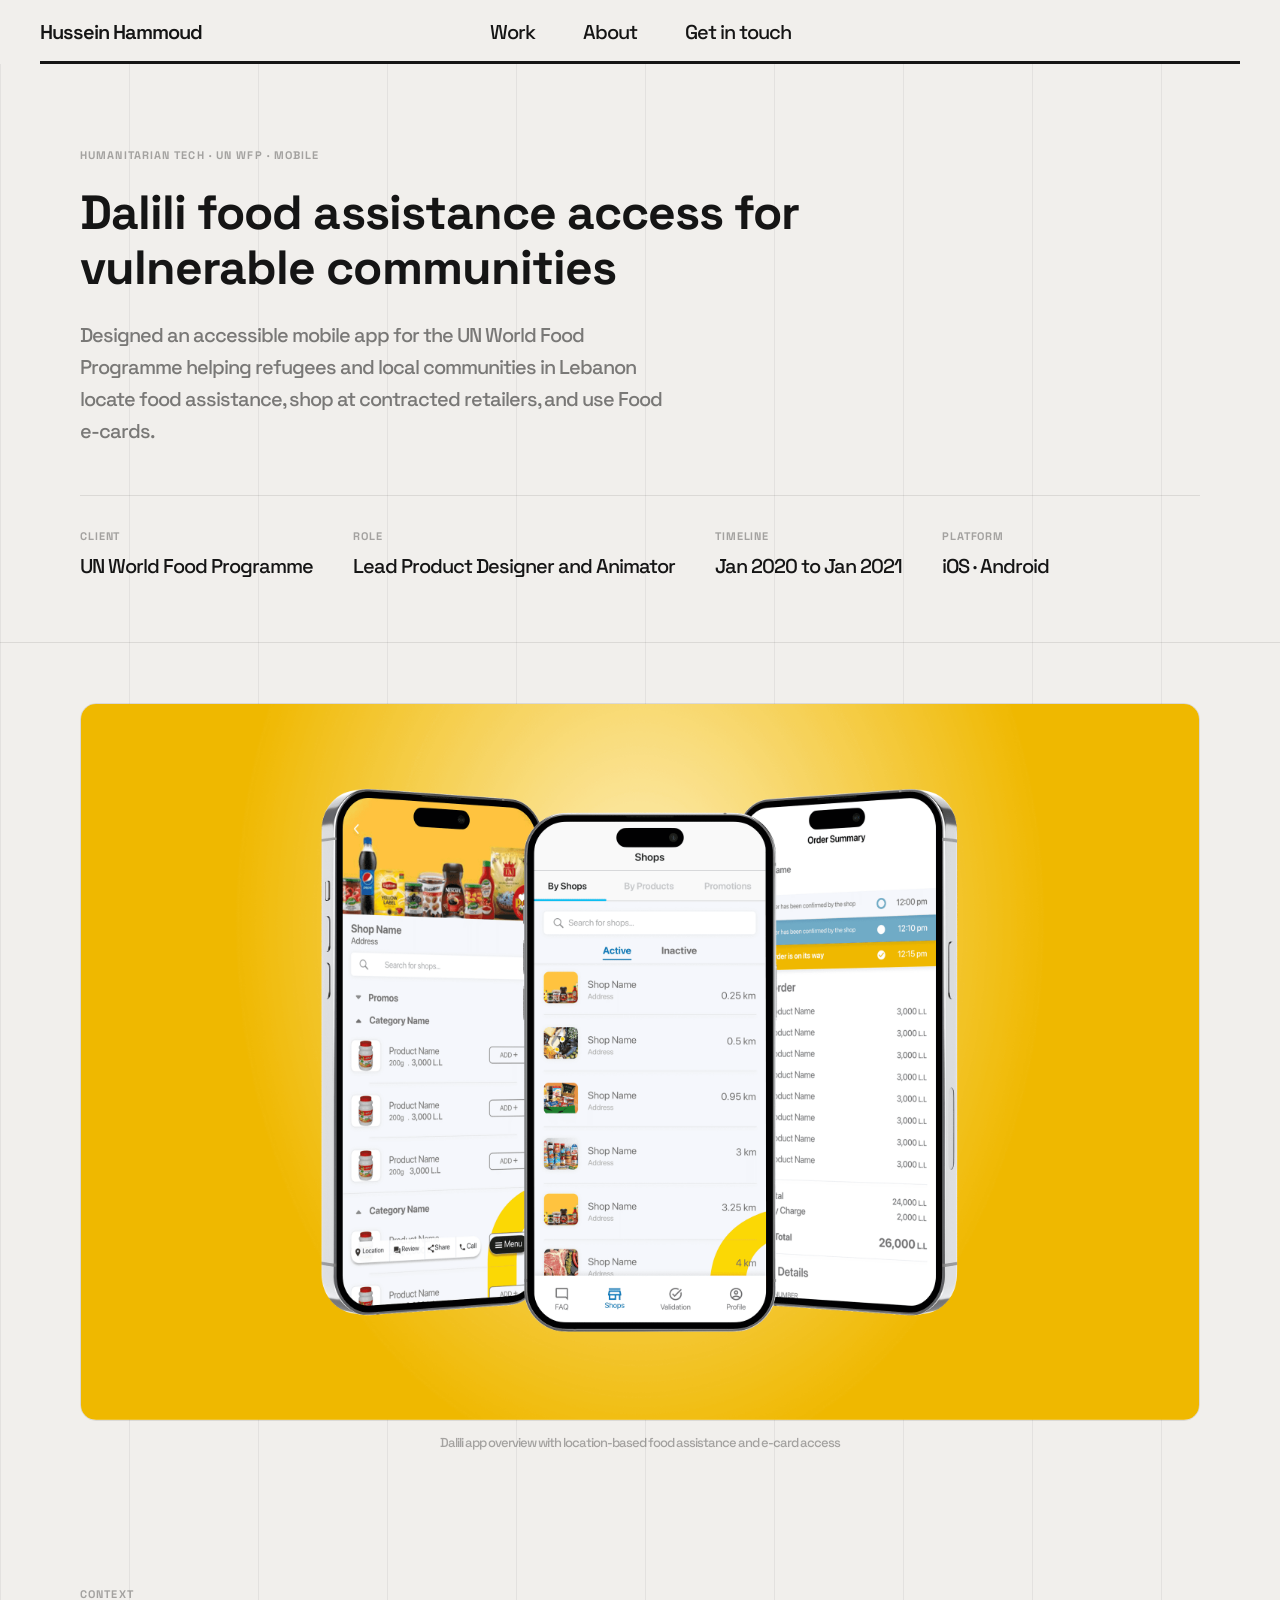
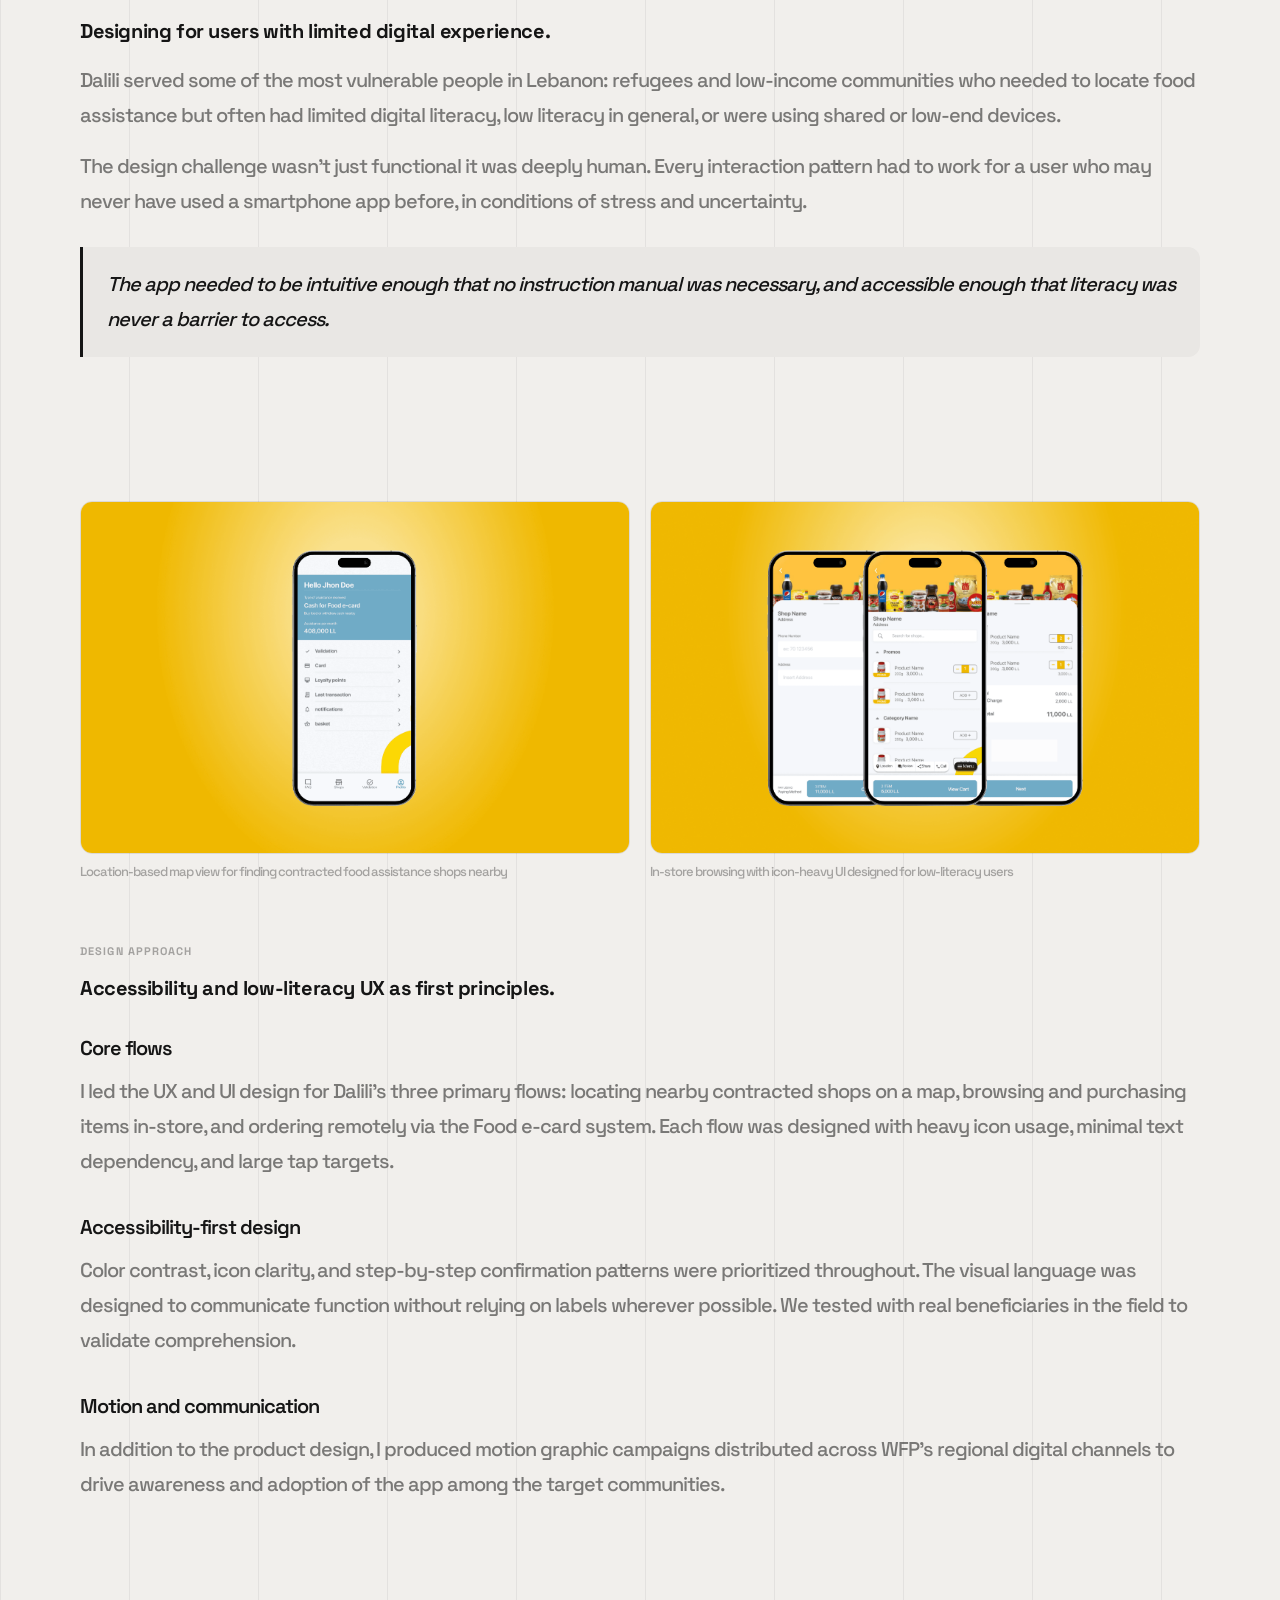
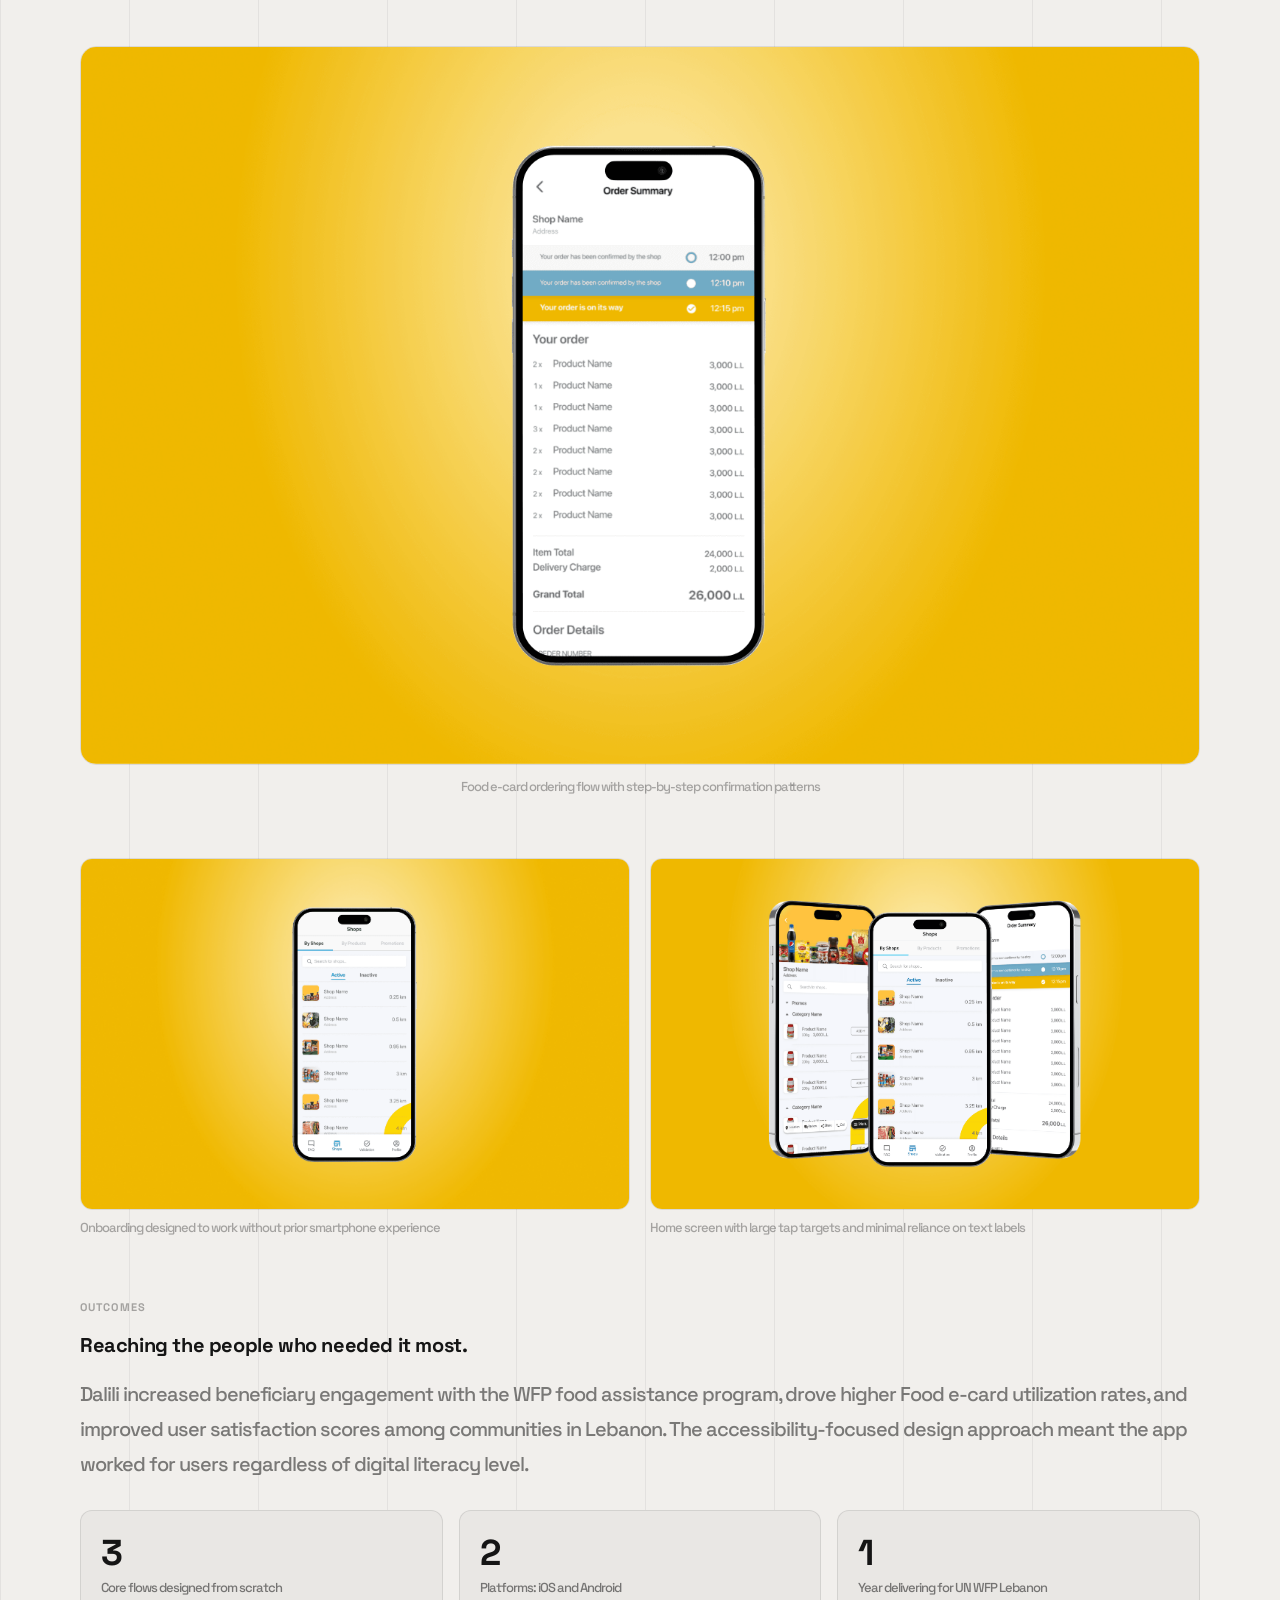
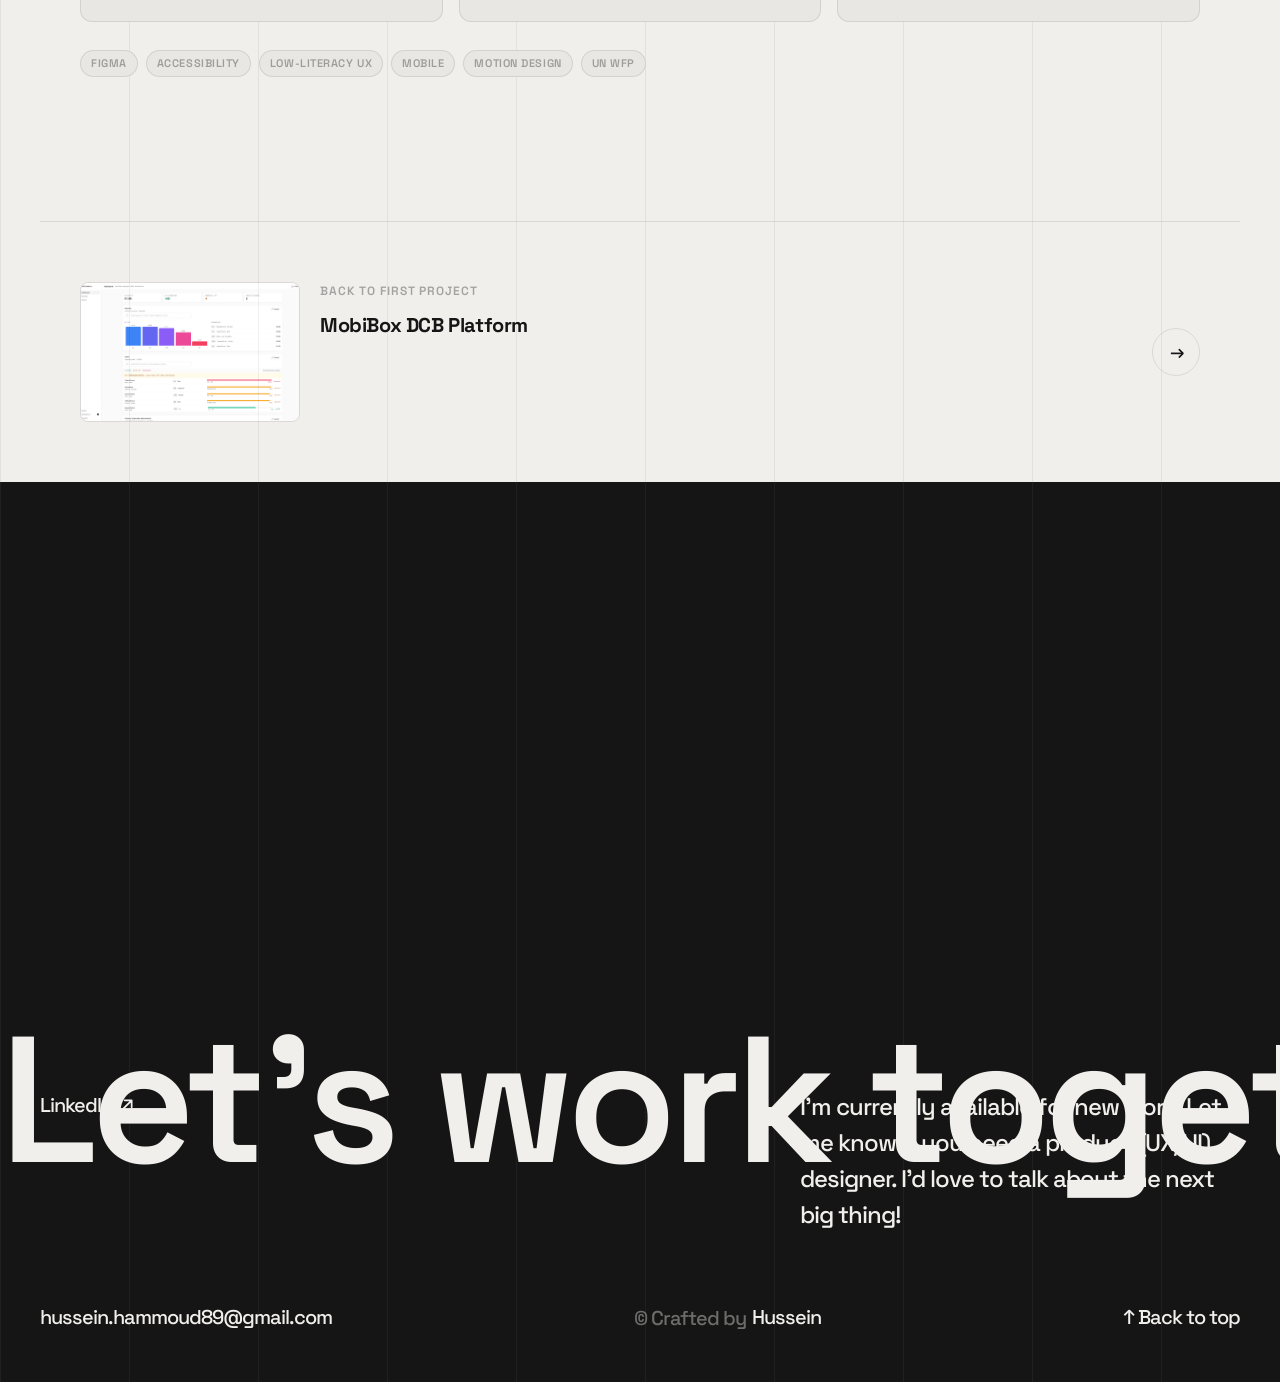
==== commit 1446dc8f: "Fix footer layout: align top row to flex-start, remove duplicate mobile paragraphs Co-Authored-By: C" ====
--- a/dalili.html
+++ b/dalili.html
@@ -186,6 +186,8 @@
         </div>
       </div>
       <div class="footer-bottom">
+        <p class="footer-info-mobile">I'm currently available for new work, let me know if you need a product (UX/UI) designer. I'd love to talk about the next big thing!</p>
+        
         <a href="https://linkedin.com/in/hussein-hammoud-2148b686/" target="_blank" class="footer-linkedin footer-linkedin-mobile">LinkedIn <span class="footer-linkedin-arrow"><svg viewBox="0 0 12 12" fill="none" xmlns="http://www.w3.org/2000/svg"><path d="M2 10L10 2M10 2H4M10 2V8" stroke="currentColor" stroke-width="1.5" stroke-linecap="round" stroke-linejoin="round"/></svg></span></a>
         <a href="mailto:hussein.hammoud89@gmail.com" class="footer-email">hussein.hammoud89@gmail.com</a>
         <div class="footer-copy-row"><span>© Crafted by</span><a href="index.html">Hussein</a></div>
--- a/css/styles.css
+++ b/css/styles.css
@@ -782,7 +782,7 @@
 
 .footer-top {
   display: flex;
-  align-items: flex-end;
+  align-items: flex-start;
   justify-content: space-between;
   padding-bottom: 40px;
   gap: 40px;
@@ -865,6 +865,7 @@
 }
 
 .footer-linkedin-mobile { display: none; }
+.footer-info-mobile { display: none; }
 
 /* Footer link underlines: static faint line, animates bright left-to-right on hover */
 .footer-linkedin::after,
@@ -1473,6 +1474,14 @@
   .footer-top { padding-bottom: 0; }
   .footer-info p { font-size: 18px; }
   .footer-top .footer-linkedin { display: none; }
+  .footer-top .footer-info { display: none; }
+  .footer-info-mobile {
+    display: block;
+    font-size: 18px;
+    font-weight: 500;
+    color: #f1efec;
+    line-height: 1.5;
+  }
   .footer-bottom {
     flex-direction: column;
     align-items: flex-start;
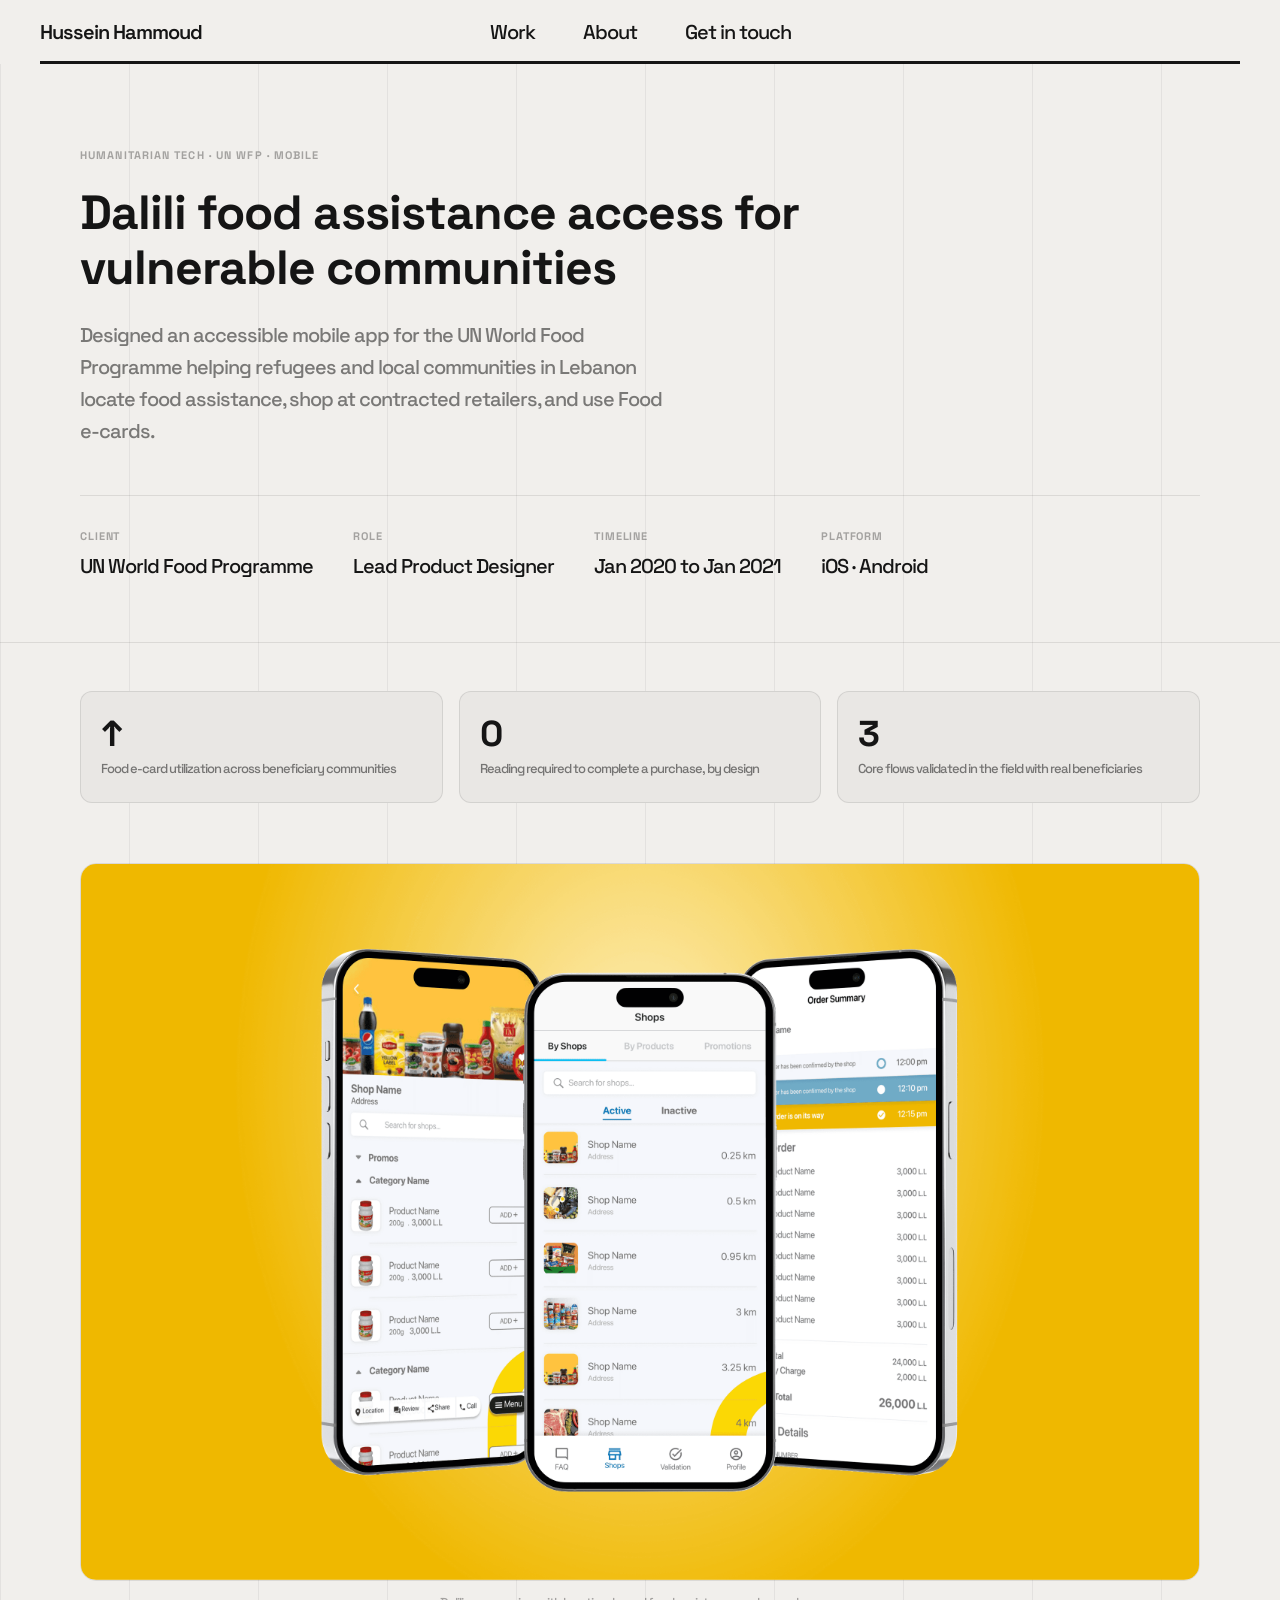
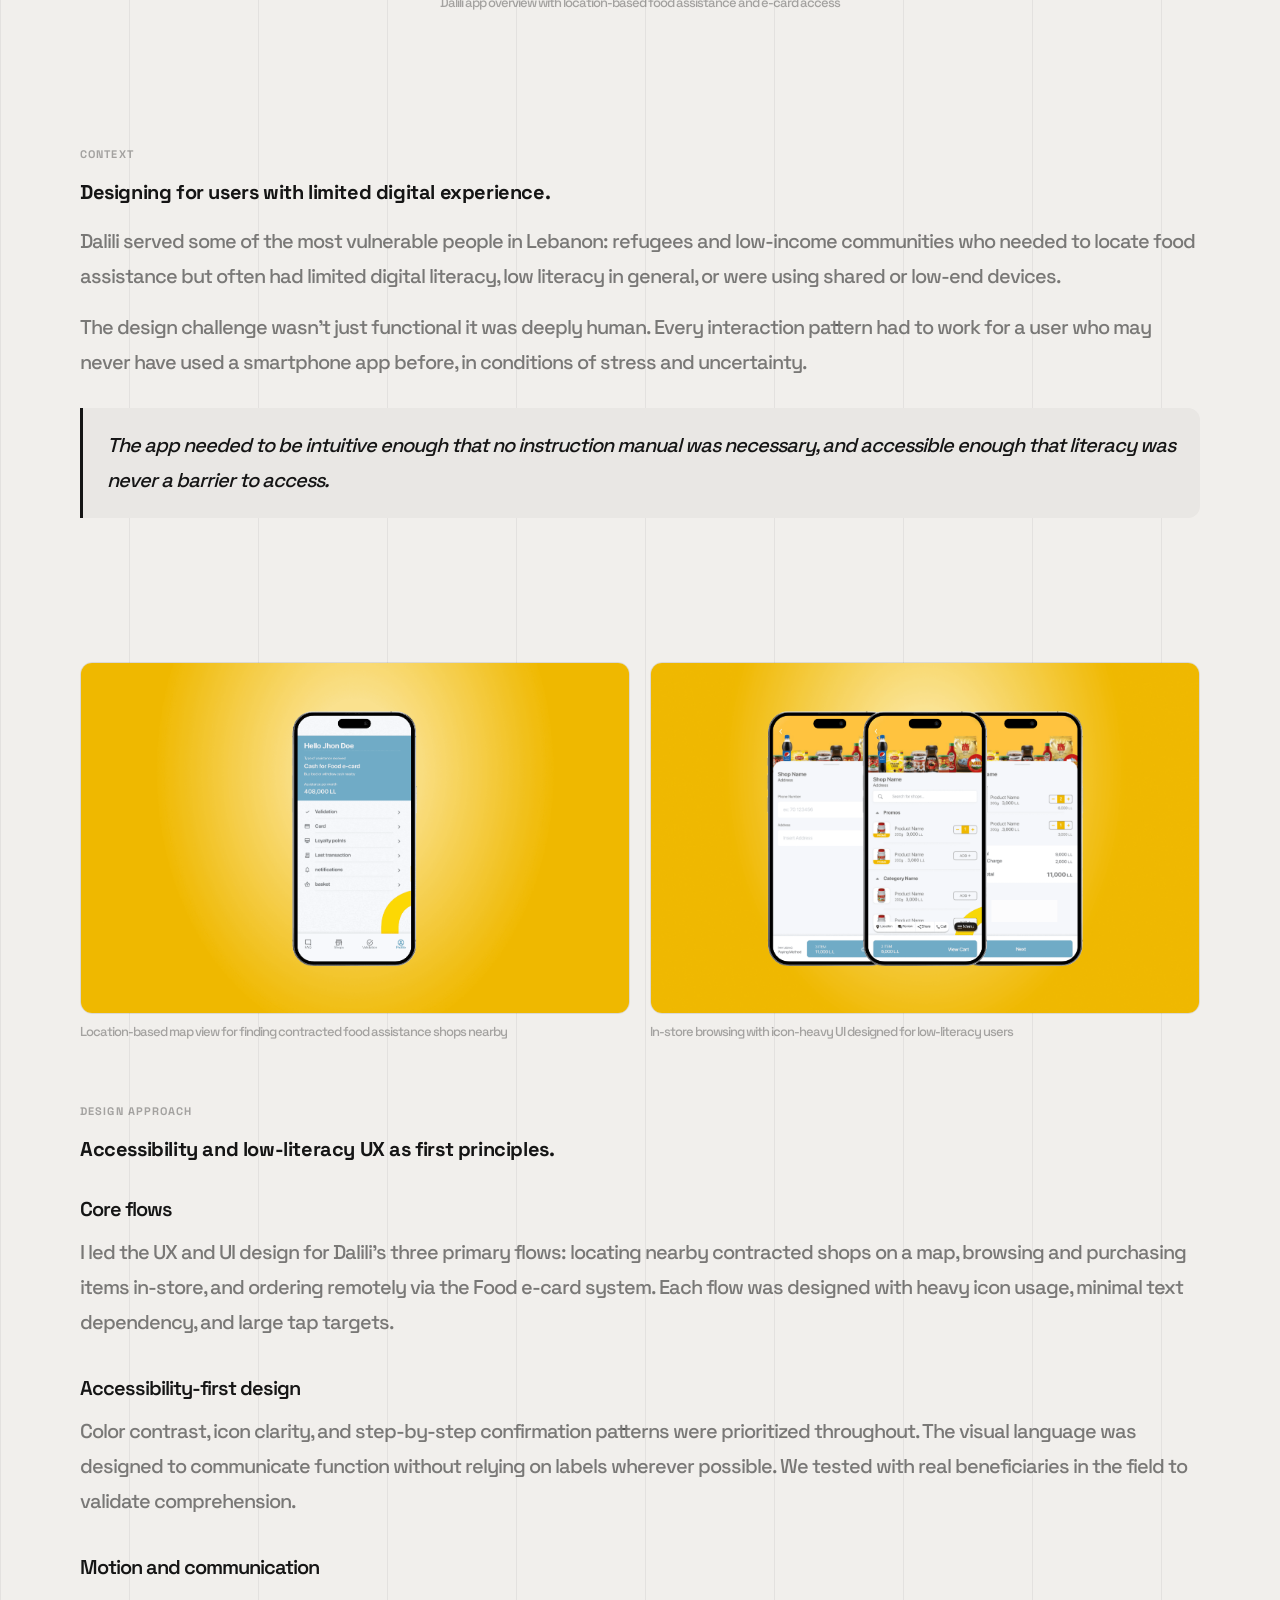
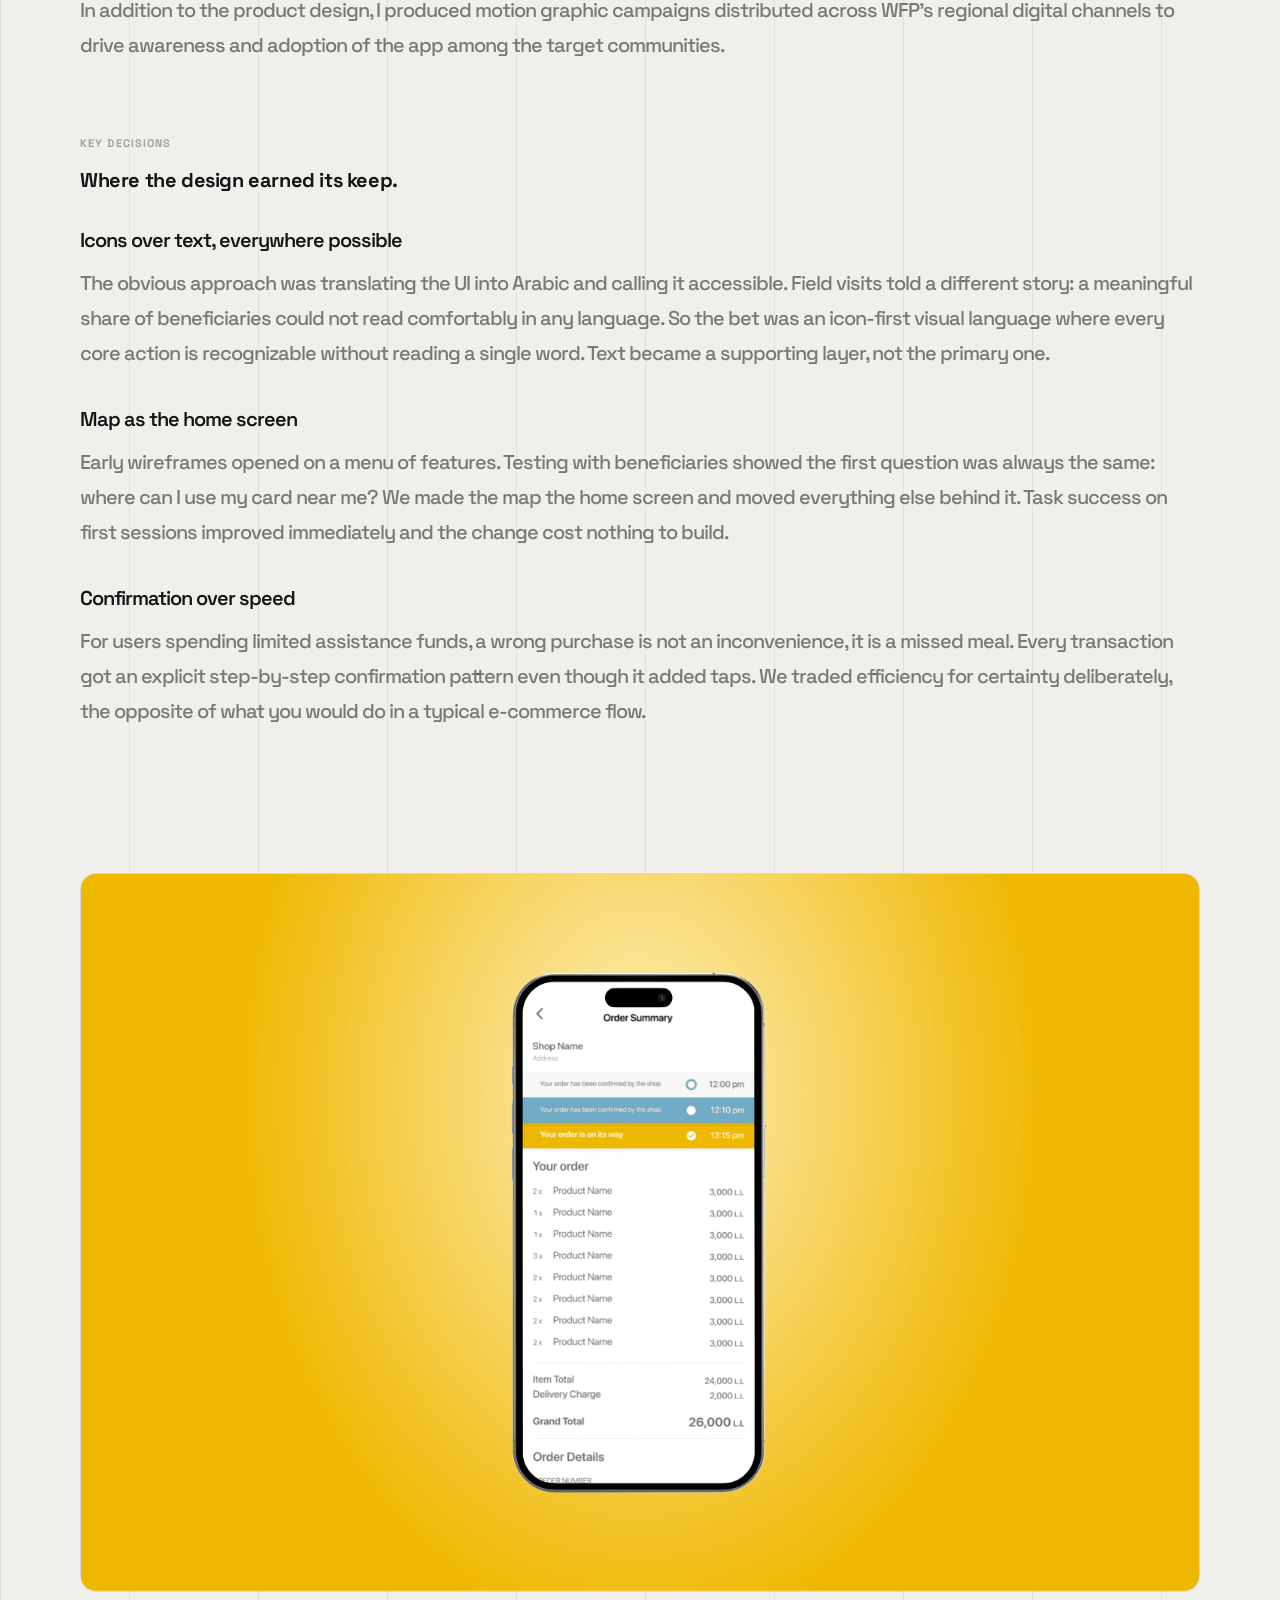
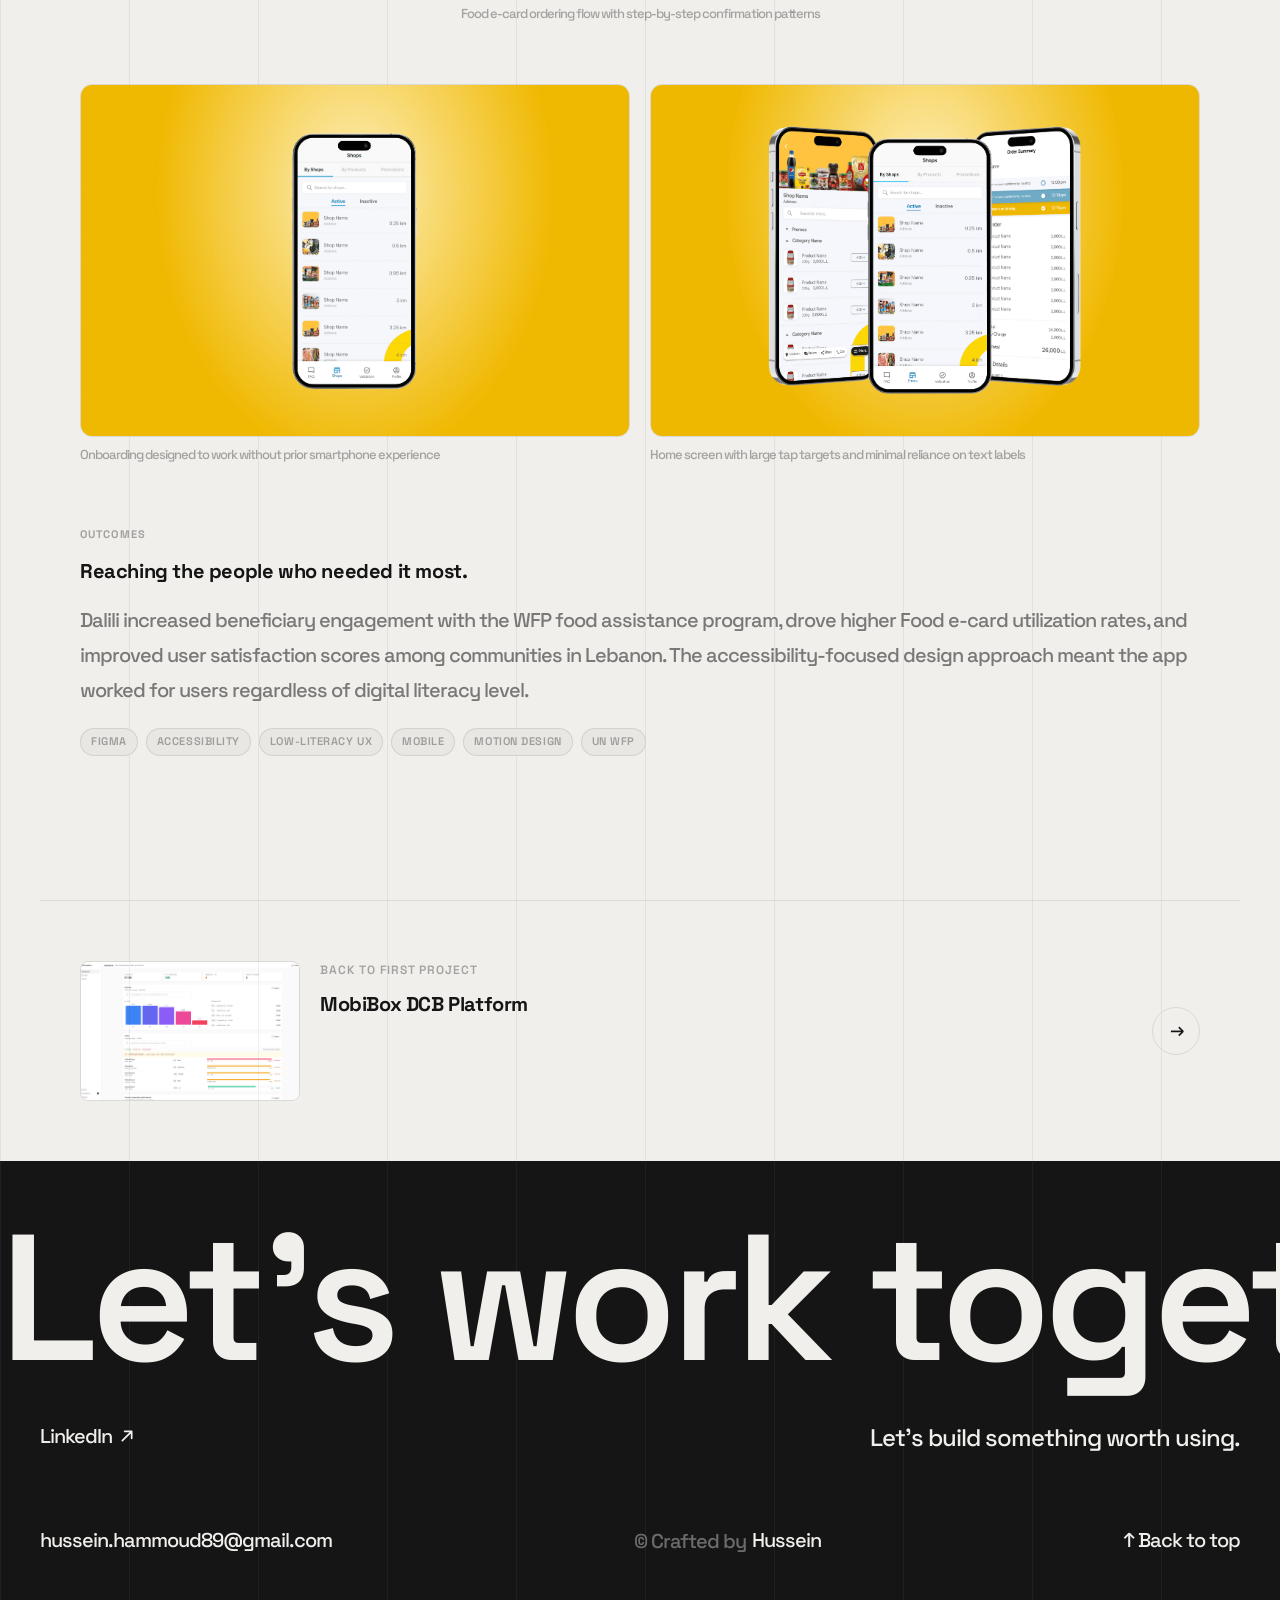
==== commit 5f144f41: "Strengthen case studies: key decisions, impact stats up top, nav resume link, project highlights" ====
--- a/dalili.html
+++ b/dalili.html
@@ -36,7 +36,7 @@
           </div>
           <div class="cs-meta-item">
             <div class="cs-meta-label">Role</div>
-            <div class="cs-meta-value">Lead Product Designer and Animator</div>
+            <div class="cs-meta-value">Lead Product Designer</div>
           </div>
           <div class="cs-meta-item">
             <div class="cs-meta-label">Timeline</div>
@@ -46,6 +46,24 @@
             <div class="cs-meta-label">Platform</div>
             <div class="cs-meta-value">iOS · Android</div>
           </div>
+        </div>
+      </div>
+    </div>
+
+    <!-- IMPACT AT A GLANCE -->
+    <div class="cs-stats-top">
+      <div class="cs-stats">
+        <div class="cs-stat">
+          <div class="cs-stat-value">↑</div>
+          <div class="cs-stat-label">Food e-card utilization across beneficiary communities</div>
+        </div>
+        <div class="cs-stat">
+          <div class="cs-stat-value">0</div>
+          <div class="cs-stat-label">Reading required to complete a purchase, by design</div>
+        </div>
+        <div class="cs-stat">
+          <div class="cs-stat-value">3</div>
+          <div class="cs-stat-label">Core flows validated in the field with real beneficiaries</div>
         </div>
       </div>
     </div>
@@ -96,6 +114,20 @@
         <h3>Motion and communication</h3>
         <p>In addition to the product design, I produced motion graphic campaigns distributed across WFP's regional digital channels to drive awareness and adoption of the app among the target communities.</p>
       </div>
+
+      <div class="cs-section">
+        <div class="cs-section-label">Key Decisions</div>
+        <h2>Where the design earned its keep.</h2>
+
+        <h3>Icons over text, everywhere possible</h3>
+        <p>The obvious approach was translating the UI into Arabic and calling it accessible. Field visits told a different story: a meaningful share of beneficiaries could not read comfortably in any language. So the bet was an icon-first visual language where every core action is recognizable without reading a single word. Text became a supporting layer, not the primary one.</p>
+
+        <h3>Map as the home screen</h3>
+        <p>Early wireframes opened on a menu of features. Testing with beneficiaries showed the first question was always the same: where can I use my card near me? We made the map the home screen and moved everything else behind it. Task success on first sessions improved immediately and the change cost nothing to build.</p>
+
+        <h3>Confirmation over speed</h3>
+        <p>For users spending limited assistance funds, a wrong purchase is not an inconvenience, it is a missed meal. Every transaction got an explicit step-by-step confirmation pattern even though it added taps. We traded efficiency for certainty deliberately, the opposite of what you would do in a typical e-commerce flow.</p>
+      </div>
     </div>
 
     <!-- FULL WIDTH -->
@@ -122,21 +154,6 @@
         <div class="cs-section-label">Outcomes</div>
         <h2>Reaching the people who needed it most.</h2>
         <p>Dalili increased beneficiary engagement with the WFP food assistance program, drove higher Food e-card utilization rates, and improved user satisfaction scores among communities in Lebanon. The accessibility-focused design approach meant the app worked for users regardless of digital literacy level.</p>
-
-        <div class="cs-stats">
-          <div class="cs-stat">
-            <div class="cs-stat-value">3</div>
-            <div class="cs-stat-label">Core flows designed from scratch</div>
-          </div>
-          <div class="cs-stat">
-            <div class="cs-stat-value">2</div>
-            <div class="cs-stat-label">Platforms: iOS and Android</div>
-          </div>
-          <div class="cs-stat">
-            <div class="cs-stat-value">1</div>
-            <div class="cs-stat-label">Year delivering for UN WFP Lebanon</div>
-          </div>
-        </div>
 
         <div class="cs-tags">
           <span class="tag">Figma</span>
@@ -182,11 +199,11 @@
       <div class="footer-top">
         <a href="https://linkedin.com/in/hussein-hammoud-2148b686/" target="_blank" class="footer-linkedin">LinkedIn <span class="footer-linkedin-arrow"><svg viewBox="0 0 12 12" fill="none" xmlns="http://www.w3.org/2000/svg"><path d="M2 10L10 2M10 2H4M10 2V8" stroke="currentColor" stroke-width="1.5" stroke-linecap="round" stroke-linejoin="round"/></svg></span></a>
         <div class="footer-info">
-          <p>I'm currently available for new work. Let me know if you need a product (UX/UI) designer. I'd love to talk about the next big thing!</p>
+          <p>Let's build something worth using.</p>
         </div>
       </div>
       <div class="footer-bottom">
-        <p class="footer-info-mobile">I'm currently available for new work, let me know if you need a product (UX/UI) designer. I'd love to talk about the next big thing!</p>
+        <p class="footer-info-mobile">Let's build something worth using.</p>
         
         <a href="https://linkedin.com/in/hussein-hammoud-2148b686/" target="_blank" class="footer-linkedin footer-linkedin-mobile">LinkedIn <span class="footer-linkedin-arrow"><svg viewBox="0 0 12 12" fill="none" xmlns="http://www.w3.org/2000/svg"><path d="M2 10L10 2M10 2H4M10 2V8" stroke="currentColor" stroke-width="1.5" stroke-linecap="round" stroke-linejoin="round"/></svg></span></a>
         <a href="mailto:hussein.hammoud89@gmail.com" class="footer-email">hussein.hammoud89@gmail.com</a>
--- a/css/styles.css
+++ b/css/styles.css
@@ -244,6 +244,36 @@
 
 .nav-dot { margin: 0 3px; }
 
+.nav-resume {
+  display: inline-flex;
+  align-items: center;
+  gap: 8px;
+  justify-self: end;
+  width: fit-content;
+}
+
+.nav-resume::after {
+  content: '';
+  position: absolute;
+  bottom: -2px;
+  left: 0;
+  width: 100%;
+  height: 2px;
+  background: var(--dark);
+  transform-origin: right;
+  transform: scaleX(0);
+  transition: transform 0.3s ease;
+}
+
+.nav-resume { position: relative; }
+
+.nav-resume:hover::after {
+  transform-origin: left;
+  transform: scaleX(1);
+}
+
+.nav-resume-li { display: none; }
+
 /* ── LAYOUT ── */
 .page-wrap {
   padding-top: var(--nav-h);
@@ -264,7 +294,7 @@
   width: 92%;
   display: flex;
   flex-direction: column;
-  gap: 24px;
+  gap: 0;
 }
 
 /* Row 1: star + "I'm Hussein" — centered */
@@ -282,8 +312,8 @@
 }
 
 .hero-star {
-  width: 160px;
-  height: 160px;
+  width: 120px;
+  height: 120px;
   display: flex;
   align-items: center;
   justify-content: center;
@@ -294,6 +324,9 @@
   font-weight: 700;
 }
 
+.hero-star-svg { display: block; }
+.hero-star-text { display: none; }
+
 /* Row 2: bio + "A designer" side by side, centered as a unit */
 .hero-row2 {
   display: flex;
@@ -301,6 +334,9 @@
   justify-content: center;
   animation: hero-spring 1s ease both 0.4s;
 }
+
+.hero-bio-mobile { display: none; }
+.hero-bio-tablet { display: none; }
 
 .hero-bio {
   width: 26%;
@@ -327,7 +363,7 @@
 .hero-line2,
 .hero-line3 {
   font-family: 'Space Grotesk', sans-serif;
-  font-size: 160px;
+  font-size: clamp(80px, 9.5vw, 160px);
   line-height: 1;
   margin: 0;
   white-space: nowrap;
@@ -638,6 +674,7 @@
   gap: 1px;
   background: var(--border);
   border: 1px solid var(--border);
+  border-radius: var(--radius-lg);
   overflow: hidden;
 }
 
@@ -774,10 +811,17 @@
 
 .footer-body {
   padding: 0 40px 48px;
-  position: absolute;
-  bottom: 0;
-  left: 0;
-  right: 0;
+  position: relative;
+  z-index: 2;
+}
+
+@media (min-width: 1440px) {
+  .footer-body {
+    position: absolute;
+    bottom: 0;
+    left: 0;
+    right: 0;
+  }
 }
 
 .footer-top {
@@ -1065,6 +1109,14 @@
   margin: 28px 0;
 }
 
+.cs-stats-top {
+  max-width: 1200px;
+  margin: 0 auto;
+  padding: 48px 40px 0;
+}
+
+.cs-stats-top .cs-stats { margin: 0; }
+
 .cs-stat {
   background: var(--bg-card);
   border: 1px solid var(--border);
@@ -1278,21 +1330,43 @@
 }
 
 /* ── RESPONSIVE ── */
+
 @media (max-width: 1024px) {
   .fw-item { height: auto; flex-direction: column; align-items: flex-start; gap: 32px; }
   .fw-item-details { width: 100%; padding: 0; }
-  .fw-item-img { width: 100%; height: 400px; border-radius: 16px; }
+  .fw-item-img { width: 100%; height: auto; aspect-ratio: unset; border-radius: 16px; }
+  .fw-item-img img { width: 100% !important; height: auto !important; object-fit: unset !important; }
   .about-grid { grid-template-columns: 1fr; }
   .about-photo { min-height: 340px; }
   .services-layout { grid-template-columns: 1fr; gap: 32px; }
 }
 
+@media (max-width: 1439px) {
+  .hero { padding: 60px 0; }
+  .hero-inner { gap: clamp(4px, 1vw, 12px); }
+  .site-footer { min-height: auto; justify-content: flex-start; }
+  .footer-marquee { position: relative; z-index: 1; }
+  .hero-line1, .hero-line2, .hero-line3 { font-size: clamp(48px, 11vw, 100px); letter-spacing: -3px; white-space: nowrap; }
+  .hero-bio { display: none; }
+  .hero-row1 { justify-content: center; }
+  .hero-row2 { flex-direction: column; gap: 0; align-items: center; justify-content: center; text-align: center; }
+  .hero-line2 { text-align: center; }
+  .hero-row3 { justify-content: center; }
+  .hero-star { width: clamp(40px, 8vw, 80px); height: clamp(40px, 8vw, 80px); }
+  .hero-star-svg { width: clamp(40px, 8vw, 80px) !important; height: clamp(40px, 8vw, 80px) !important; }
+}
+
+@media (min-width: 900px) and (max-width: 1439px) {
+  .hero-bio-tablet { display: block; font-size: 20px; text-align: center; padding-top: 40px; line-height: 1.5; }
+  .hero-bio-mobile { display: none !important; }
+}
+
+@media (min-width: 481px) and (max-width: 899px) {
+  .hero-bio-mobile { display: block; font-size: 18px; text-align: center; padding-top: 40px; line-height: 1.5; }
+}
+
 @media (max-width: 900px) {
   .hero { height: auto; min-height: 80vh; padding: 60px 0; }
-  .hero-inner { gap: 48px; }
-  .hero-line1, .hero-line2, .hero-line3 { font-size: clamp(56px, 14vw, 120px); letter-spacing: -3px; white-space: normal; }
-  .hero-bio { font-size: 18px; flex: none; max-width: 100%; }
-  .hero-row2 { flex-direction: column; gap: 24px; }
   .hero-star { width: 72px; height: 72px; font-size: 52px; }
   .services-right { grid-template-columns: 1fr; }
   .exp-row { grid-template-columns: 1fr auto; }
@@ -1302,6 +1376,7 @@
 @media (max-width: 768px) {
   .nav { padding: 0 20px; grid-template-columns: 1fr auto; }
   .nav-meta { display: none; }
+  .nav-resume-li { display: block; }
   .container { padding: 40px 20px; }
   .hero { padding: 40px 20px 60px; }
   .hero-line1, .hero-line2, .hero-line3 { font-size: clamp(48px, 14vw, 80px); }
@@ -1370,6 +1445,7 @@
   .nav-logo { grid-area: logo; font-size: 16px; }
   .nav-meta { display: none !important; }
   .nav-toggle { grid-area: toggle; display: flex; }
+  .nav-resume-li { display: block; }
   .nav-links {
     display: none;
     position: absolute;
@@ -1392,18 +1468,22 @@
 
   /* HERO */
   .hero { padding: 20px 0 40px; min-height: auto; }
-  .hero-inner { gap: 20px; width: 100%; padding: 0 16px; }
-  .hero-row1 { justify-content: flex-start; }
+  .hero-inner { width: 100%; padding: 0 16px; align-items: center; }
+  .hero-row1 { justify-content: center; }
   .hero-row1-content { gap: 12px; }
   .hero-star { width: 48px; height: 48px; font-size: 36px; }
+  .hero-star-text { display: none !important; }
+  .hero-star-svg { display: block !important; width: 48px !important; height: 48px !important; }
   .hero-line1, .hero-line2, .hero-line3 {
     font-size: clamp(40px, 13vw, 64px);
     letter-spacing: -2px;
     white-space: normal;
   }
-  .hero-bio { font-size: 16px; width: 100%; padding-right: 0; }
-  .hero-row2 { flex-direction: column; gap: 12px; align-items: flex-start; }
-  .hero-row3 { justify-content: flex-start; }
+  .hero-bio { font-size: 16px; width: 100%; padding-right: 0; text-align: center; display: none; }
+  .hero-bio-mobile { display: block; font-size: 16px; text-align: center; padding-top: 16px; line-height: 1.5; }
+  .hero-row2 { flex-direction: column; gap: 12px; align-items: center; justify-content: center; text-align: center; }
+  .hero-line2 { text-align: center; }
+  .hero-row3 { justify-content: center; }
 
   /* SECTION HEADERS */
   .fw-header { padding: 14px 16px; }
@@ -1421,7 +1501,8 @@
   .fw-item-name { font-size: 32px; }
   .fw-item-desc { font-size: 16px; }
   .fw-item-tag { font-size: 14px; }
-  .fw-item-img { width: 100%; height: auto; aspect-ratio: 16/10; }
+  .fw-item-img { width: 100%; height: auto; aspect-ratio: unset; }
+  .fw-item-img img { width: 100% !important; height: auto !important; object-fit: unset !important; }
 
   /* ABOUT */
   .about-grid { width: 100%; }
@@ -1462,6 +1543,7 @@
   /* STATS */
   .cs-stats { grid-template-columns: 1fr; gap: 12px; }
   .cs-stat-value { font-size: 28px; }
+  .cs-stats-top { padding: 32px 16px 0; }
 
   /* NEXT PROJECT */
   .cs-next { padding: 32px 16px; gap: 20px; }
@@ -1470,8 +1552,12 @@
   .cs-next h3 { font-size: 18px; }
 
   /* FOOTER */
-  .footer-body { padding: 0 16px 32px; display: flex; flex-direction: column; gap: 0; }
-  .footer-top { padding-bottom: 0; }
+  .site-footer { min-height: auto; justify-content: flex-start; }
+  .footer-marquee { position: relative; z-index: 1; }
+  .footer-body { padding: 0 16px 32px; position: relative; bottom: auto; z-index: 2; }
+  .footer-top { display: flex; flex-direction: column; gap: 0; padding-bottom: 20px; }
+  .footer-top .footer-linkedin { display: none; }
+  .footer-info-mobile { display: none; }
   .footer-info p { font-size: 18px; }
   .footer-top .footer-linkedin { display: none; }
   .footer-top .footer-info { display: none; }
@@ -1503,8 +1589,9 @@
     position: relative;
     padding-bottom: 2px;
     white-space: nowrap;
+    margin-top: 24px;
   }
   .footer-email { font-size: 16px; }
   .footer-copy-row { font-size: 16px; }
-  .footer-back-top { font-size: 16px; }
-}
+  .footer-back-top { font-size: 16px; align-self: flex-end; }
+}
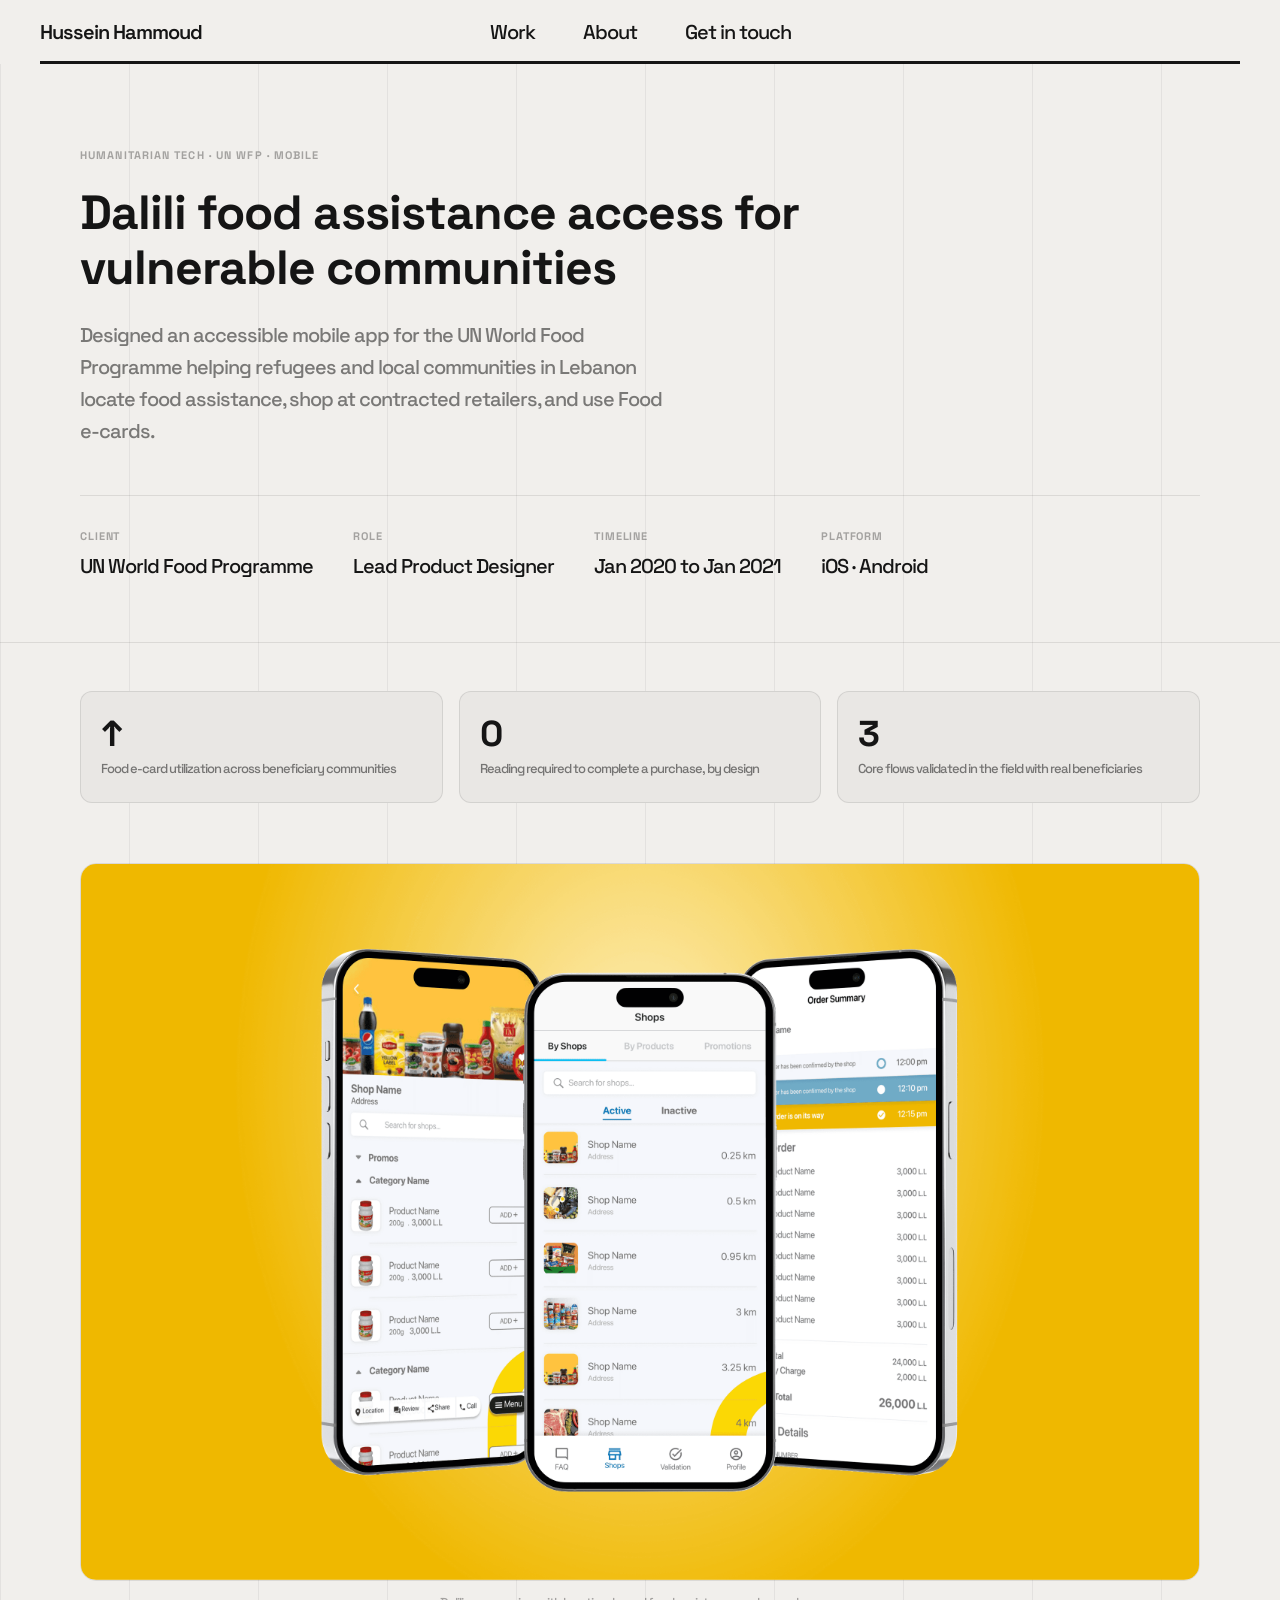
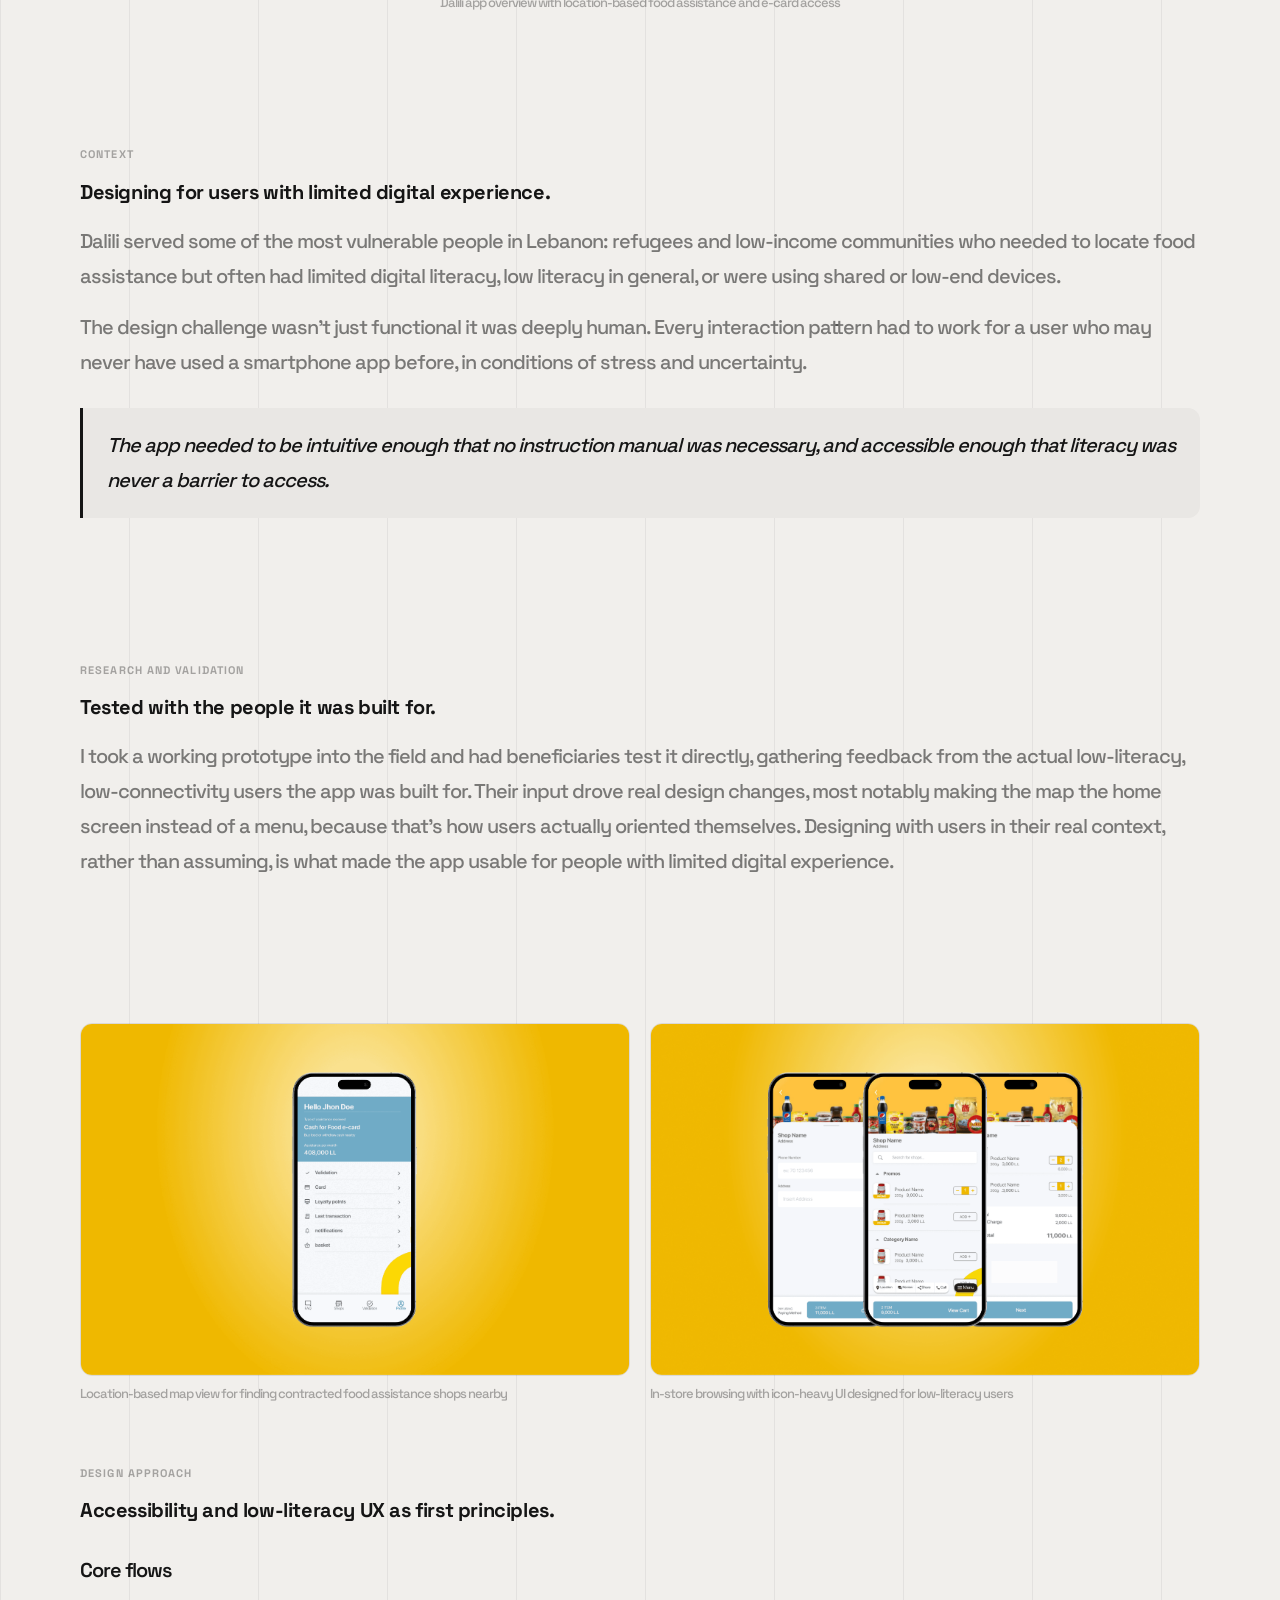
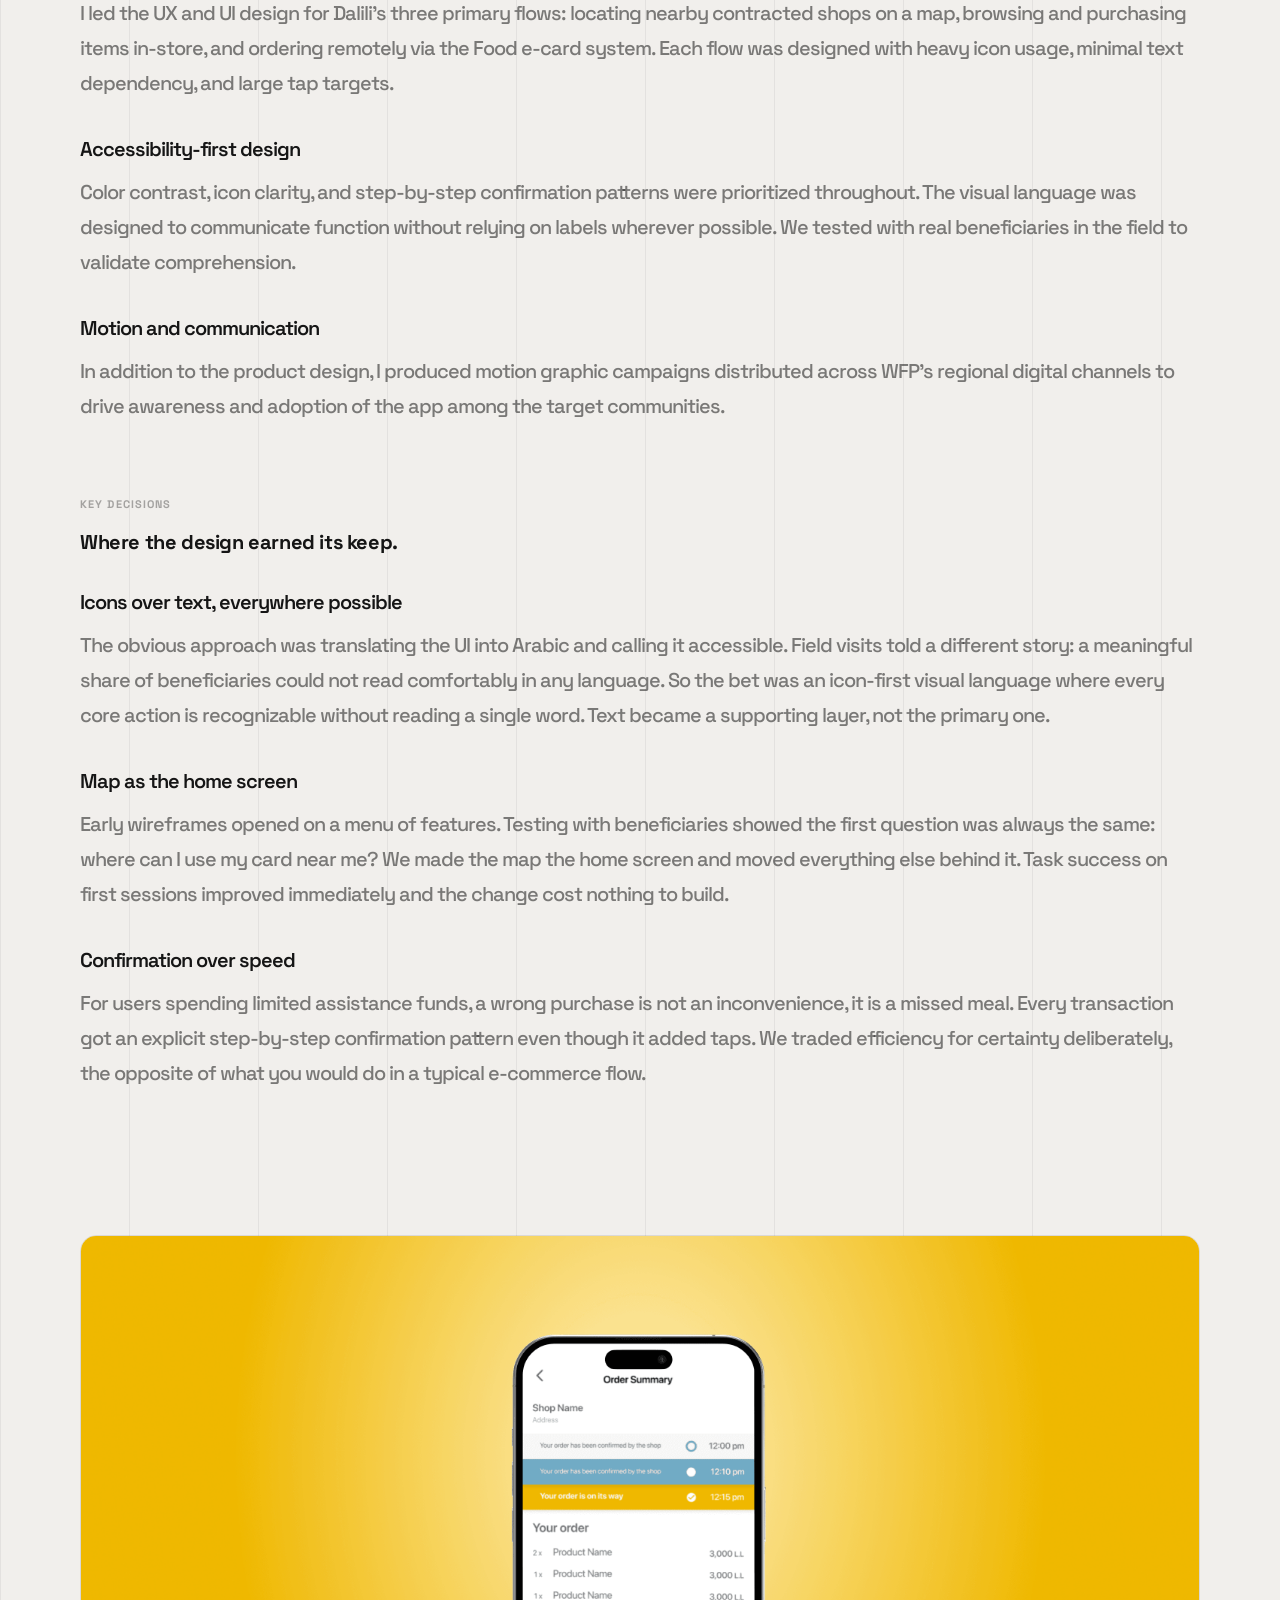
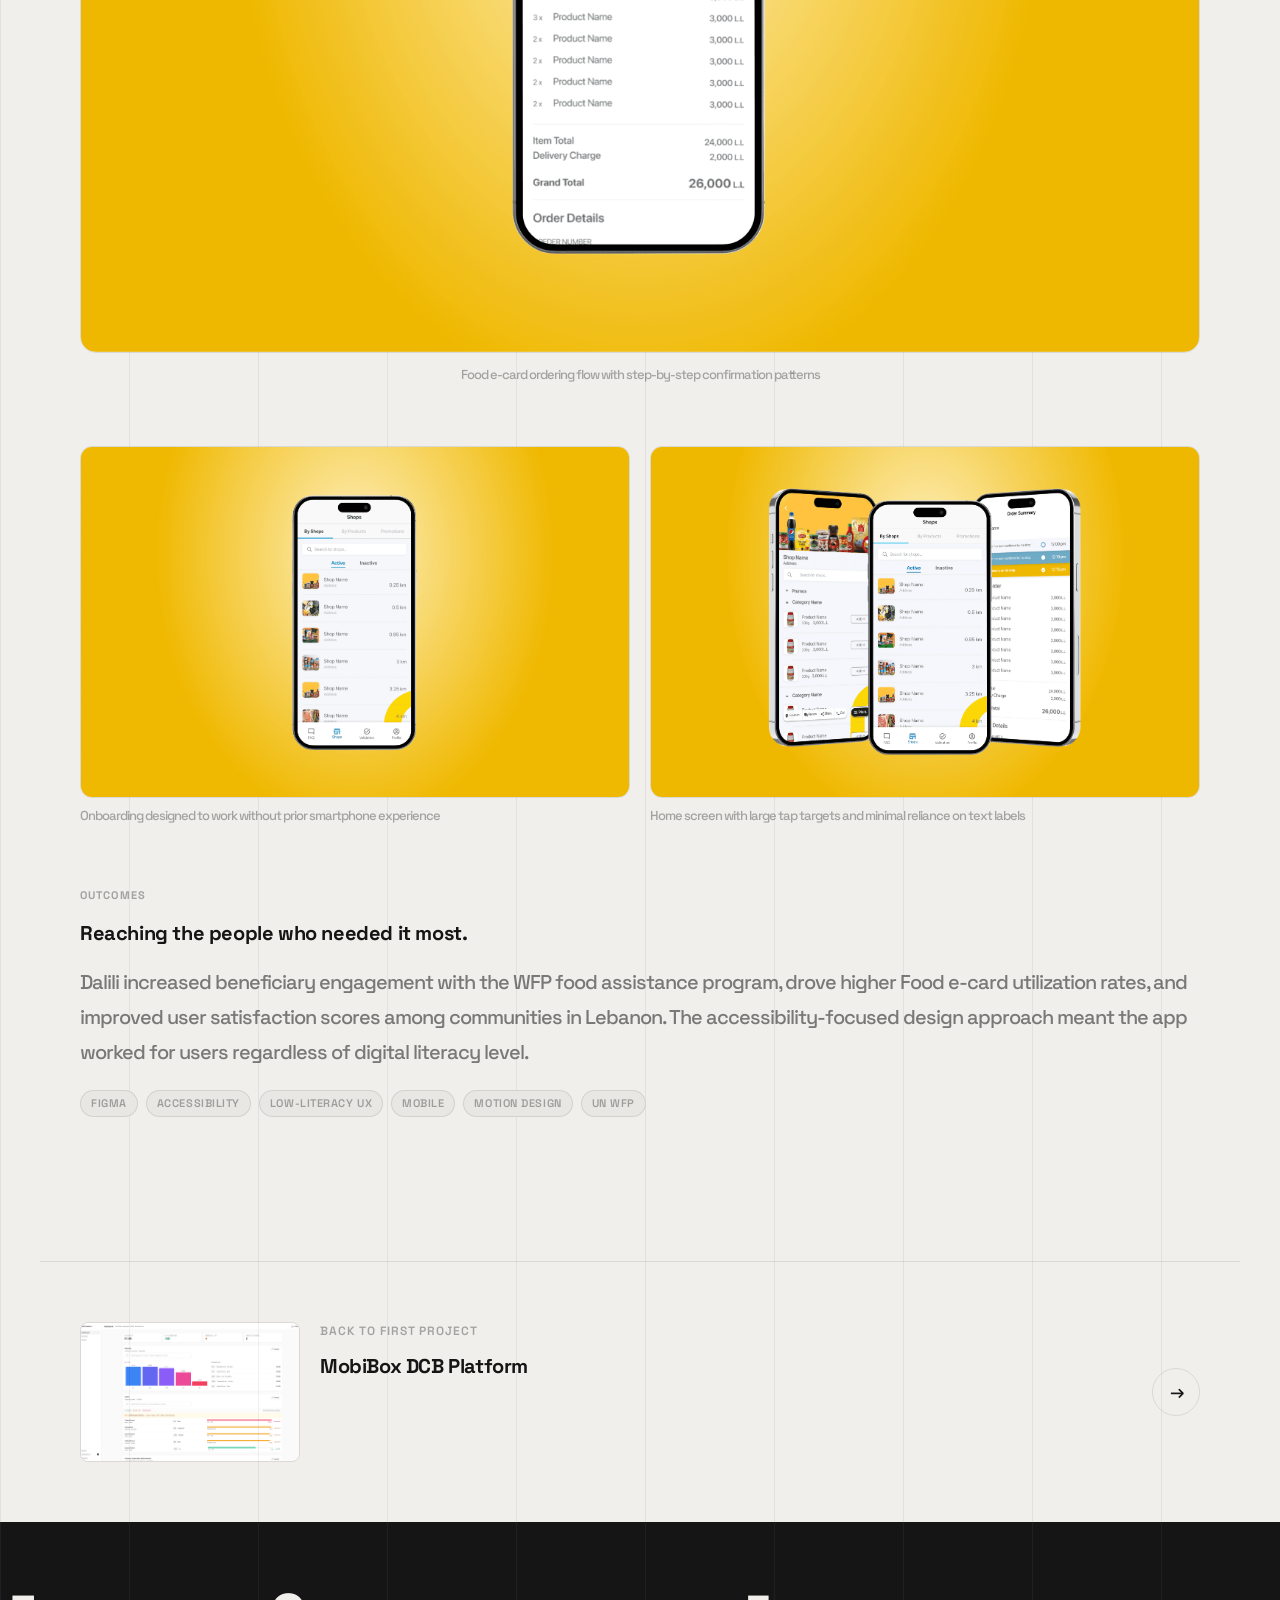
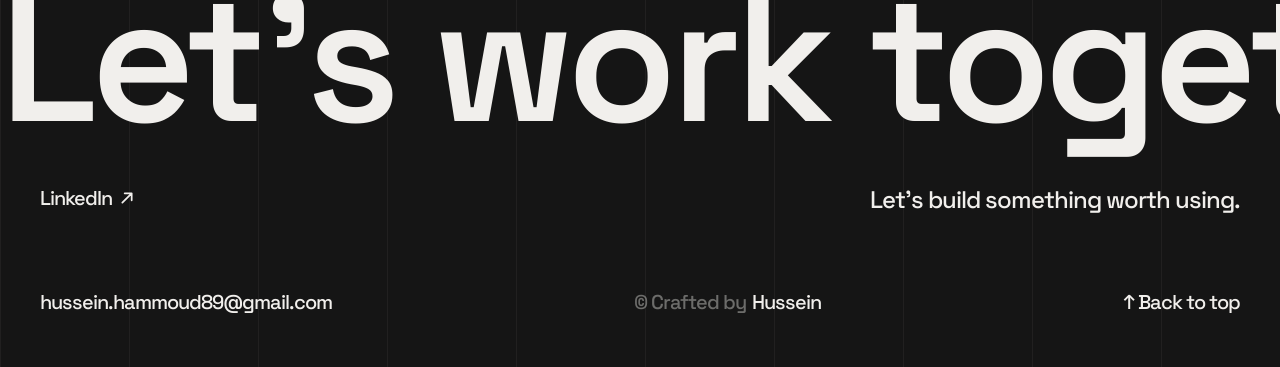
==== commit 18b90b92: "Reframe positioning to 14+ years, add Impact and Research sections to case studies" ====
--- a/dalili.html
+++ b/dalili.html
@@ -87,6 +87,15 @@
       </div>
     </div>
 
+    <!-- RESEARCH & VALIDATION -->
+    <div class="cs-body" style="padding-top: 0;">
+      <div class="cs-section">
+        <div class="cs-section-label">Research and Validation</div>
+        <h2>Tested with the people it was built for.</h2>
+        <p>I took a working prototype into the field and had beneficiaries test it directly, gathering feedback from the actual low-literacy, low-connectivity users the app was built for. Their input drove real design changes, most notably making the map the home screen instead of a menu, because that's how users actually oriented themselves. Designing with users in their real context, rather than assuming, is what made the app usable for people with limited digital experience.</p>
+      </div>
+    </div>
+
     <!-- SCREENS GRID 1 -->
     <div class="cs-img-grid" style="align-items: start;">
       <div class="cs-img-grid-item">
--- a/css/styles.css
+++ b/css/styles.css
@@ -1042,6 +1042,34 @@
 }
 
 .cs-section p:last-child { margin-bottom: 0; }
+
+.cs-impact-list {
+  list-style: none;
+  padding: 0;
+  margin: 0;
+  display: flex;
+  flex-direction: column;
+  gap: 16px;
+}
+
+.cs-impact-list li {
+  font-size: 20px;
+  color: var(--text-secondary);
+  line-height: 1.75;
+  padding-left: 28px;
+  position: relative;
+}
+
+.cs-impact-list li::before {
+  content: '';
+  position: absolute;
+  left: 0;
+  top: 13px;
+  width: 8px;
+  height: 8px;
+  border-radius: 50%;
+  background: var(--text-primary);
+}
 
 .cs-callout {
   background: var(--bg-card);
